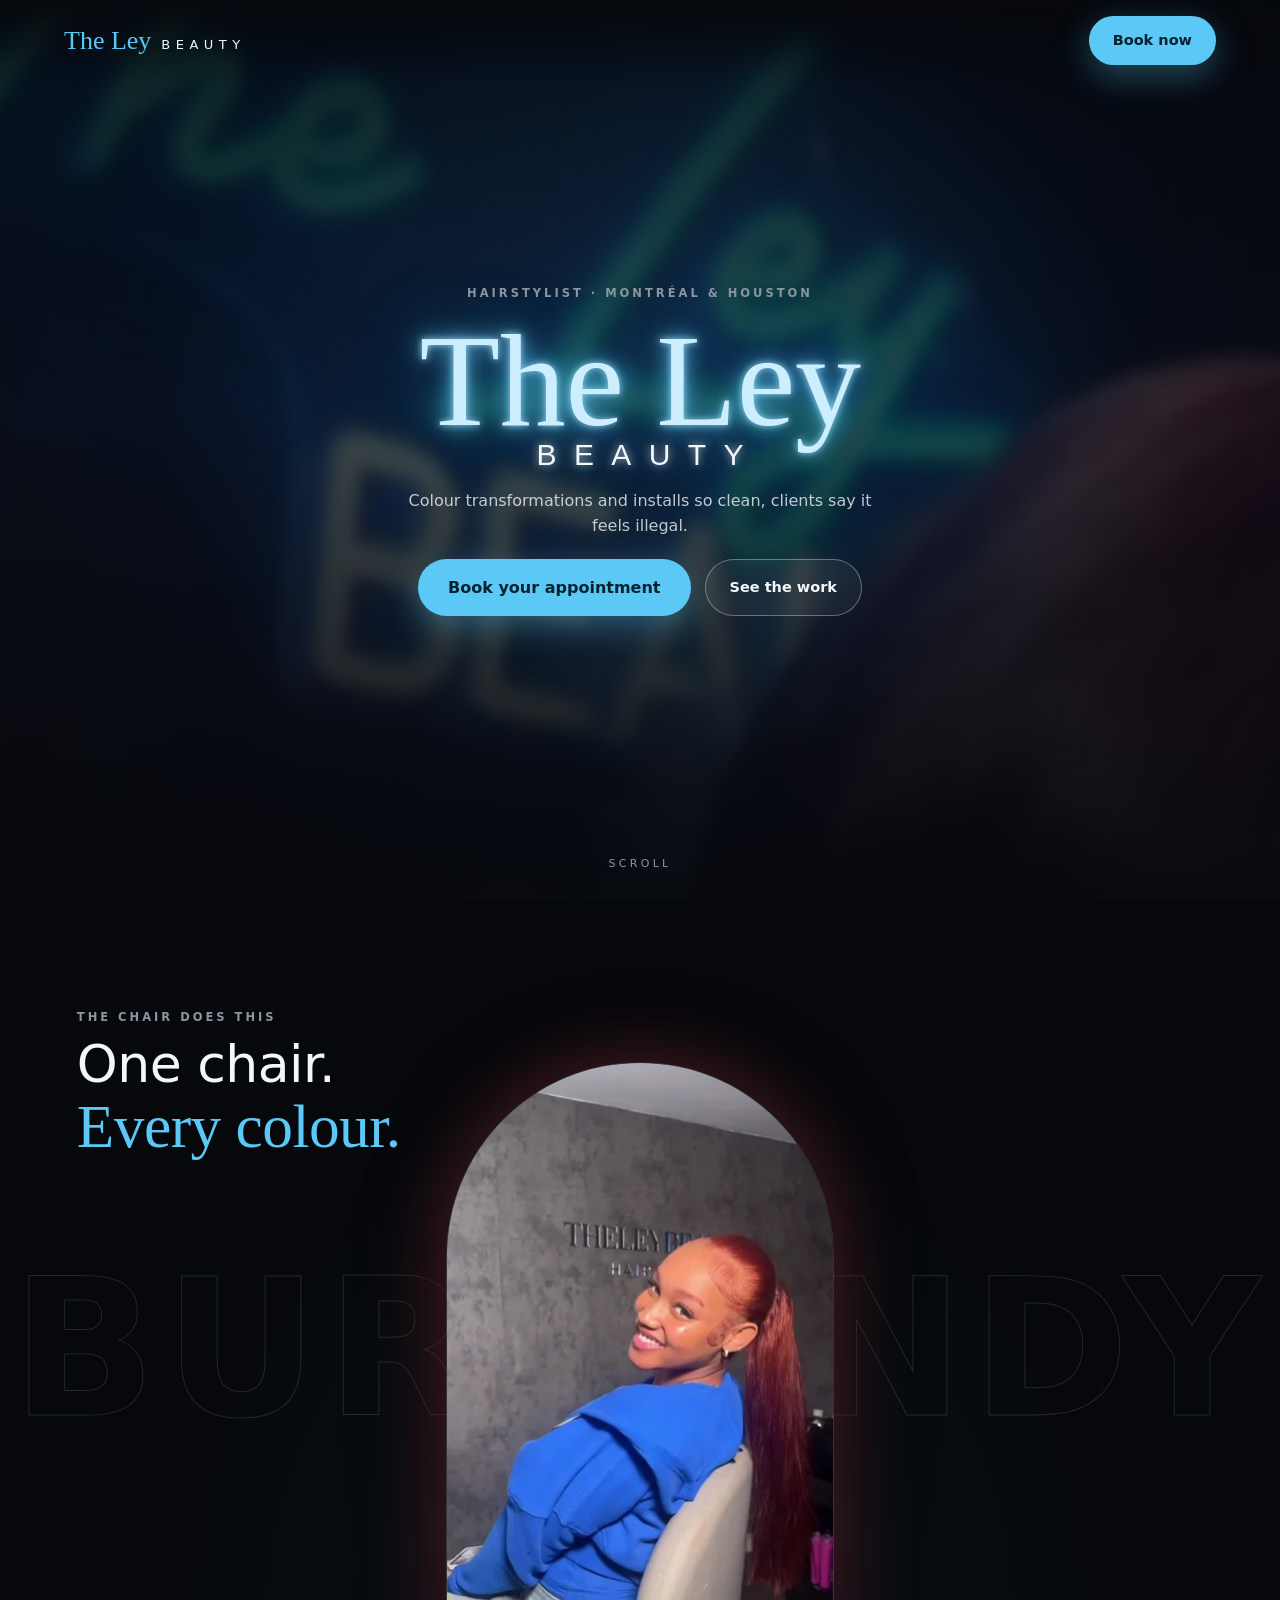
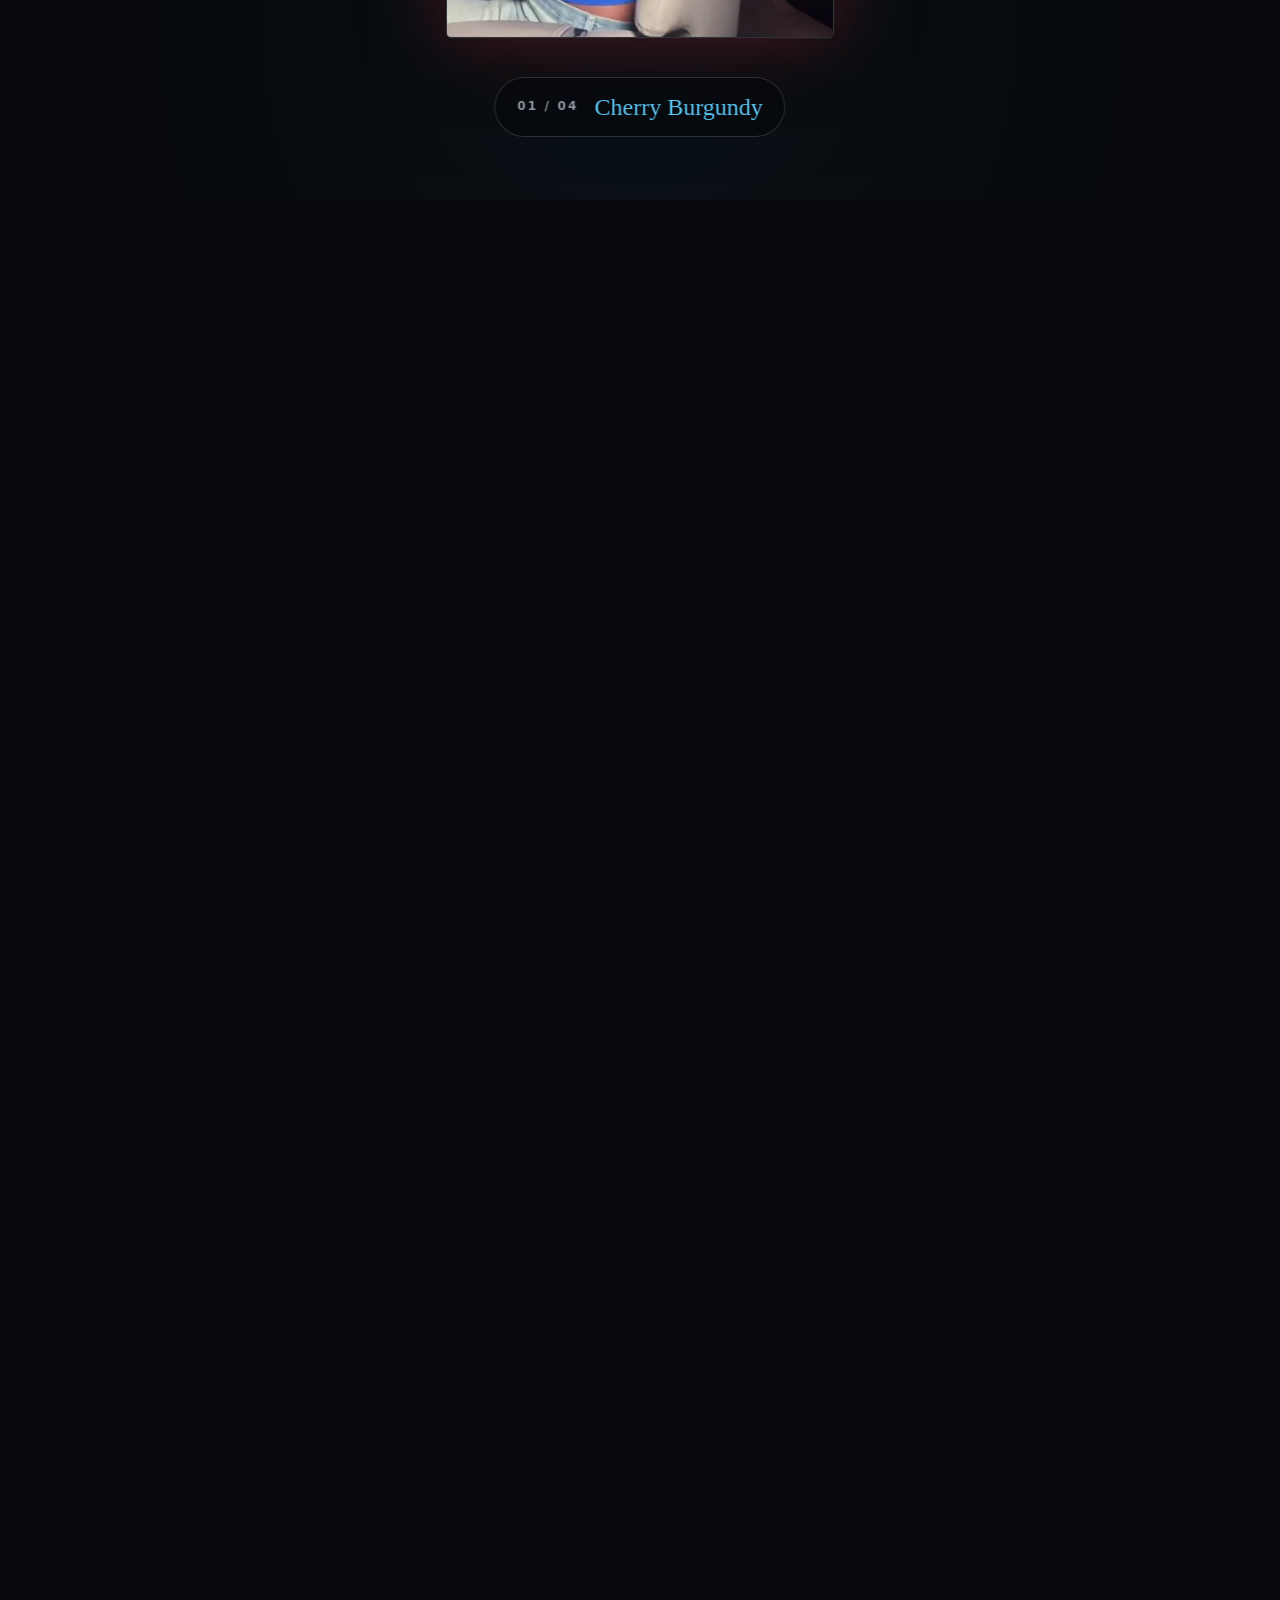
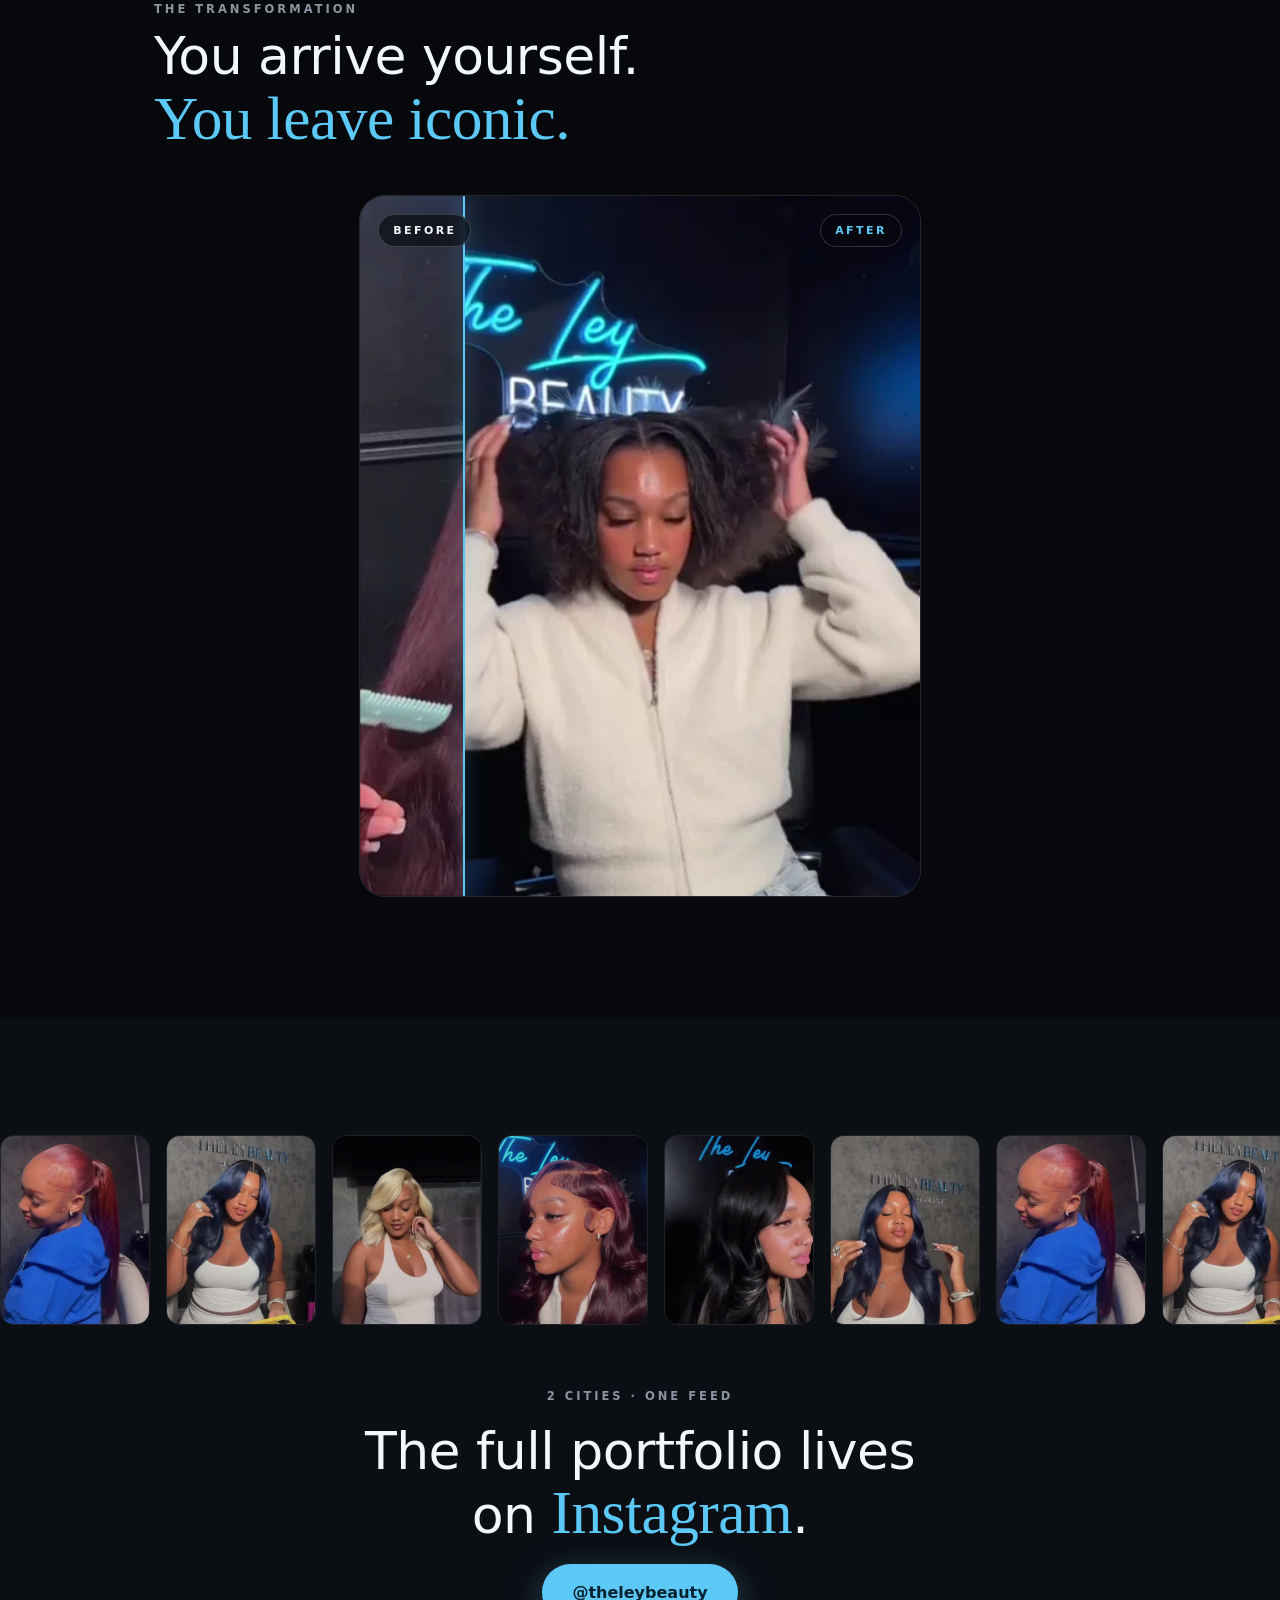
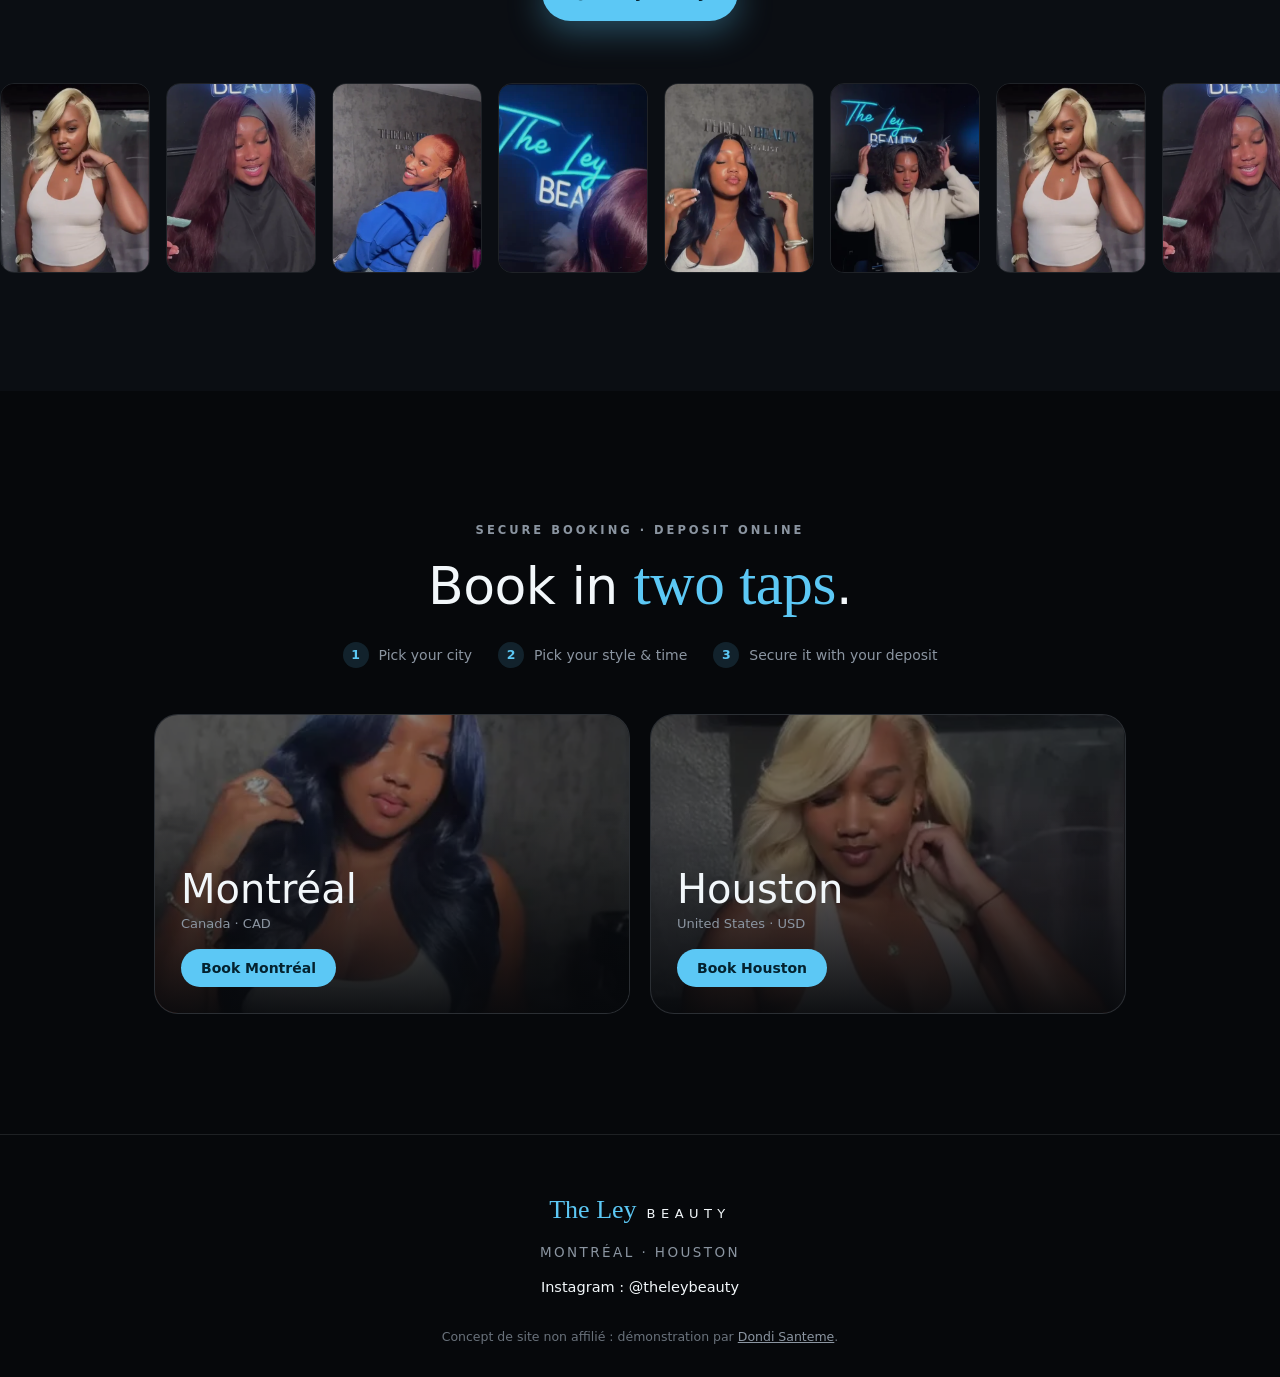
==== index.html @ 21efd1fd "The Ley Beauty : vitrine wow + booking. Hero neon qui s'allume, miroir a metamorphose de 4 couleurs " ====
<!DOCTYPE html>
<html lang="en">
<head>
  <meta charset="UTF-8">
  <meta name="viewport" content="width=device-width, initial-scale=1.0">
  <title>The Ley Beauty | Hairstylist · Montréal & Houston</title>
  <meta name="description" content="Colour transformations, installs and silk press by The Ley Beauty. Book your appointment in Montréal or Houston.">
  <link rel="preload" href="fonts/MrDafoe-400.woff2" as="font" type="font/woff2" crossorigin>
  <link rel="preload" href="fonts/Sora-300.woff2" as="font" type="font/woff2" crossorigin>
  <link rel="stylesheet" href="fonts/fonts.css">
  <link rel="stylesheet" href="styles.css">
</head>
<body>

  <nav class="nav">
    <a class="wordmark" href="#top" aria-label="The Ley Beauty">
      <span class="wm-script">The Ley</span>
      <span class="wm-caps">Beauty</span>
    </a>
    <a class="pill pill-bleu" href="#book">Book now</a>
  </nav>

  <!-- HERO : l'enseigne néon s'allume -->
  <header class="hero" id="top">
    <img class="hero-bg" src="assets/salon-neon.webp" alt="" aria-hidden="true" fetchpriority="high">
    <div class="hero-veil" aria-hidden="true"></div>
    <div class="hero-inner">
      <p class="kicker" data-reveal>Hairstylist · Montréal & Houston</p>
      <h1 class="neon" aria-label="The Ley Beauty">
        <span class="neon-script">The Ley</span>
        <span class="neon-caps">BEAUTY</span>
      </h1>
      <p class="hero-sub" data-reveal>Colour transformations and installs so clean, clients say it feels illegal.</p>
      <div class="hero-ctas" data-reveal>
        <a class="pill pill-bleu pill-big" href="#book">Book your appointment</a>
        <a class="pill pill-ghost" href="#mirror">See the work</a>
      </div>
    </div>
    <p class="scroll-hint" aria-hidden="true">Scroll</p>
  </header>

  <!-- LE MIROIR : la chevelure change de couleur sous le scroll (objet-héros) -->
  <section class="mirror" id="mirror">
    <p class="bigword" aria-hidden="true">BURGUNDY</p>
    <div class="mirror-frame" style="--glow:#8a2f3d">
      <img class="layer l-0" src="assets/c-burgundy2.webp" alt="Cherry burgundy ponytail by The Ley Beauty">
      <img class="layer l-1" src="assets/c-blue.webp" alt="Midnight blue waves" loading="lazy">
      <img class="layer l-2" src="assets/c-black.webp" alt="Jet black waves" loading="lazy">
      <img class="layer l-3" src="assets/c-blonde.webp" alt="Platinum blonde" loading="lazy">
    </div>
    <div class="mirror-head">
      <p class="kicker">The chair does this</p>
      <h2>One chair.<br><em>Every colour.</em></h2>
    </div>
    <div class="mirror-hud" aria-hidden="true">
      <span class="hud-num">01 / 04</span>
      <span class="hud-name">Cherry Burgundy</span>
    </div>
  </section>

  <!-- AVANT / APRÈS scrubbed -->
  <section class="transfo">
    <div class="transfo-head">
      <p class="kicker" data-reveal>The transformation</p>
      <h2 data-reveal>You arrive yourself.<br><em>You leave iconic.</em></h2>
    </div>
    <div class="ba" aria-label="Before and after">
      <img class="ba-before" src="assets/before.webp" alt="Before: natural hair">
      <div class="ba-afterwrap"><img class="ba-after" src="assets/after2.webp" alt="After: burgundy install by The Ley Beauty"></div>
      <span class="ba-handle" aria-hidden="true"></span>
      <span class="ba-tag ba-tag-g" aria-hidden="true">Before</span>
      <span class="ba-tag ba-tag-d" aria-hidden="true">After</span>
    </div>
  </section>

  <!-- PORTAIL INSTAGRAM : le portfolio vit sur IG -->
  <section class="insta">
    <div class="marquee m-1" aria-hidden="true">
      <div class="track">
        <img src="assets/c-burgundy.webp" alt=""><img src="assets/c-blue2.webp" alt=""><img src="assets/c-blonde2.webp" alt=""><img src="assets/after.webp" alt=""><img src="assets/c-black.webp" alt=""><img src="assets/c-blue.webp" alt="">
        <img src="assets/c-burgundy.webp" alt=""><img src="assets/c-blue2.webp" alt=""><img src="assets/c-blonde2.webp" alt=""><img src="assets/after.webp" alt=""><img src="assets/c-black.webp" alt=""><img src="assets/c-blue.webp" alt="">
      </div>
    </div>
    <div class="insta-core">
      <p class="kicker" data-reveal>2 cities · one feed</p>
      <h2 data-reveal>The full portfolio lives<br>on <em>Instagram</em>.</h2>
      <a class="pill pill-bleu pill-big" href="https://www.instagram.com/theleybeauty/" target="_blank" rel="noopener" data-reveal>@theleybeauty</a>
    </div>
    <div class="marquee m-2" aria-hidden="true">
      <div class="track">
        <img src="assets/c-blonde.webp" alt=""><img src="assets/after2.webp" alt=""><img src="assets/c-burgundy2.webp" alt=""><img src="assets/salon-neon.webp" alt=""><img src="assets/c-blue.webp" alt=""><img src="assets/before.webp" alt="">
        <img src="assets/c-blonde.webp" alt=""><img src="assets/after2.webp" alt=""><img src="assets/c-burgundy2.webp" alt=""><img src="assets/salon-neon.webp" alt=""><img src="assets/c-blue.webp" alt=""><img src="assets/before.webp" alt="">
      </div>
    </div>
  </section>

  <!-- RÉSERVATION : parcours deux villes, calendrier intégré -->
  <section class="booking" id="book">
    <div class="booking-head">
      <p class="kicker" data-reveal>Secure booking · deposit online</p>
      <h2 data-reveal>Book in <em>two taps</em>.</h2>
      <ol class="steps" data-reveal>
        <li><span>1</span>Pick your city</li>
        <li><span>2</span>Pick your style & time</li>
        <li><span>3</span>Secure it with your deposit</li>
      </ol>
    </div>

    <div class="cities">
      <button class="city" data-city="mtl" data-reveal>
        <img src="assets/c-blue2.webp" alt="" aria-hidden="true" loading="lazy">
        <span class="city-name">Montréal</span>
        <span class="city-sub">Canada · CAD</span>
        <span class="city-go">Book Montréal</span>
      </button>
      <button class="city" data-city="hou" data-reveal>
        <img src="assets/c-blonde2.webp" alt="" aria-hidden="true" loading="lazy">
        <span class="city-name">Houston</span>
        <span class="city-sub">United States · USD</span>
        <span class="city-go">Book Houston</span>
      </button>
    </div>

    <div class="sched" hidden>
      <div class="sched-bar">
        <p class="sched-city">Montréal</p>
        <p class="sched-safe">
          <svg width="14" height="14" viewBox="0 0 24 24" fill="none" stroke="currentColor" stroke-width="2.2" stroke-linecap="round" stroke-linejoin="round"><rect x="3" y="11" width="18" height="11" rx="2"/><path d="M7 11V7a5 5 0 0 1 10 0v4"/></svg>
          Secure payment
        </p>
        <a class="sched-open" href="#" target="_blank" rel="noopener">Open in a new tab ↗</a>
      </div>
      <div class="sched-frame"><iframe title="Booking calendar" loading="lazy"></iframe></div>
    </div>
  </section>

  <footer class="foot">
    <a class="wordmark" href="#top"><span class="wm-script">The Ley</span><span class="wm-caps">Beauty</span></a>
    <p class="foot-cities">Montréal · Houston</p>
    <a class="foot-ig" href="https://www.instagram.com/theleybeauty/" target="_blank" rel="noopener">Instagram : @theleybeauty</a>
    <p class="foot-credit">Concept de site non affilié : démonstration par <a href="https://www.dondisanteme.com" target="_blank" rel="noopener">Dondi Santeme</a>.</p>
  </footer>

  <script src="vendor/gsap.min.js" defer></script>
  <script src="vendor/ScrollTrigger.min.js" defer></script>
  <script src="vendor/lenis.min.js" defer></script>
  <script src="scroll-fx.js" defer></script>
  <script src="app.js" defer></script>
</body>
</html>
---- fonts/fonts.css ----
@font-face { font-family: 'Mr Dafoe'; font-style: normal; font-weight: 400; font-display: swap; src: url('fonts/MrDafoe-400.woff2') format('woff2'); }
@font-face { font-family: 'Sora'; font-style: normal; font-weight: 300; font-display: swap; src: url('fonts/Sora-300.woff2') format('woff2'); }
@font-face { font-family: 'Sora'; font-style: normal; font-weight: 400; font-display: swap; src: url('fonts/Sora-400.woff2') format('woff2'); }
@font-face { font-family: 'Sora'; font-style: normal; font-weight: 600; font-display: swap; src: url('fonts/Sora-600.woff2') format('woff2'); }
---- styles.css ----
/* THE LEY BEAUTY — vitrine wow + booking. Noir salon, néon bleu The Ley,
   miroir à métamorphose de couleurs. Mr Dafoe (script néon) + Sora. */
:root {
  --noir: #06080b;
  --noir2: #0b0e13;
  --bleu: #5cc8f5;
  --bleu-fonce: #2b9fd8;
  --blanc: #f2f7fa;
  --gris: #8b95a1;
  --glow: #8a2f3d;
}
* { margin: 0; padding: 0; box-sizing: border-box; }
body {
  background: var(--noir);
  color: var(--blanc);
  font-family: 'Sora', system-ui, sans-serif;
  font-size: 16px;
  line-height: 1.6;
  overflow-x: clip;
  -webkit-font-smoothing: antialiased;
}
h1, h2 { font-weight: 300; letter-spacing: -.01em; line-height: 1.08; }
h2 { font-size: clamp(2rem, 4.8vw, 52px); }
h2 em { font-family: 'Mr Dafoe', 'Segoe Script', cursive; font-style: normal; color: var(--bleu); font-size: 1.18em; }
.kicker {
  font-size: 11.5px; font-weight: 600; letter-spacing: .26em; text-transform: uppercase;
  color: var(--gris);
}

/* Wordmark */
.wordmark { display: inline-flex; align-items: baseline; gap: 10px; text-decoration: none; }
.wm-script { font-family: 'Mr Dafoe', 'Segoe Script', cursive; font-size: 26px; color: var(--bleu); }
.wm-caps { font-weight: 300; font-size: 13px; letter-spacing: .42em; text-transform: uppercase; color: var(--blanc); }

/* Pills */
.pill {
  display: inline-flex; align-items: center; gap: 10px;
  font-weight: 600; font-size: 14.5px; text-decoration: none;
  padding: 13px 24px; border-radius: 999px; border: none; cursor: pointer;
  transition: transform .15s, filter .2s, background .2s;
}
.pill:hover { transform: translateY(-2px); filter: brightness(1.08); }
.pill:active { transform: scale(.96); }
.pill-bleu { background: var(--bleu); color: #04222f; box-shadow: 0 10px 34px rgba(92,200,245,.35); }
.pill-ghost { border: 1px solid rgba(242,247,250,.35); color: var(--blanc); background: rgba(242,247,250,.05); }
.pill-big { font-size: 16px; padding: 16px 30px; }

.nav {
  position: fixed; top: 0; left: 0; right: 0; z-index: 60;
  display: flex; align-items: center; justify-content: space-between;
  padding: 16px 5vw;
  background: linear-gradient(180deg, rgba(6,8,11,.9), rgba(6,8,11,0));
}

/* ── HERO ────────────────────────────────────────────────────────── */
.hero {
  position: relative; min-height: 100svh;
  display: grid; place-items: center; overflow: hidden;
  text-align: center;
}
.hero-bg {
  position: absolute; inset: 0; width: 100%; height: 100%;
  object-fit: cover; opacity: .5; filter: blur(6px) saturate(1.2);
  transform: scale(1.12);
}
.hero-veil {
  position: absolute; inset: 0;
  background: radial-gradient(ellipse at 50% 40%, rgba(92,200,245,.10), transparent 55%),
              linear-gradient(180deg, rgba(6,8,11,.82), rgba(6,8,11,.55) 45%, rgba(6,8,11,.94));
}
.hero-inner { position: relative; z-index: 2; padding: 0 20px; display: flex; flex-direction: column; align-items: center; gap: 20px; max-width: 860px; }
.neon { display: flex; flex-direction: column; align-items: center; line-height: .9; }
.neon-script {
  font-family: 'Mr Dafoe', 'Segoe Script', cursive; font-weight: 400;
  font-size: clamp(4.2rem, 13vw, 132px);
  color: #cdeeff;
  text-shadow: 0 0 7px rgba(160,224,255,.9), 0 0 22px var(--bleu), 0 0 64px rgba(43,159,216,.6);
  animation: ignite 1.7s steps(1, end) 1;
}
.neon-caps {
  font-family: 'Sora', sans-serif; font-weight: 300;
  font-size: clamp(1.15rem, 3.4vw, 30px); letter-spacing: .58em; text-indent: .58em;
  color: var(--blanc);
  text-shadow: 0 0 8px rgba(242,247,250,.75), 0 0 30px rgba(242,247,250,.35);
  animation: ignite 2.1s steps(1, end) 1;
}
@keyframes ignite {
  0% { opacity: 0; } 8% { opacity: 1; } 12% { opacity: .25; } 17% { opacity: 1; }
  23% { opacity: .4; } 29% { opacity: 1; } 34% { opacity: .2; } 41% { opacity: 1; } 100% { opacity: 1; }
}
.hero-sub { color: rgba(242,247,250,.78); max-width: 30rem; }
.hero-ctas { display: flex; flex-wrap: wrap; justify-content: center; gap: 14px; }
.scroll-hint {
  position: absolute; bottom: 3svh; left: 50%; translate: -50% 0; z-index: 2;
  font-size: 11px; letter-spacing: .3em; text-transform: uppercase; color: var(--gris);
}

/* ── LE MIROIR (objet-héros) ─────────────────────────────────────── */
.mirror {
  position: relative; height: 100svh; overflow: hidden;
  display: grid; place-items: center;
  background: radial-gradient(ellipse at 50% 80%, rgba(92,200,245,.06), transparent 55%), var(--noir);
}
.bigword {
  position: absolute; z-index: 1; inset: 0; display: grid; place-items: center;
  font-weight: 600; font-size: clamp(4rem, 16vw, 190px); letter-spacing: .04em;
  color: transparent; -webkit-text-stroke: 1px rgba(242,247,250,.13);
  user-select: none; white-space: nowrap;
}
.mirror-frame {
  position: relative; z-index: 2;
  width: min(400px, 82vw); height: min(66svh, 620px);
  border-radius: 999px 999px 26px 26px;
  overflow: hidden;
  border: 1px solid rgba(242,247,250,.18);
  box-shadow: 0 0 80px color-mix(in srgb, var(--glow) 55%, transparent),
              0 40px 90px rgba(0,0,0,.6),
              inset 0 0 0 6px rgba(6,8,11,.35);
  transition: box-shadow .4s;
}
.mirror-frame .layer {
  position: absolute; inset: 0; width: 100%; height: 100%; object-fit: cover;
  opacity: 0; will-change: opacity, transform;
}
.mirror-frame .l-0 { opacity: 1; }
.mirror-head { position: absolute; z-index: 3; top: 12svh; left: 6vw; max-width: 340px; }
.mirror-head h2 { margin-top: 10px; }
.mirror-hud {
  position: absolute; z-index: 3; bottom: 7svh; left: 50%; translate: -50% 0;
  display: flex; align-items: center; gap: 16px;
  background: rgba(6,8,11,.55); backdrop-filter: blur(8px); -webkit-backdrop-filter: blur(8px);
  border: 1px solid rgba(242,247,250,.16); border-radius: 999px;
  padding: 10px 22px; white-space: nowrap;
}
.hud-num { font-size: 12px; font-weight: 600; letter-spacing: .18em; color: var(--gris); }
.hud-name { font-family: 'Mr Dafoe', 'Segoe Script', cursive; font-size: 24px; color: var(--bleu); }

/* ── AVANT / APRÈS ───────────────────────────────────────────────── */
.transfo { padding: 120px 5vw; max-width: 1100px; margin: 0 auto; }
.transfo-head { margin-bottom: 44px; }
.transfo-head h2 { margin-top: 10px; }
.ba {
  position: relative; border-radius: 26px; overflow: hidden;
  aspect-ratio: 4 / 5; max-height: 78svh; margin: 0 auto; max-width: 620px;
  border: 1px solid rgba(242,247,250,.14);
}
.ba img { position: absolute; inset: 0; width: 100%; height: 100%; object-fit: cover; }
.ba-afterwrap {
  position: absolute; inset: 0;
  clip-path: inset(0 calc(100% - var(--wipe, 12%)) 0 0);
  will-change: clip-path;
}
.ba-afterwrap img { position: absolute; inset: 0; width: 100%; height: 100%; object-fit: cover; }
.ba-handle {
  position: absolute; top: 0; bottom: 0; left: var(--wipe, 12%);
  width: 2px; background: var(--bleu);
  box-shadow: 0 0 18px rgba(92,200,245,.9);
}
.ba-tag {
  position: absolute; top: 18px; z-index: 2;
  font-size: 11px; font-weight: 600; letter-spacing: .22em; text-transform: uppercase;
  background: rgba(6,8,11,.6); backdrop-filter: blur(6px);
  border: 1px solid rgba(242,247,250,.18); border-radius: 999px; padding: 7px 14px;
}
.ba-tag-g { left: 18px; }
.ba-tag-d { right: 18px; color: var(--bleu); }

/* ── PORTAIL INSTAGRAM ───────────────────────────────────────────── */
.insta { position: relative; padding: 110px 0; overflow: hidden; background: var(--noir2); }
.marquee { overflow: hidden; opacity: .85; }
.track { display: flex; gap: 16px; width: max-content; padding: 8px 0; animation: drift 36s linear infinite; }
.m-2 .track { animation-direction: reverse; }
.track img {
  width: 150px; height: 190px; object-fit: cover; border-radius: 14px;
  border: 1px solid rgba(242,247,250,.1);
}
@keyframes drift { from { transform: translateX(0); } to { transform: translateX(-50%); } }
.insta-core { position: relative; z-index: 2; text-align: center; padding: 54px 20px; display: flex; flex-direction: column; align-items: center; gap: 18px; }

/* ── RÉSERVATION ─────────────────────────────────────────────────── */
.booking { padding: 130px 5vw 120px; max-width: 1100px; margin: 0 auto; }
.booking-head { text-align: center; margin-bottom: 46px; }
.booking-head h2 { margin: 10px 0 26px; }
.steps {
  list-style: none; display: flex; flex-wrap: wrap; justify-content: center; gap: 12px 26px;
  color: var(--gris); font-size: 14px;
}
.steps li { display: flex; align-items: center; gap: 10px; }
.steps span {
  display: grid; place-items: center; width: 26px; height: 26px; border-radius: 50%;
  background: rgba(92,200,245,.14); color: var(--bleu); font-size: 12.5px; font-weight: 600;
}
.cities { display: grid; gap: 20px; grid-template-columns: 1fr; }
@media (min-width: 760px) { .cities { grid-template-columns: 1fr 1fr; } }
.city {
  position: relative; overflow: hidden; cursor: pointer;
  border: 1px solid rgba(242,247,250,.14); border-radius: 24px;
  min-height: 300px; padding: 26px;
  display: flex; flex-direction: column; justify-content: flex-end; align-items: flex-start; gap: 4px;
  background: var(--noir2); color: var(--blanc); font-family: inherit; text-align: left;
  transition: transform .25s cubic-bezier(.16,1,.3,1), border-color .25s, box-shadow .25s;
}
.city img {
  position: absolute; inset: 0; width: 100%; height: 100%; object-fit: cover;
  opacity: .5; transition: transform .6s cubic-bezier(.16,1,.3,1), opacity .3s;
}
.city::after { content: ""; position: absolute; inset: 0; background: linear-gradient(180deg, transparent 30%, rgba(6,8,11,.92)); }
.city:hover { transform: translateY(-4px); border-color: rgba(92,200,245,.6); box-shadow: 0 24px 60px rgba(0,0,0,.5); }
.city:hover img { transform: scale(1.06); opacity: .65; }
.city.actif { border-color: var(--bleu); box-shadow: 0 0 0 1px var(--bleu), 0 24px 60px rgba(0,0,0,.5); }
.city > span { position: relative; z-index: 2; }
.city-name { font-size: clamp(1.8rem, 3.6vw, 40px); font-weight: 300; }
.city-sub { color: var(--gris); font-size: 13px; }
.city-go {
  margin-top: 14px; display: inline-flex; align-items: center; gap: 8px;
  background: var(--bleu); color: #04222f; font-weight: 600; font-size: 14px;
  padding: 11px 20px; border-radius: 999px;
}

.sched { margin-top: 26px; border: 1px solid rgba(242,247,250,.14); border-radius: 24px; overflow: hidden; background: #0d1117; scroll-margin-top: 92px; }
.sched[hidden] { display: none; }
.sched-bar {
  display: flex; flex-wrap: wrap; align-items: center; gap: 10px 22px;
  padding: 16px 22px; border-bottom: 1px solid rgba(242,247,250,.1);
}
.sched-city { font-weight: 600; font-size: 15px; }
.sched-city::before { content: "● "; color: var(--bleu); }
.sched-safe { display: inline-flex; align-items: center; gap: 7px; color: var(--gris); font-size: 13px; }
.sched-open { margin-left: auto; color: var(--bleu); font-size: 13.5px; text-decoration: none; }
.sched-open:hover { text-decoration: underline; }
.sched-frame { height: min(78svh, 760px); background: #fff; }
.sched-frame iframe { width: 100%; height: 100%; border: 0; display: block; }

/* ── FOOTER ──────────────────────────────────────────────────────── */
.foot {
  border-top: 1px solid rgba(242,247,250,.1);
  padding: 54px 5vw 30px; text-align: center;
  display: flex; flex-direction: column; align-items: center; gap: 12px;
}
.foot-cities { color: var(--gris); font-size: 13.5px; letter-spacing: .18em; text-transform: uppercase; }
.foot-ig { color: var(--blanc); font-size: 14.5px; text-decoration: none; }
.foot-ig:hover { color: var(--bleu); }
.foot-credit { color: rgba(139,149,161,.75); font-size: 12.5px; margin-top: 16px; }
.foot-credit a { color: var(--gris); }

/* Reveals */
[data-reveal] { opacity: 0; transform: translateY(22px); transition: opacity .8s cubic-bezier(.16,1,.3,1), transform .8s cubic-bezier(.16,1,.3,1); }
[data-reveal].in { opacity: 1; transform: none; }

@media (prefers-reduced-motion: reduce) {
  [data-reveal] { opacity: 1; transform: none; transition: none; }
  .neon-script, .neon-caps { animation: none; }
  .track { animation: none; }
  .ba-afterwrap { clip-path: inset(0 50% 0 0); }
  .ba-handle { left: 50%; }
}
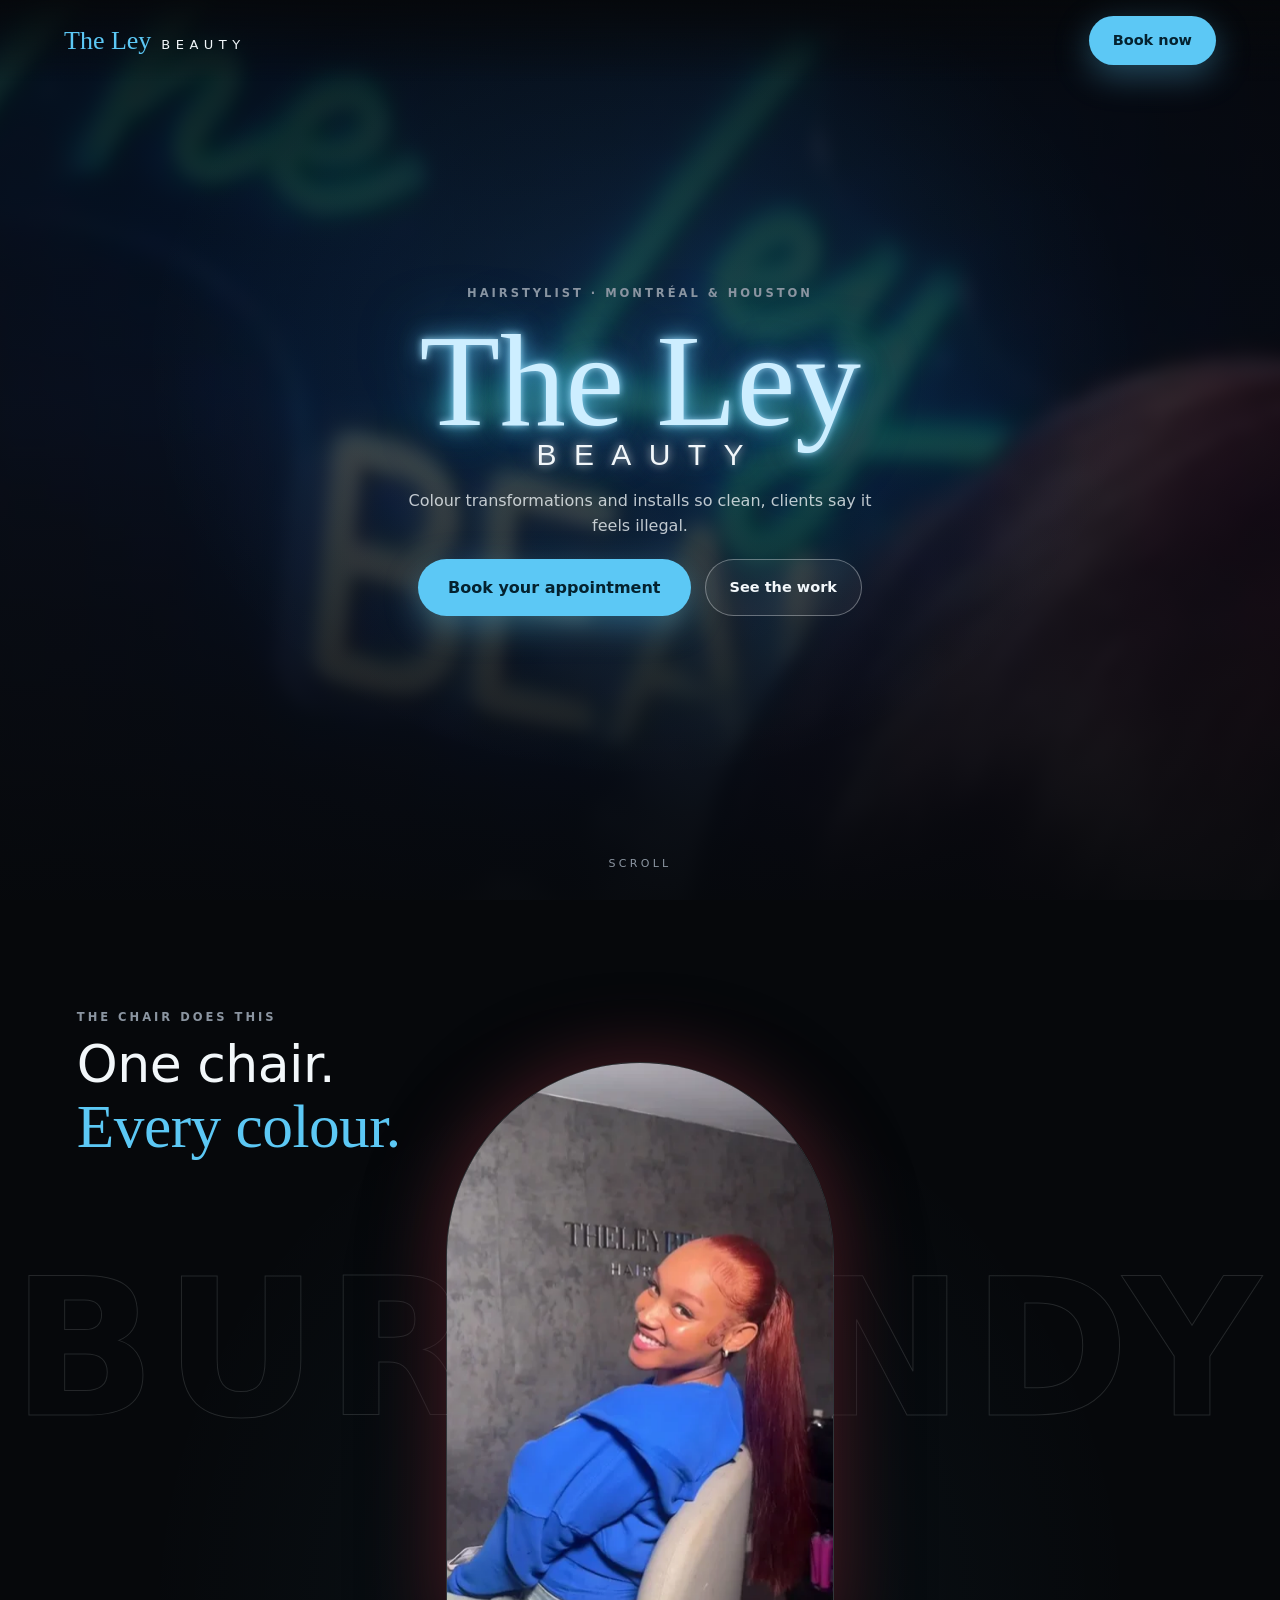
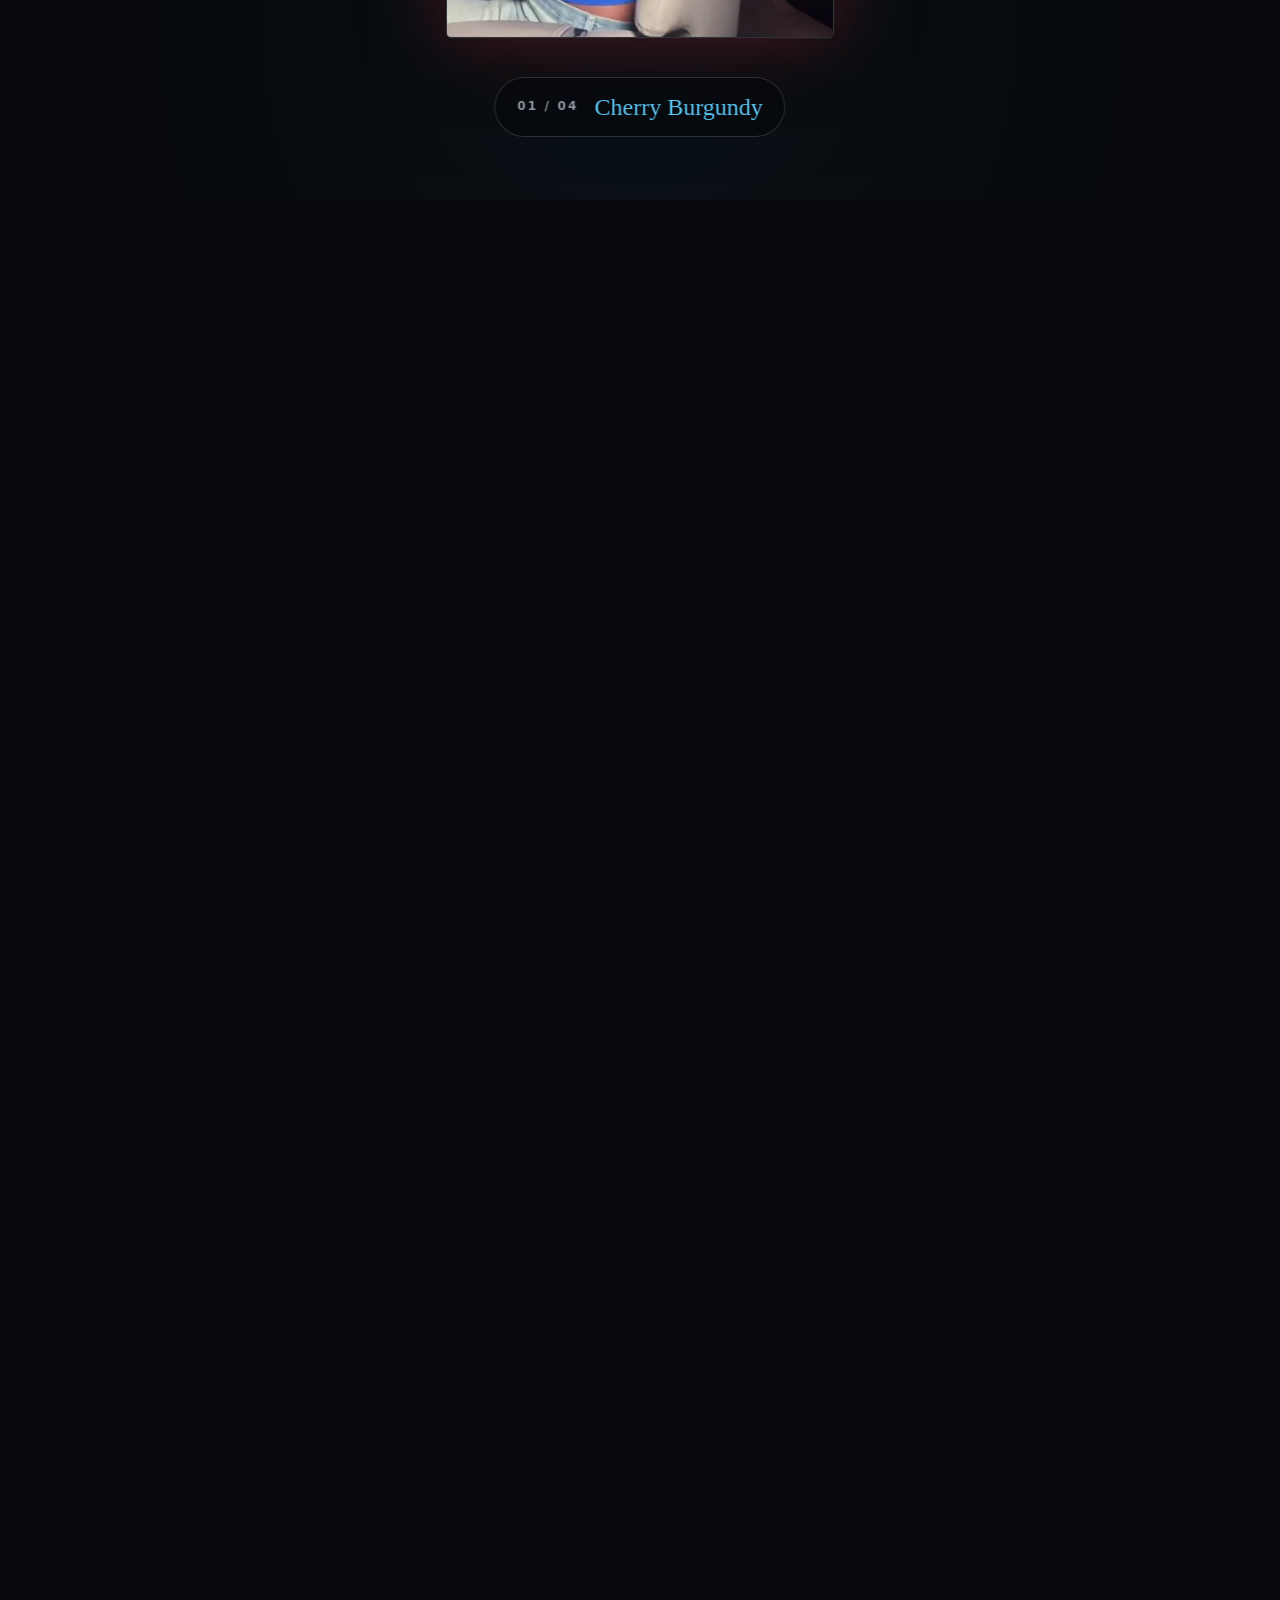
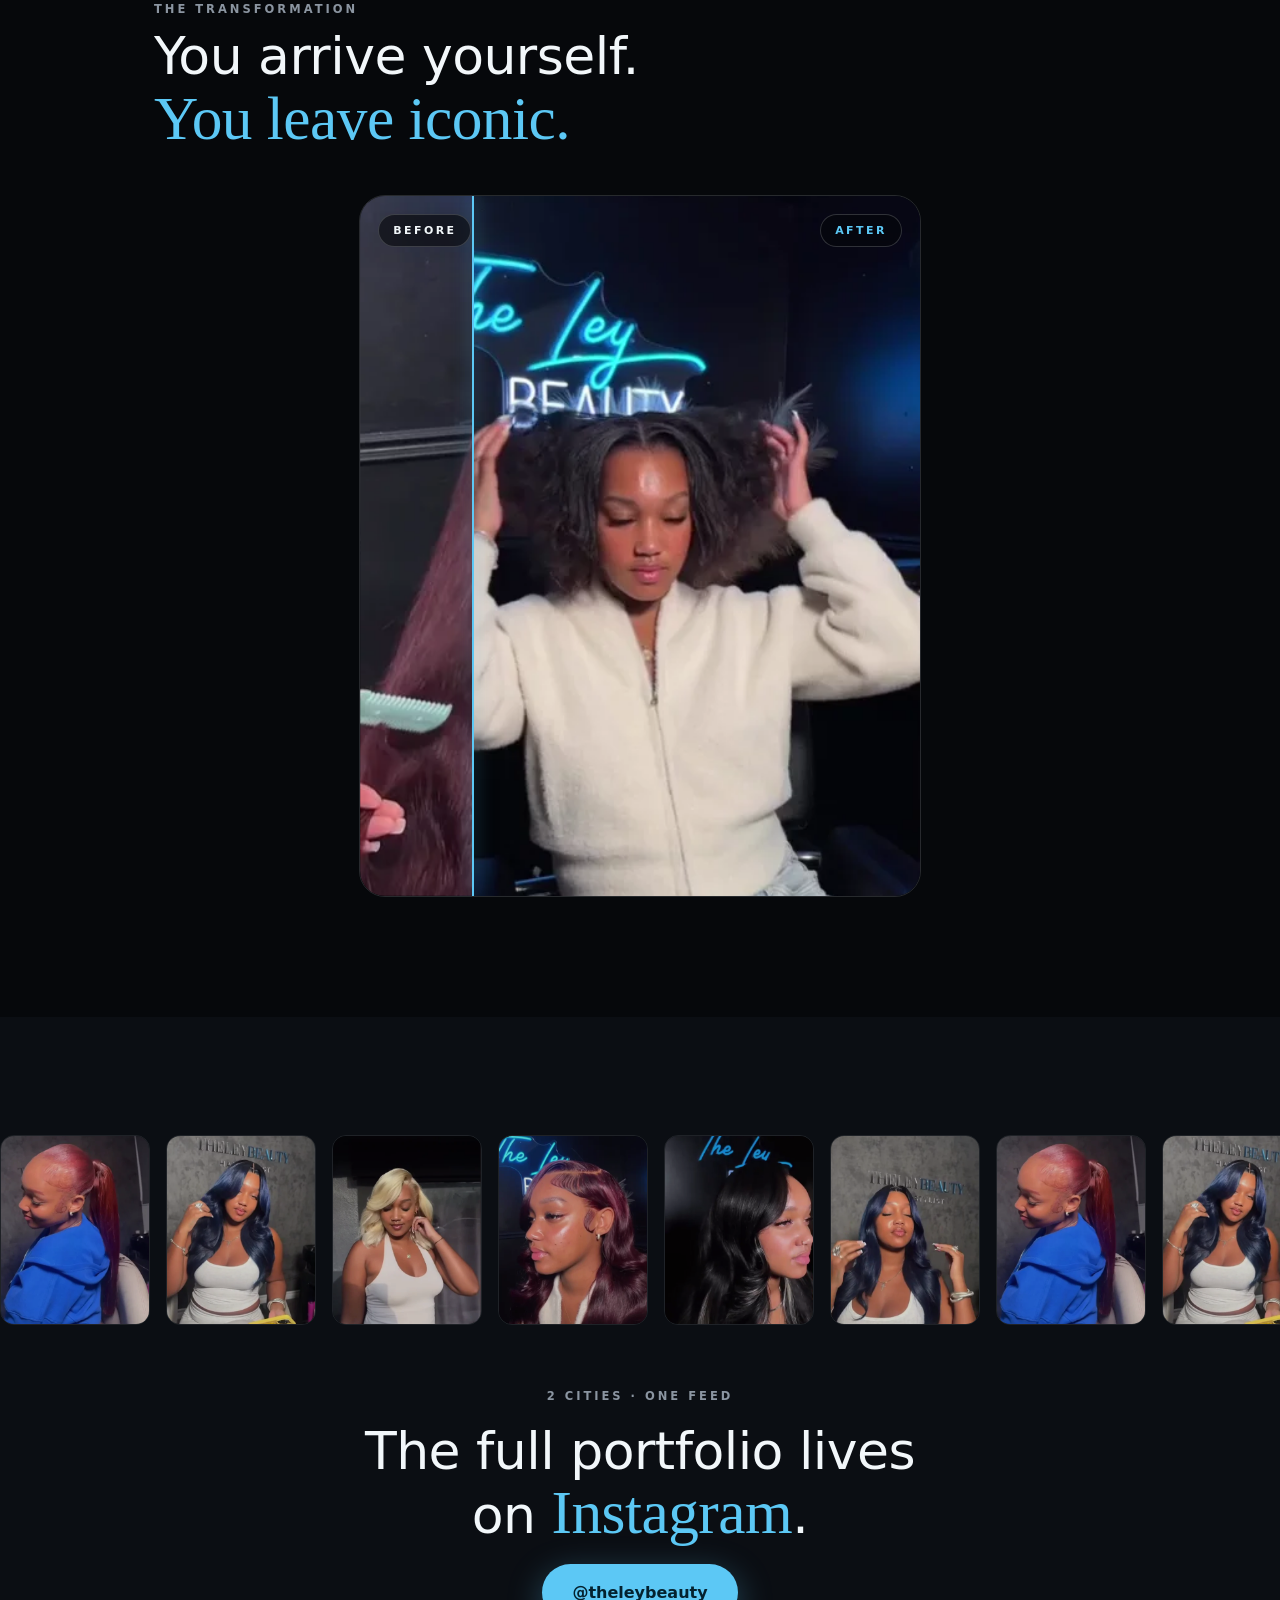
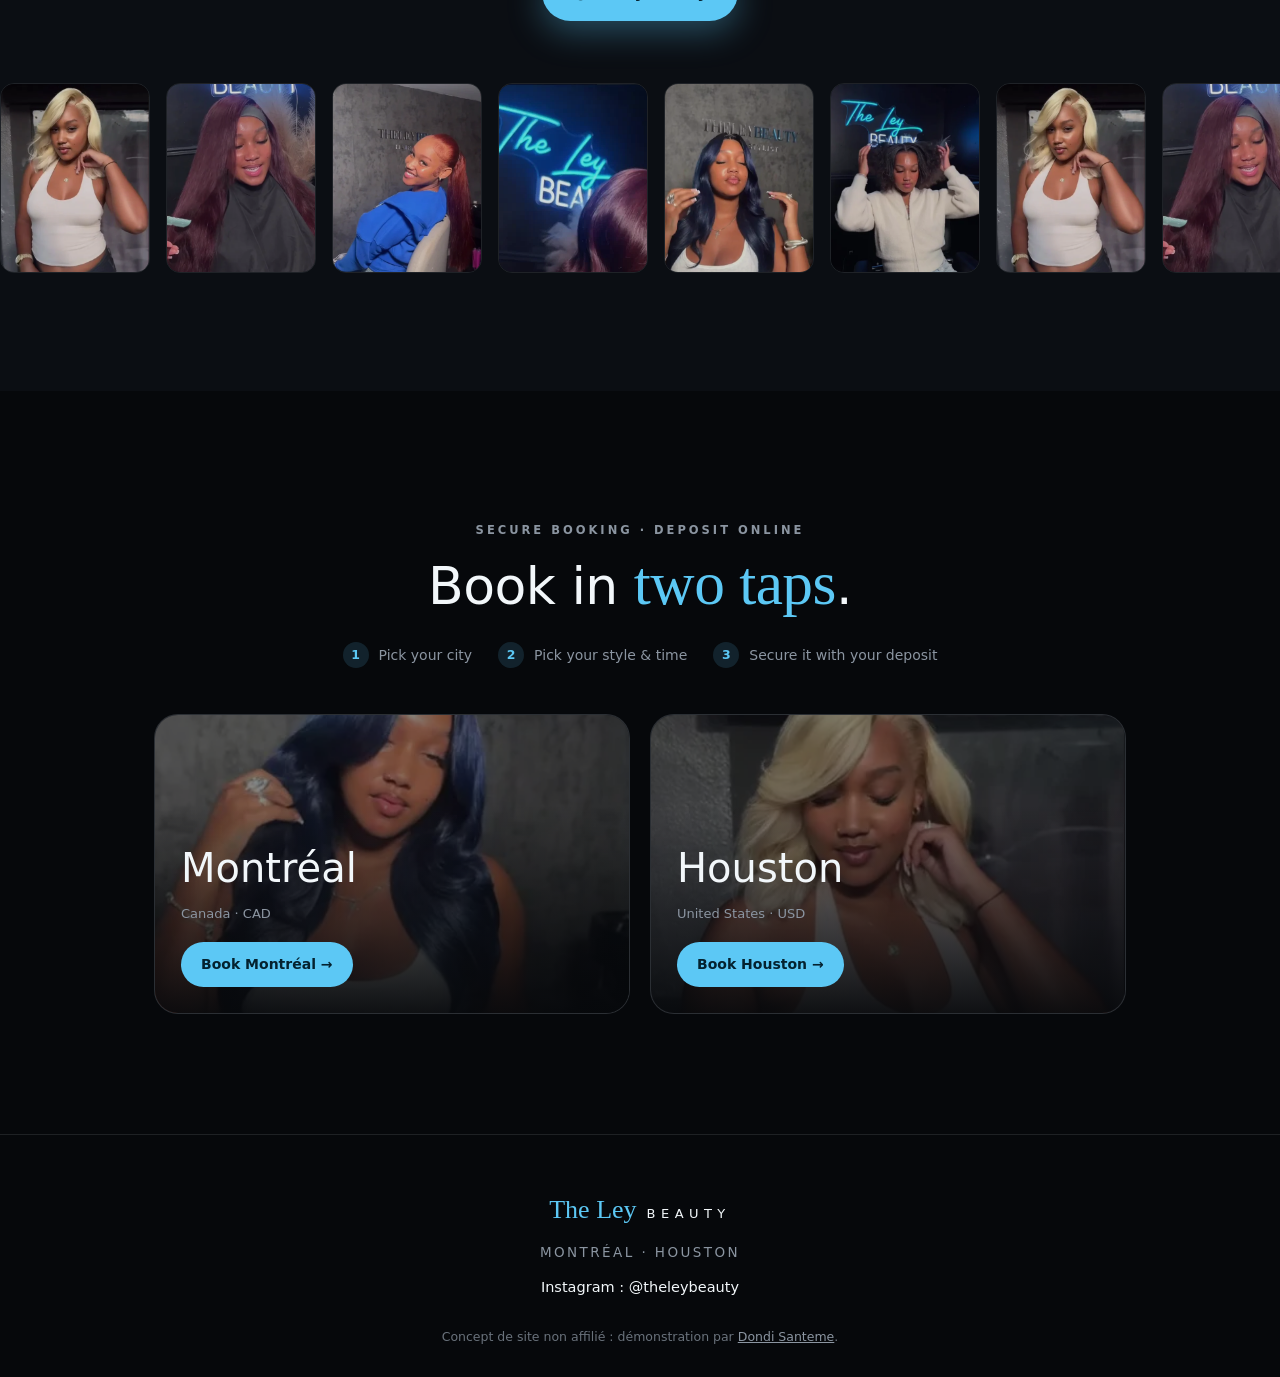
==== commit ddd85ef6: "Parcours de reservation integre 5 etapes (ville, style, date/heure, coordonnees, acompte) avec recap" ====
--- a/index.html
+++ b/index.html
@@ -107,30 +107,18 @@
     </div>
 
     <div class="cities">
-      <button class="city" data-city="mtl" data-reveal>
+      <a class="city" href="reservation.html?city=mtl" data-reveal>
         <img src="assets/c-blue2.webp" alt="" aria-hidden="true" loading="lazy">
         <span class="city-name">Montréal</span>
         <span class="city-sub">Canada · CAD</span>
-        <span class="city-go">Book Montréal</span>
-      </button>
-      <button class="city" data-city="hou" data-reveal>
+        <span class="city-go">Book Montréal →</span>
+      </a>
+      <a class="city" href="reservation.html?city=hou" data-reveal>
         <img src="assets/c-blonde2.webp" alt="" aria-hidden="true" loading="lazy">
         <span class="city-name">Houston</span>
         <span class="city-sub">United States · USD</span>
-        <span class="city-go">Book Houston</span>
-      </button>
-    </div>
-
-    <div class="sched" hidden>
-      <div class="sched-bar">
-        <p class="sched-city">Montréal</p>
-        <p class="sched-safe">
-          <svg width="14" height="14" viewBox="0 0 24 24" fill="none" stroke="currentColor" stroke-width="2.2" stroke-linecap="round" stroke-linejoin="round"><rect x="3" y="11" width="18" height="11" rx="2"/><path d="M7 11V7a5 5 0 0 1 10 0v4"/></svg>
-          Secure payment
-        </p>
-        <a class="sched-open" href="#" target="_blank" rel="noopener">Open in a new tab ↗</a>
-      </div>
-      <div class="sched-frame"><iframe title="Booking calendar" loading="lazy"></iframe></div>
+        <span class="city-go">Book Houston →</span>
+      </a>
     </div>
   </section>
 
--- a/styles.css
+++ b/styles.css
@@ -198,6 +198,7 @@
   min-height: 300px; padding: 26px;
   display: flex; flex-direction: column; justify-content: flex-end; align-items: flex-start; gap: 4px;
   background: var(--noir2); color: var(--blanc); font-family: inherit; text-align: left;
+  text-decoration: none;
   transition: transform .25s cubic-bezier(.16,1,.3,1), border-color .25s, box-shadow .25s;
 }
 .city img {
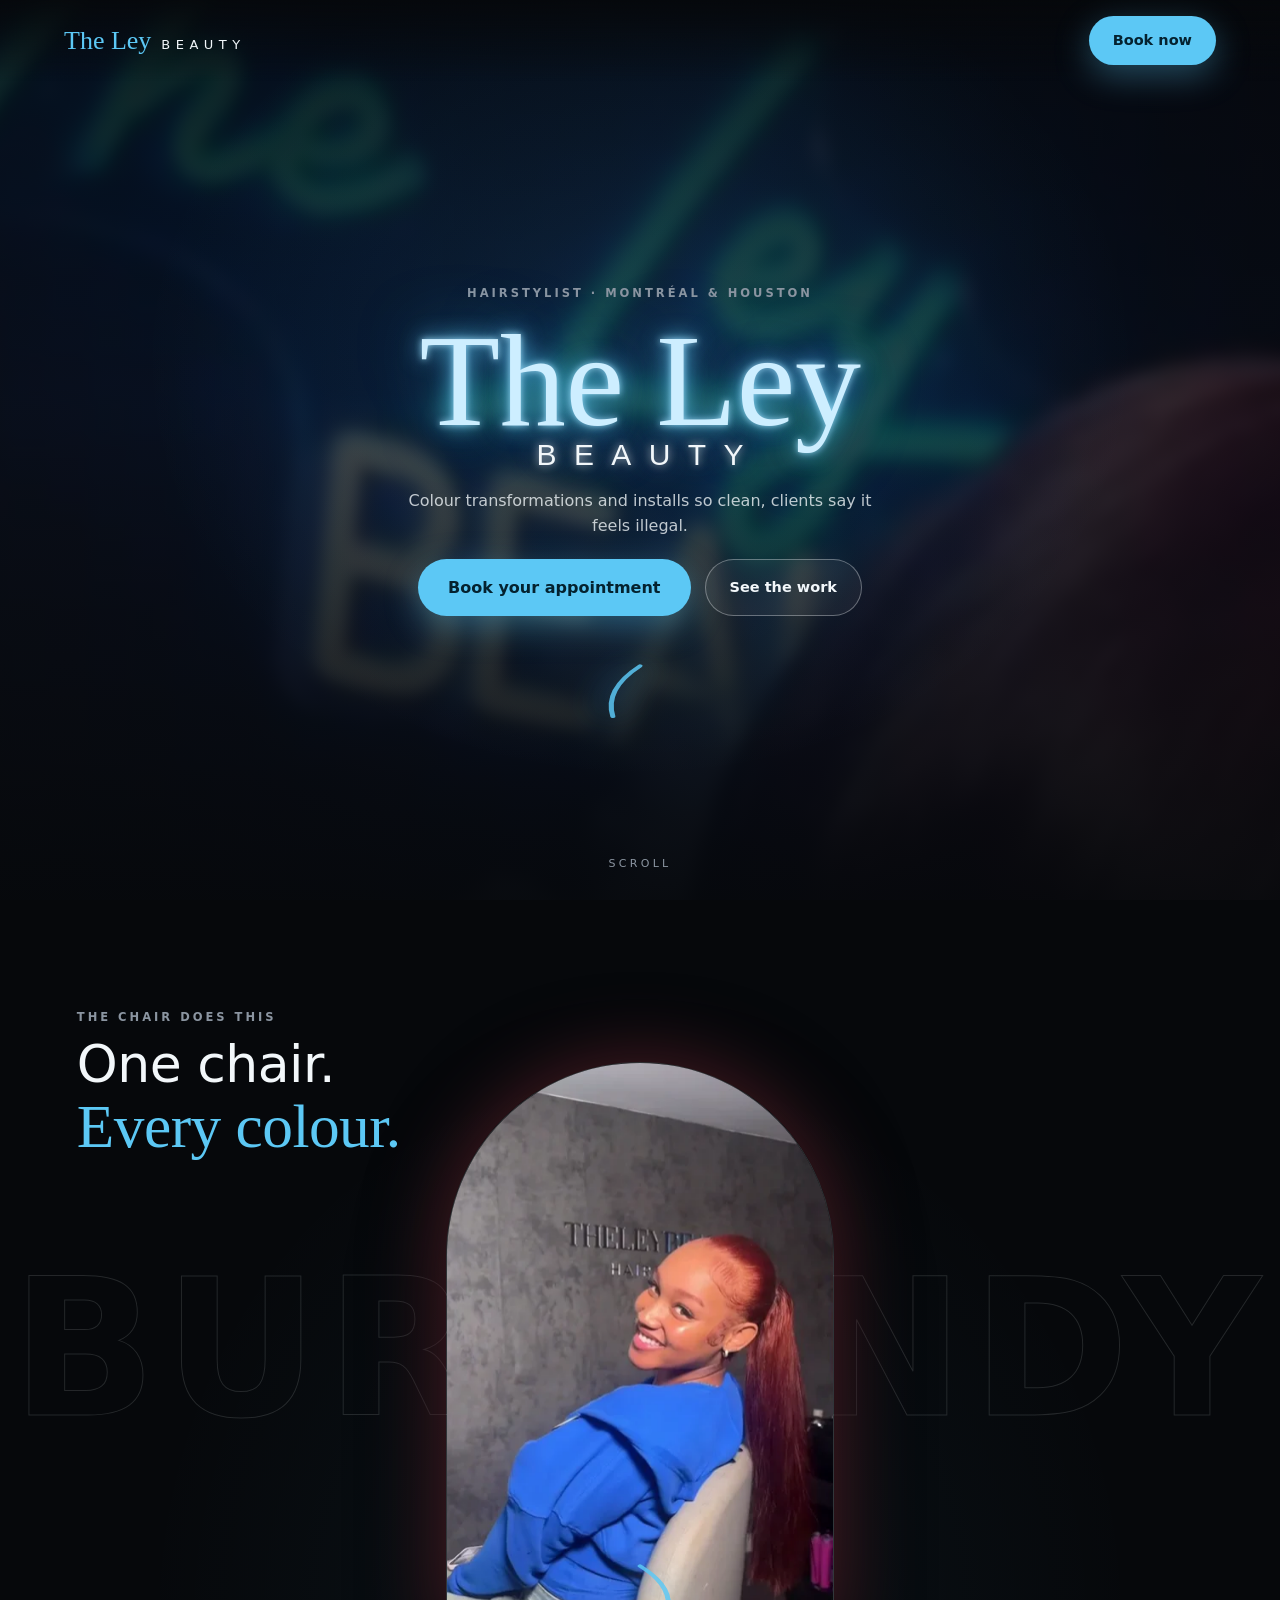
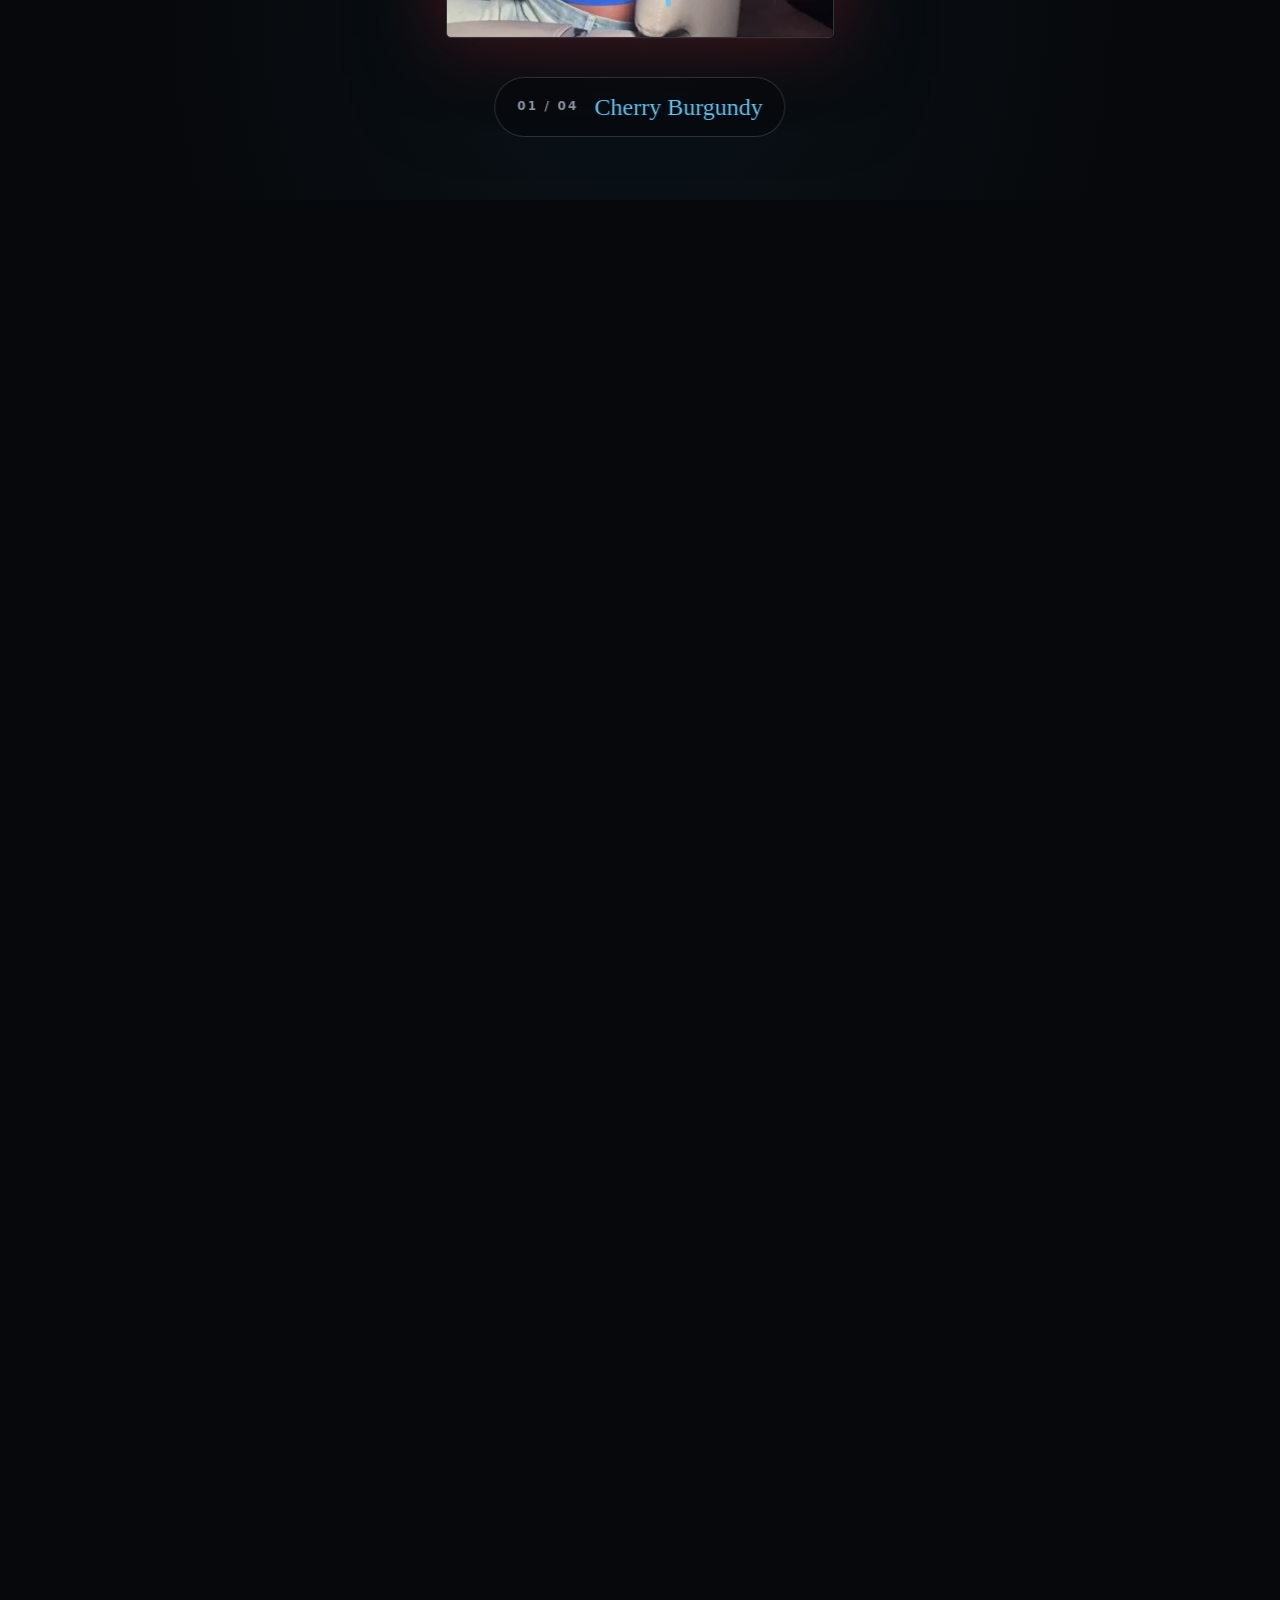
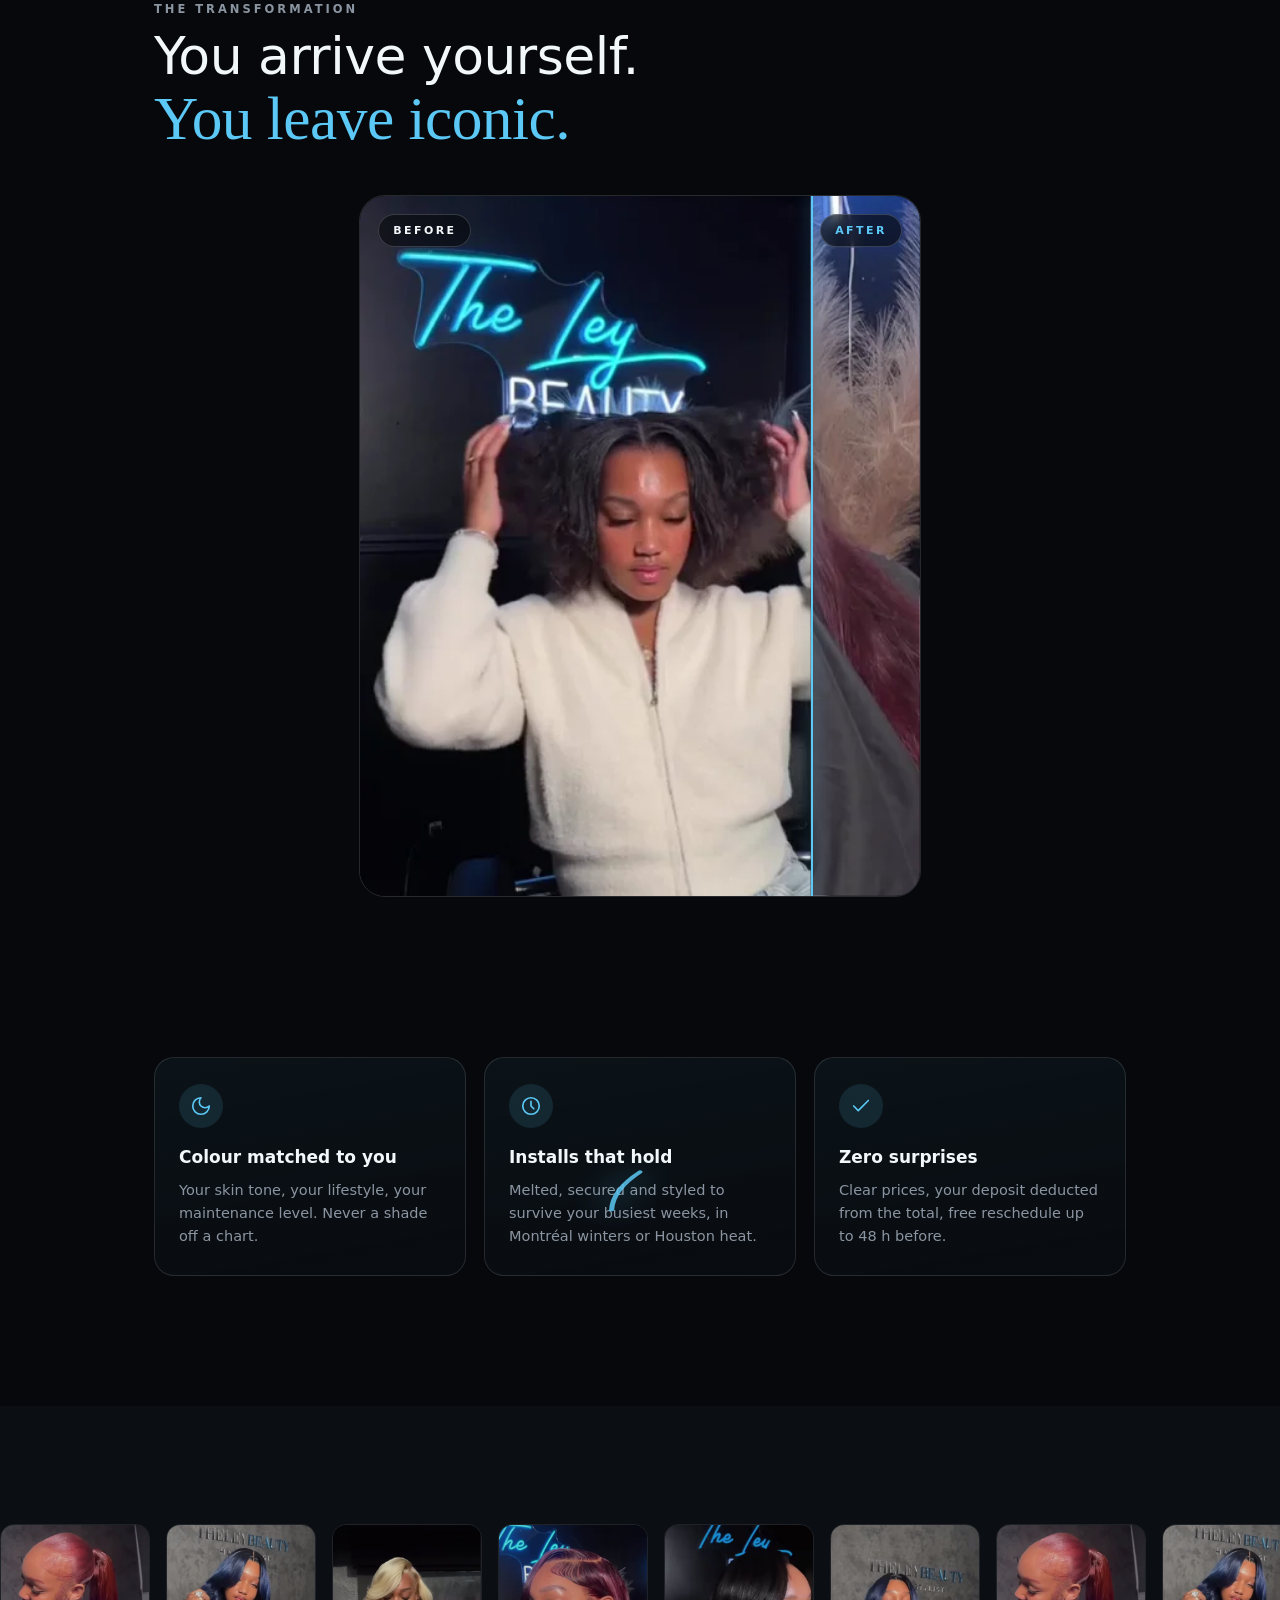
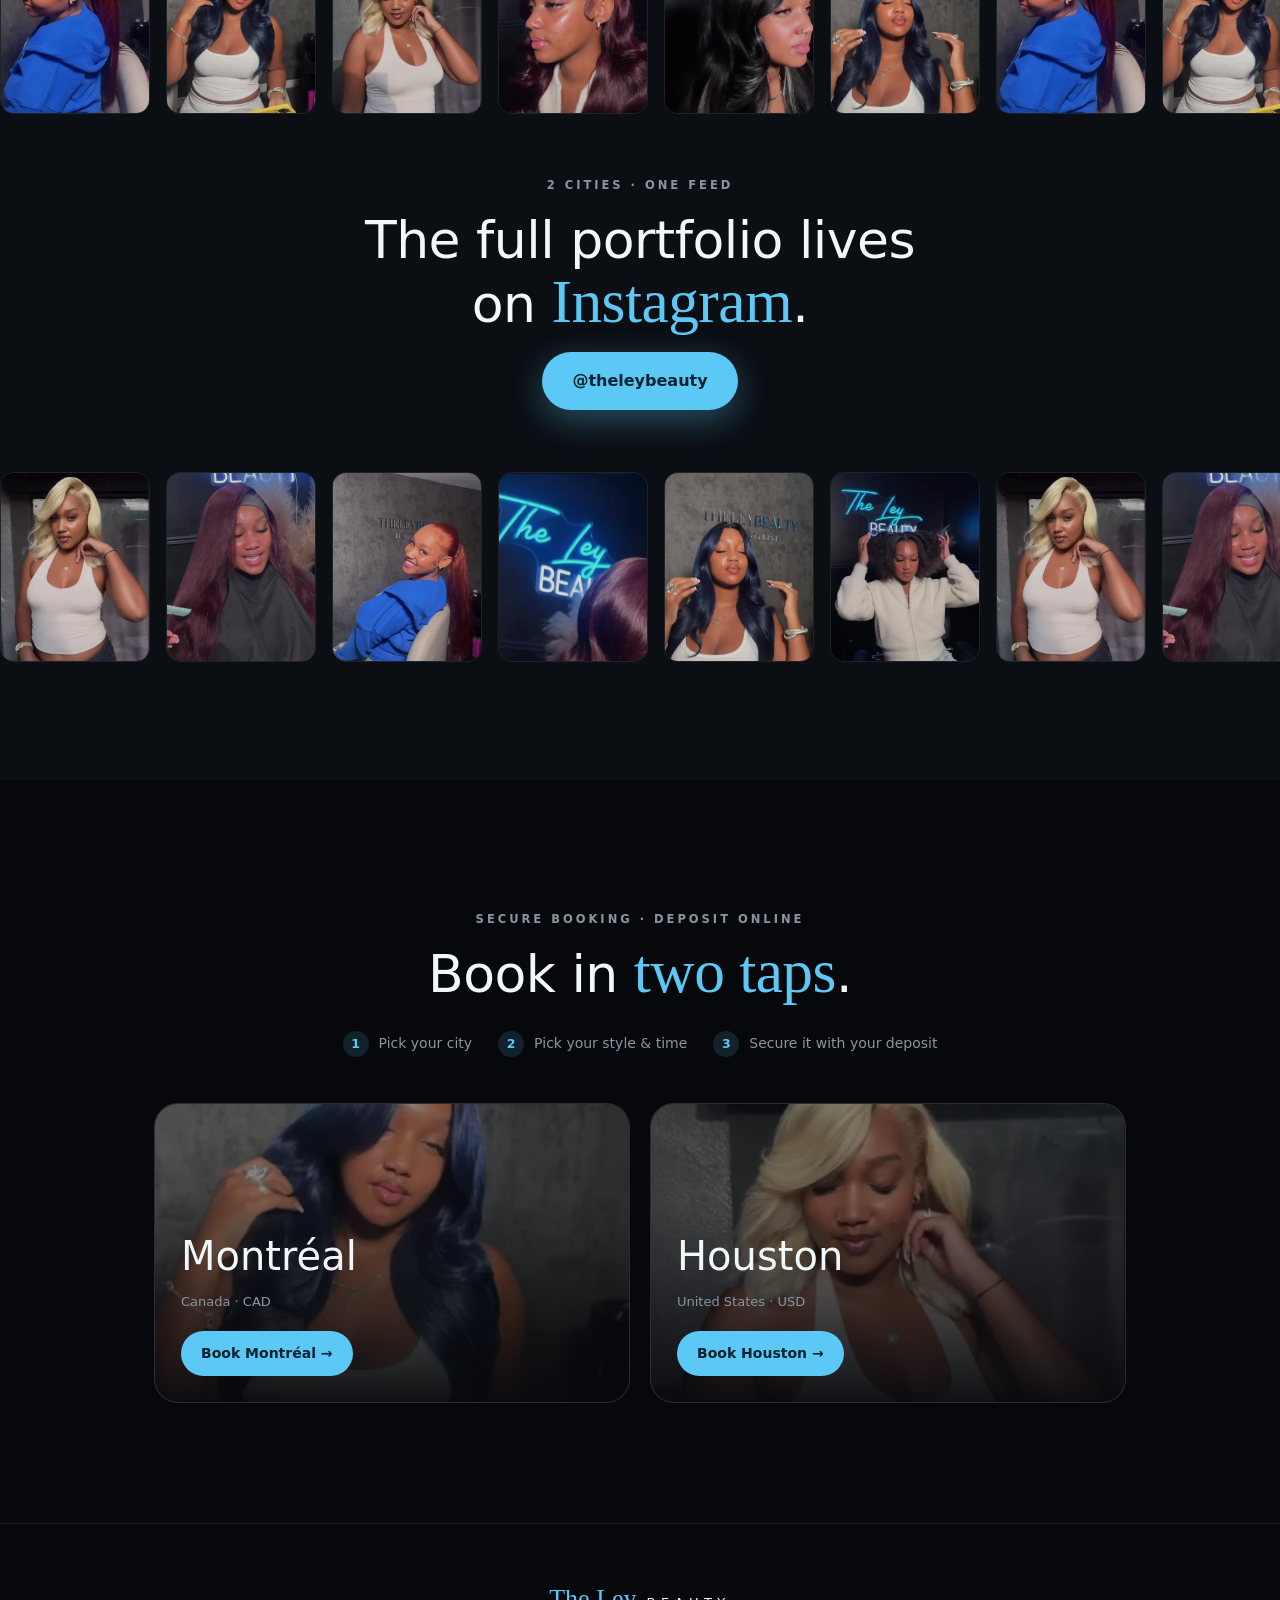
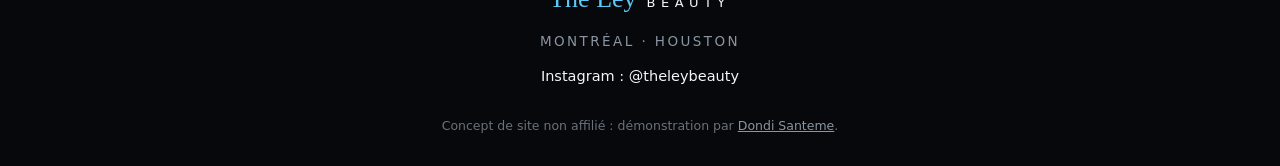
==== commit 1e59ed74: "Continuite : fil lumineux dessine au scroll entre les sections, bande promesse cliente (couleur sur " ====
--- a/index.html
+++ b/index.html
@@ -37,6 +37,7 @@
       </div>
     </div>
     <p class="scroll-hint" aria-hidden="true">Scroll</p>
+    <svg class="fil" viewBox="0 0 100 120" preserveAspectRatio="none" aria-hidden="true"><path d="M 50 0 C 18 34, 84 62, 50 88 C 30 103, 55 112, 50 120"/></svg>
   </header>
 
   <!-- LE MIROIR : la chevelure change de couleur sous le scroll (objet-héros) -->
@@ -56,6 +57,7 @@
       <span class="hud-num">01 / 04</span>
       <span class="hud-name">Cherry Burgundy</span>
     </div>
+    <svg class="fil fil-bas" viewBox="0 0 100 120" preserveAspectRatio="none" aria-hidden="true"><path d="M 50 0 C 80 30, 22 58, 50 86 C 68 104, 42 112, 50 120"/></svg>
   </section>
 
   <!-- AVANT / APRÈS scrubbed -->
@@ -71,6 +73,34 @@
       <span class="ba-tag ba-tag-g" aria-hidden="true">Before</span>
       <span class="ba-tag ba-tag-d" aria-hidden="true">After</span>
     </div>
+  </section>
+
+  <!-- CE QU'ELLE Y GAGNE : la promesse, dite clairement -->
+  <section class="promesse">
+    <div class="promesse-grid">
+      <div class="prom" data-reveal>
+        <span class="prom-ic" aria-hidden="true">
+          <svg width="22" height="22" viewBox="0 0 24 24" fill="none" stroke="currentColor" stroke-width="1.8" stroke-linecap="round" stroke-linejoin="round"><path d="M12 3a6 6 0 0 0 9 9 9 9 0 1 1-9-9Z"/></svg>
+        </span>
+        <h3>Colour matched to you</h3>
+        <p>Your skin tone, your lifestyle, your maintenance level. Never a shade off a chart.</p>
+      </div>
+      <div class="prom" data-reveal>
+        <span class="prom-ic" aria-hidden="true">
+          <svg width="22" height="22" viewBox="0 0 24 24" fill="none" stroke="currentColor" stroke-width="1.8" stroke-linecap="round" stroke-linejoin="round"><circle cx="12" cy="12" r="9"/><path d="M12 7v5l3 3"/></svg>
+        </span>
+        <h3>Installs that hold</h3>
+        <p>Melted, secured and styled to survive your busiest weeks, in Montréal winters or Houston heat.</p>
+      </div>
+      <div class="prom" data-reveal>
+        <span class="prom-ic" aria-hidden="true">
+          <svg width="22" height="22" viewBox="0 0 24 24" fill="none" stroke="currentColor" stroke-width="1.8" stroke-linecap="round" stroke-linejoin="round"><path d="M20 6 9 17l-5-5"/></svg>
+        </span>
+        <h3>Zero surprises</h3>
+        <p>Clear prices, your deposit deducted from the total, free reschedule up to 48 h before.</p>
+      </div>
+    </div>
+    <svg class="fil" viewBox="0 0 100 120" preserveAspectRatio="none" aria-hidden="true"><path d="M 50 0 C 20 32, 78 60, 50 88 C 34 104, 58 112, 50 120"/></svg>
   </section>
 
   <!-- PORTAIL INSTAGRAM : le portfolio vit sur IG -->
--- a/styles.css
+++ b/styles.css
@@ -147,12 +147,12 @@
 .ba img { position: absolute; inset: 0; width: 100%; height: 100%; object-fit: cover; }
 .ba-afterwrap {
   position: absolute; inset: 0;
-  clip-path: inset(0 calc(100% - var(--wipe, 12%)) 0 0);
+  clip-path: inset(0 0 0 calc(100% - var(--wipe, 12%)));
   will-change: clip-path;
 }
 .ba-afterwrap img { position: absolute; inset: 0; width: 100%; height: 100%; object-fit: cover; }
 .ba-handle {
-  position: absolute; top: 0; bottom: 0; left: var(--wipe, 12%);
+  position: absolute; top: 0; bottom: 0; left: calc(100% - var(--wipe, 12%));
   width: 2px; background: var(--bleu);
   box-shadow: 0 0 18px rgba(92,200,245,.9);
 }
@@ -244,6 +244,36 @@
 .foot-credit { color: rgba(139,149,161,.75); font-size: 12.5px; margin-top: 16px; }
 .foot-credit a { color: var(--gris); }
 
+/* ── LE FIL : la mèche lumineuse qui relie les sections ──────────── */
+.fil {
+  position: absolute; left: 50%; bottom: 0; translate: -50% 0;
+  width: min(320px, 60vw); height: 26svh; z-index: 4;
+  overflow: visible; pointer-events: none;
+}
+.fil path {
+  fill: none; stroke: var(--bleu);
+  stroke-width: 1.6; stroke-linecap: round;
+  filter: drop-shadow(0 0 6px rgba(92,200,245,.9));
+  opacity: .85;
+}
+.promesse { position: relative; }
+
+/* ── LA PROMESSE ─────────────────────────────────────────────────── */
+.promesse { padding: 40px 5vw 130px; max-width: 1100px; margin: 0 auto; }
+.promesse-grid { display: grid; gap: 18px; grid-template-columns: 1fr; }
+@media (min-width: 820px) { .promesse-grid { grid-template-columns: repeat(3, 1fr); } }
+.prom {
+  border: 1px solid rgba(242,247,250,.12); border-radius: 20px;
+  background: linear-gradient(170deg, rgba(92,200,245,.06), rgba(11,14,19,.6));
+  padding: 26px 24px;
+}
+.prom-ic {
+  display: grid; place-items: center; width: 44px; height: 44px; border-radius: 50%;
+  background: rgba(92,200,245,.12); color: var(--bleu); margin-bottom: 16px;
+}
+.prom h3 { font-size: 17px; font-weight: 600; margin-bottom: 8px; }
+.prom p { color: var(--gris); font-size: 14.5px; }
+
 /* Reveals */
 [data-reveal] { opacity: 0; transform: translateY(22px); transition: opacity .8s cubic-bezier(.16,1,.3,1), transform .8s cubic-bezier(.16,1,.3,1); }
 [data-reveal].in { opacity: 1; transform: none; }
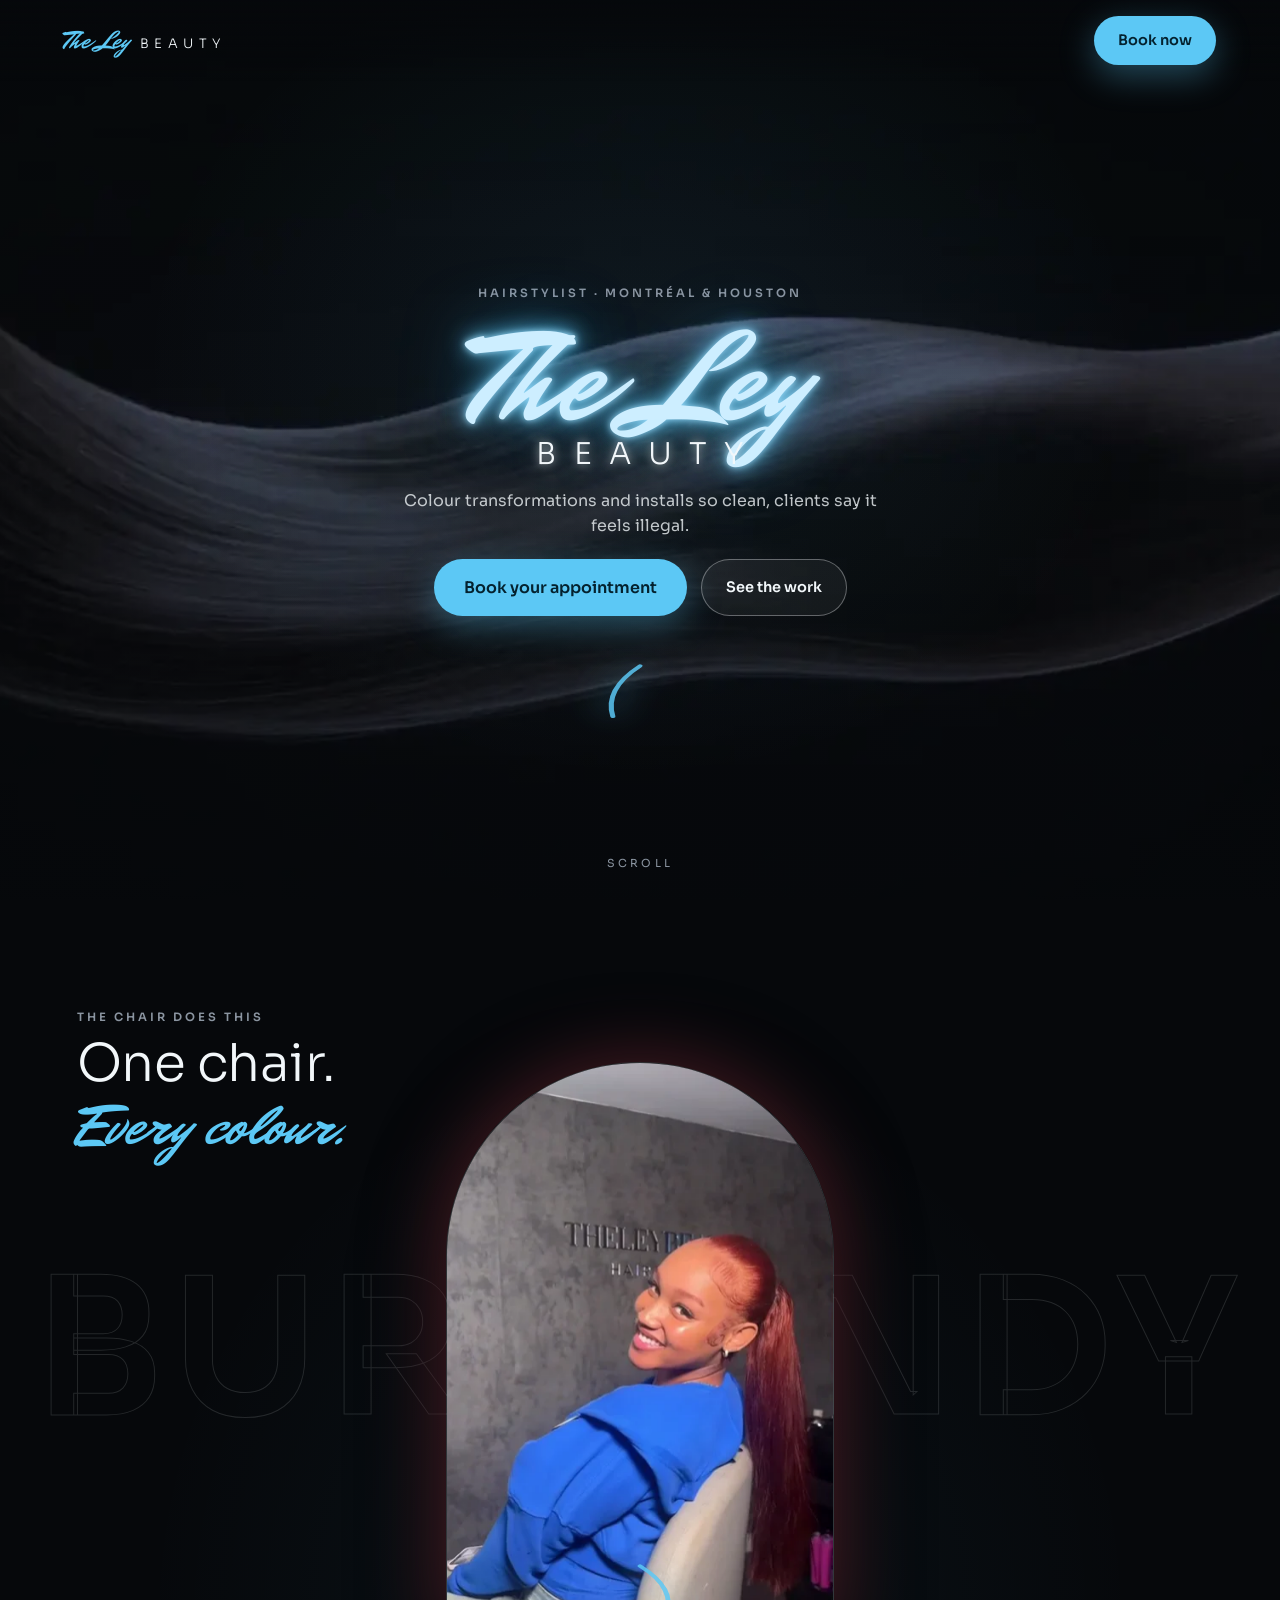
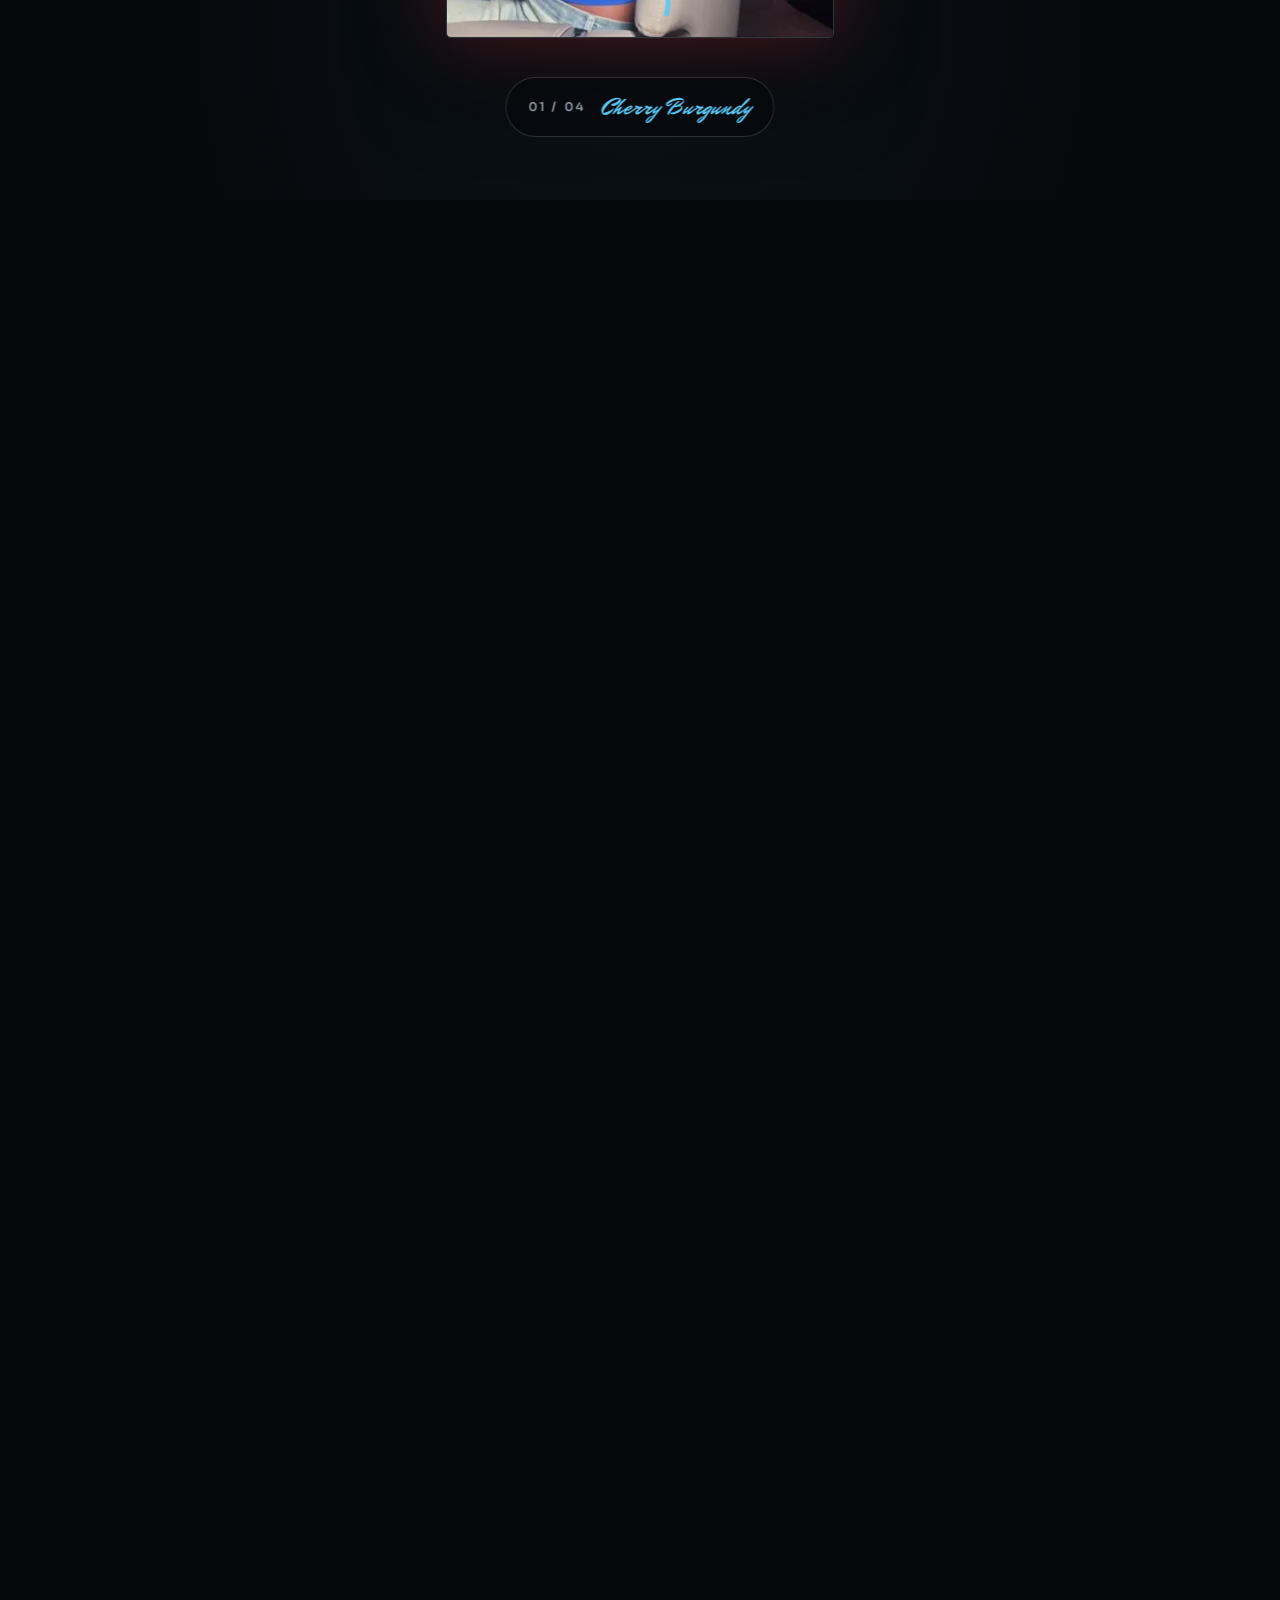
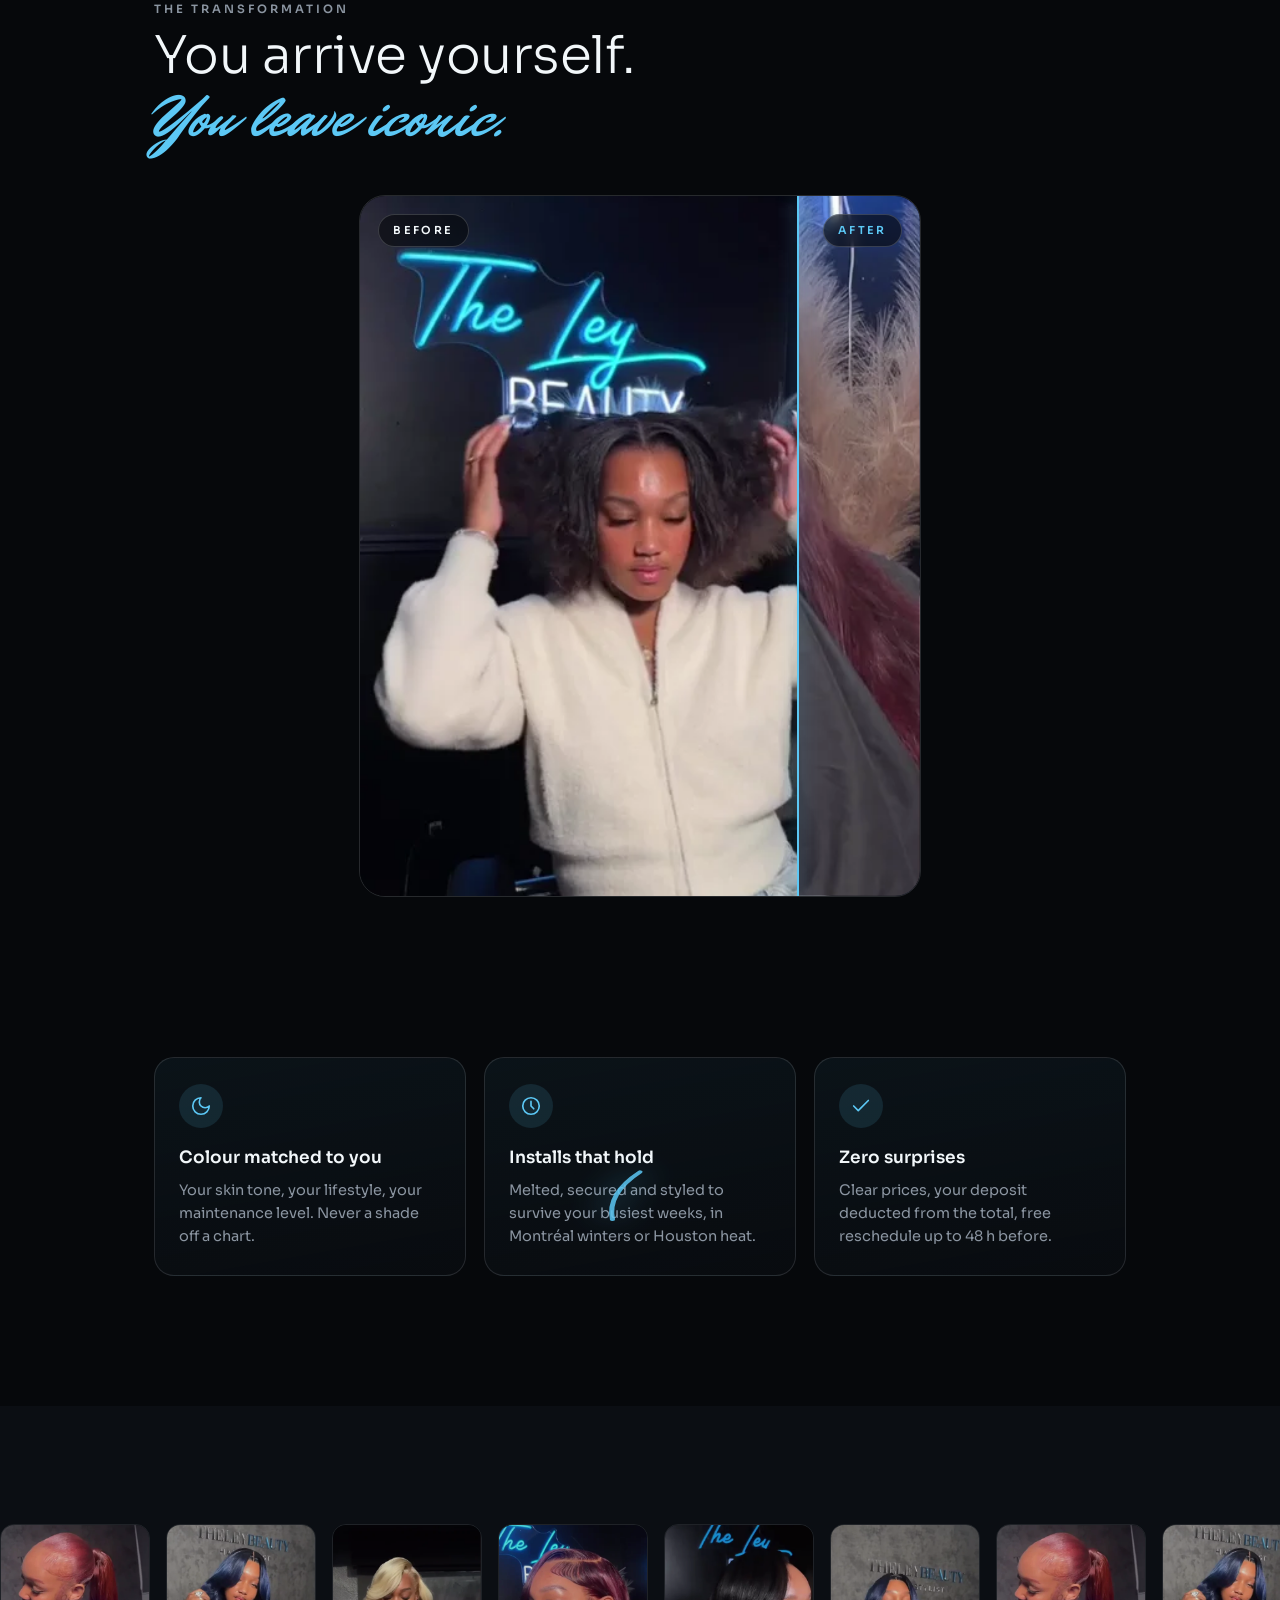
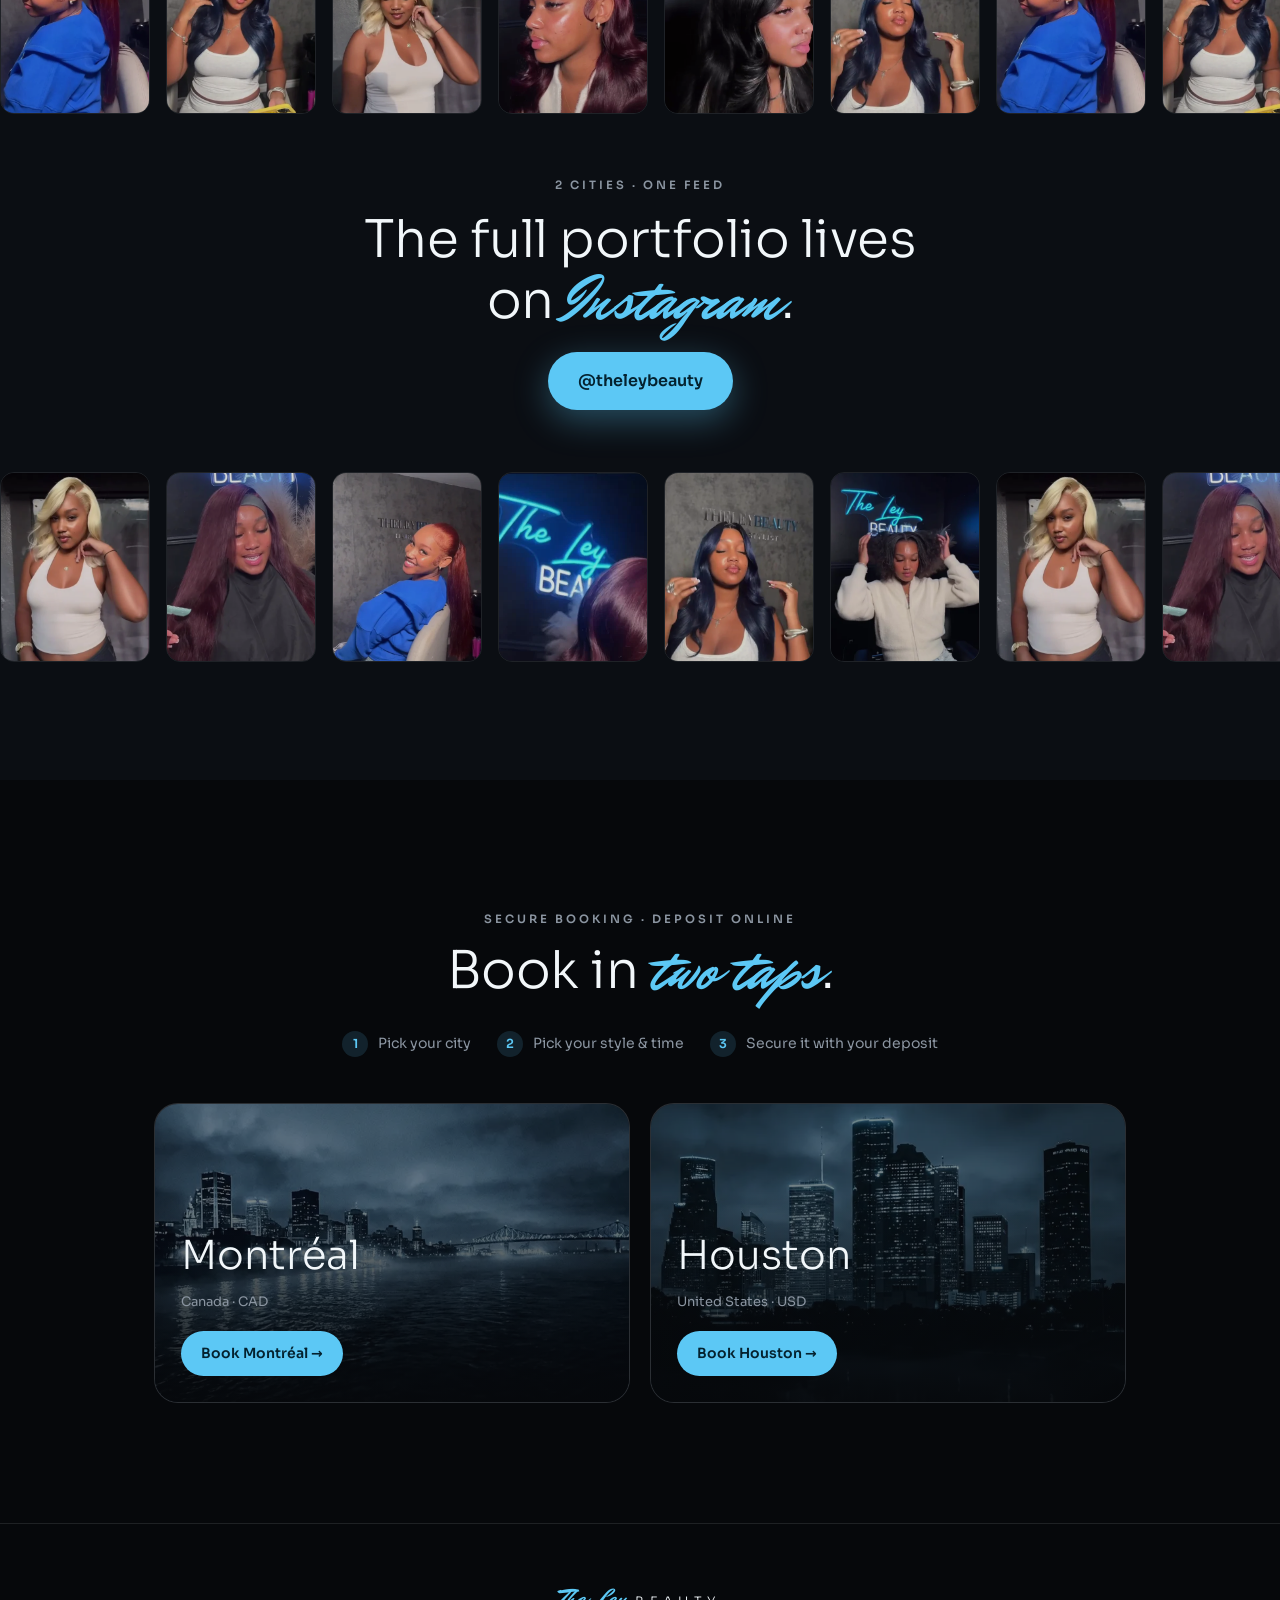
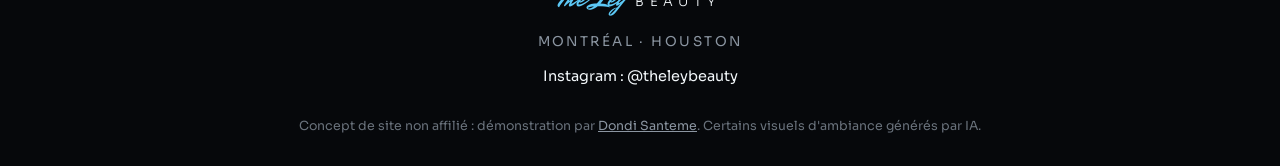
==== commit 147c677f: "Higgsfield actif : vague de cheveux 1080p en ouverture (boucle palindrome + poster LCP), skylines Mo" ====
--- a/index.html
+++ b/index.html
@@ -7,6 +7,7 @@
   <meta name="description" content="Colour transformations, installs and silk press by The Ley Beauty. Book your appointment in Montréal or Houston.">
   <link rel="preload" href="fonts/MrDafoe-400.woff2" as="font" type="font/woff2" crossorigin>
   <link rel="preload" href="fonts/Sora-300.woff2" as="font" type="font/woff2" crossorigin>
+  <link rel="preload" href="assets/wave-poster.webp" as="image" fetchpriority="high">
   <link rel="stylesheet" href="fonts/fonts.css">
   <link rel="stylesheet" href="styles.css">
 </head>
@@ -22,7 +23,7 @@
 
   <!-- HERO : l'enseigne néon s'allume -->
   <header class="hero" id="top">
-    <img class="hero-bg" src="assets/salon-neon.webp" alt="" aria-hidden="true" fetchpriority="high">
+    <video class="hero-bg" src="assets/wave-loop.mp4" poster="assets/wave-poster.webp" autoplay muted loop playsinline aria-hidden="true"></video>
     <div class="hero-veil" aria-hidden="true"></div>
     <div class="hero-inner">
       <p class="kicker" data-reveal>Hairstylist · Montréal & Houston</p>
@@ -138,13 +139,13 @@
 
     <div class="cities">
       <a class="city" href="reservation.html?city=mtl" data-reveal>
-        <img src="assets/c-blue2.webp" alt="" aria-hidden="true" loading="lazy">
+        <img src="assets/ville-mtl.webp" alt="" aria-hidden="true" loading="lazy">
         <span class="city-name">Montréal</span>
         <span class="city-sub">Canada · CAD</span>
         <span class="city-go">Book Montréal →</span>
       </a>
       <a class="city" href="reservation.html?city=hou" data-reveal>
-        <img src="assets/c-blonde2.webp" alt="" aria-hidden="true" loading="lazy">
+        <img src="assets/ville-hou.webp" alt="" aria-hidden="true" loading="lazy">
         <span class="city-name">Houston</span>
         <span class="city-sub">United States · USD</span>
         <span class="city-go">Book Houston →</span>
@@ -156,7 +157,7 @@
     <a class="wordmark" href="#top"><span class="wm-script">The Ley</span><span class="wm-caps">Beauty</span></a>
     <p class="foot-cities">Montréal · Houston</p>
     <a class="foot-ig" href="https://www.instagram.com/theleybeauty/" target="_blank" rel="noopener">Instagram : @theleybeauty</a>
-    <p class="foot-credit">Concept de site non affilié : démonstration par <a href="https://www.dondisanteme.com" target="_blank" rel="noopener">Dondi Santeme</a>.</p>
+    <p class="foot-credit">Concept de site non affilié : démonstration par <a href="https://www.dondisanteme.com" target="_blank" rel="noopener">Dondi Santeme</a>. Certains visuels d'ambiance générés par IA.</p>
   </footer>
 
   <script src="vendor/gsap.min.js" defer></script>
--- a/fonts/fonts.css
+++ b/fonts/fonts.css
@@ -1,4 +1,4 @@
-@font-face { font-family: 'Mr Dafoe'; font-style: normal; font-weight: 400; font-display: swap; src: url('fonts/MrDafoe-400.woff2') format('woff2'); }
-@font-face { font-family: 'Sora'; font-style: normal; font-weight: 300; font-display: swap; src: url('fonts/Sora-300.woff2') format('woff2'); }
-@font-face { font-family: 'Sora'; font-style: normal; font-weight: 400; font-display: swap; src: url('fonts/Sora-400.woff2') format('woff2'); }
-@font-face { font-family: 'Sora'; font-style: normal; font-weight: 600; font-display: swap; src: url('fonts/Sora-600.woff2') format('woff2'); }
+@font-face { font-family: 'Mr Dafoe'; font-style: normal; font-weight: 400; font-display: swap; src: url('MrDafoe-400.woff2') format('woff2'); }
+@font-face { font-family: 'Sora'; font-style: normal; font-weight: 300; font-display: swap; src: url('Sora-300.woff2') format('woff2'); }
+@font-face { font-family: 'Sora'; font-style: normal; font-weight: 400; font-display: swap; src: url('Sora-400.woff2') format('woff2'); }
+@font-face { font-family: 'Sora'; font-style: normal; font-weight: 600; font-display: swap; src: url('Sora-600.woff2') format('woff2'); }
--- a/styles.css
+++ b/styles.css
@@ -60,14 +60,15 @@
 }
 .hero-bg {
   position: absolute; inset: 0; width: 100%; height: 100%;
-  object-fit: cover; opacity: .5; filter: blur(6px) saturate(1.2);
-  transform: scale(1.12);
+  object-fit: cover; opacity: .9;
+  transform: scale(1.06);
 }
 .hero-veil {
   position: absolute; inset: 0;
-  background: radial-gradient(ellipse at 50% 40%, rgba(92,200,245,.10), transparent 55%),
-              linear-gradient(180deg, rgba(6,8,11,.82), rgba(6,8,11,.55) 45%, rgba(6,8,11,.94));
-}
+  background: radial-gradient(ellipse at 50% 40%, rgba(92,200,245,.08), transparent 55%),
+              linear-gradient(180deg, rgba(6,8,11,.55), rgba(6,8,11,.18) 45%, rgba(6,8,11,.85));
+}
+@media (prefers-reduced-motion: reduce) { video.hero-bg { display: none; } .hero { background: url('assets/wave-poster.webp') center / cover no-repeat #06080b; } }
 .hero-inner { position: relative; z-index: 2; padding: 0 20px; display: flex; flex-direction: column; align-items: center; gap: 20px; max-width: 860px; }
 .neon { display: flex; flex-direction: column; align-items: center; line-height: .9; }
 .neon-script {
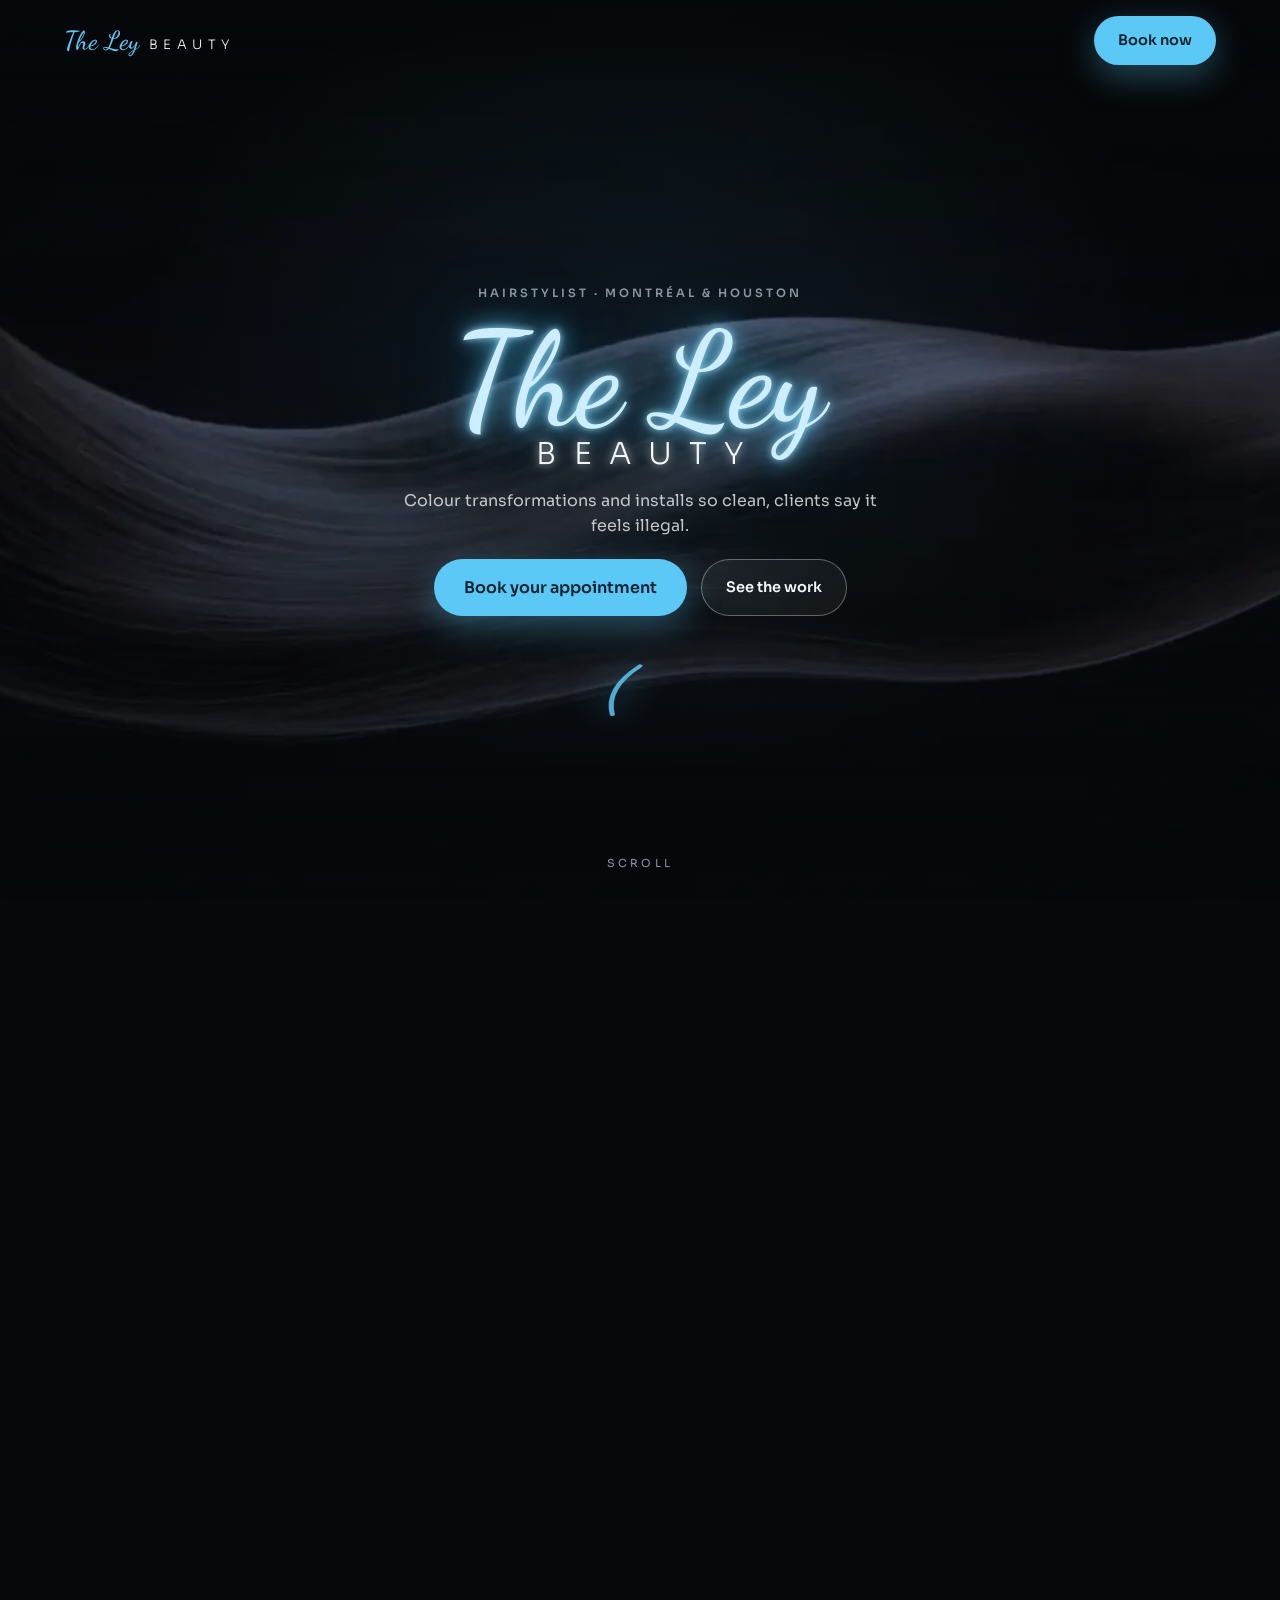
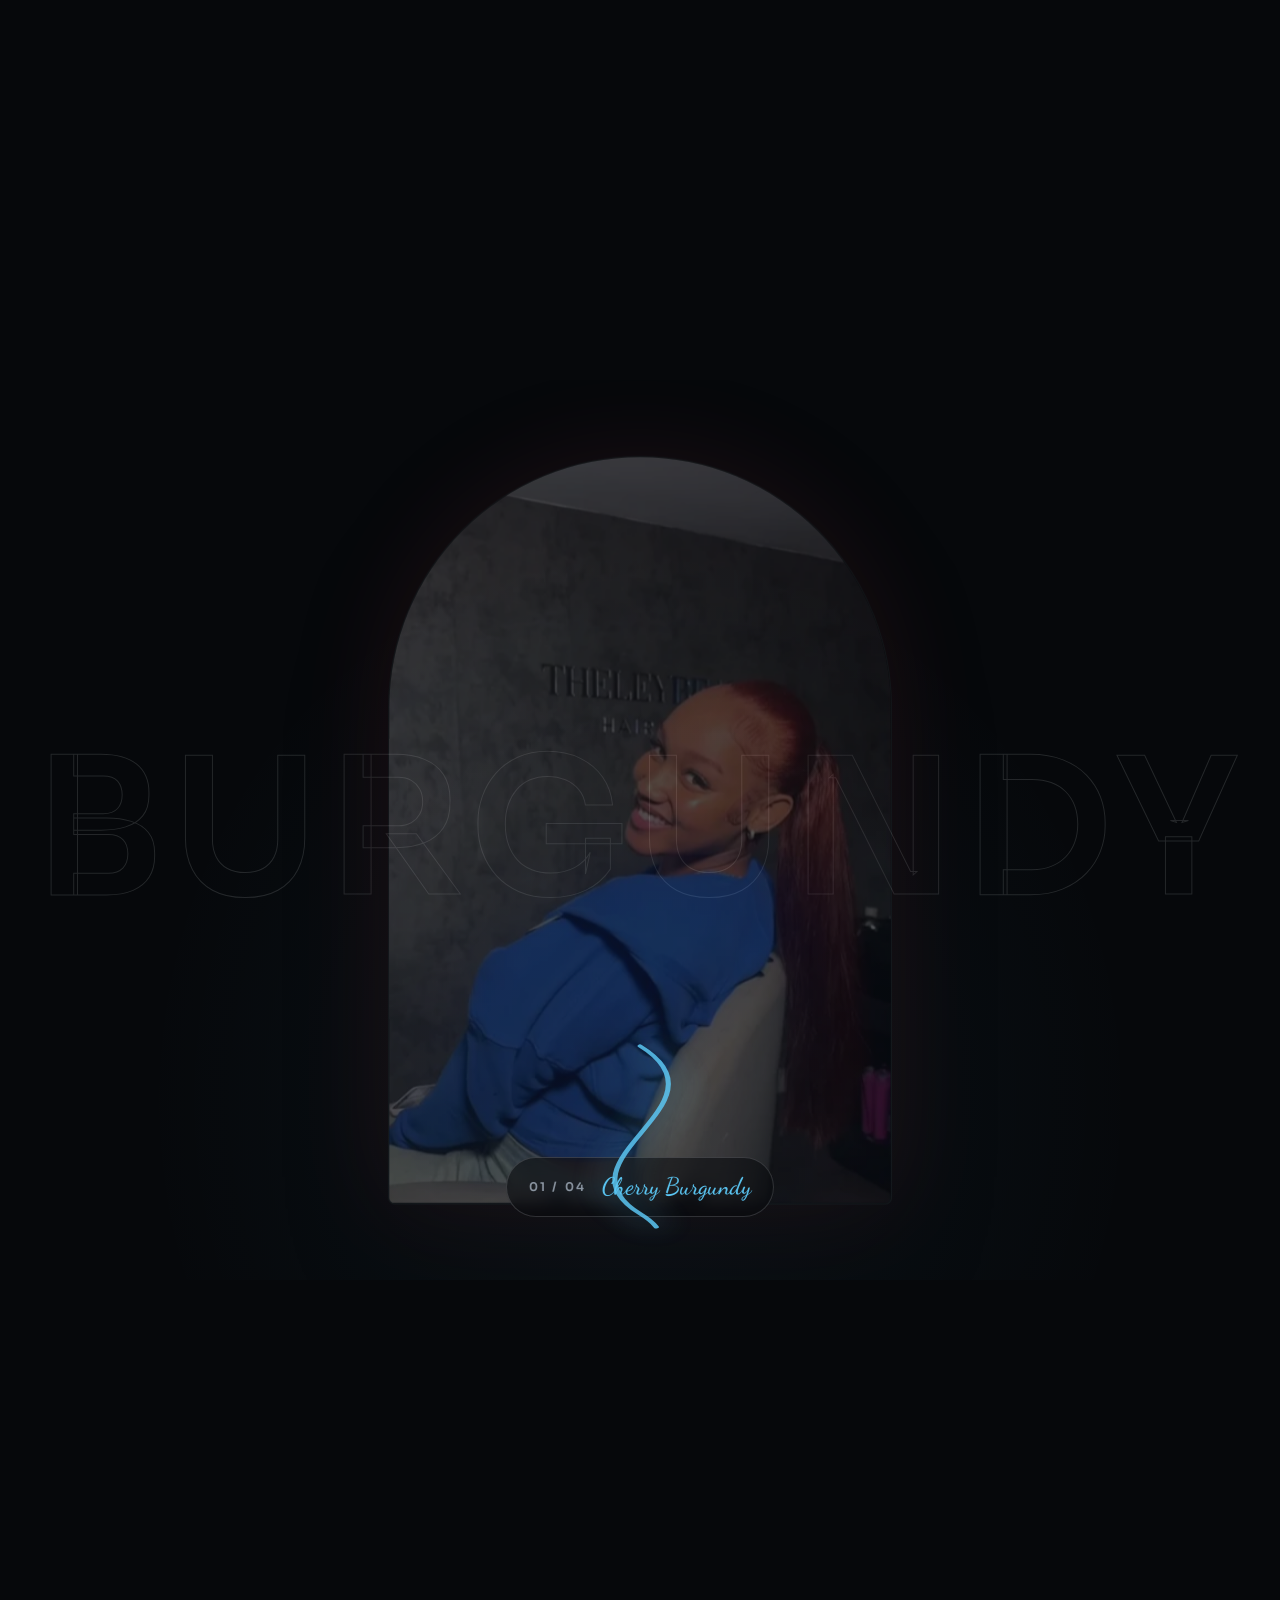
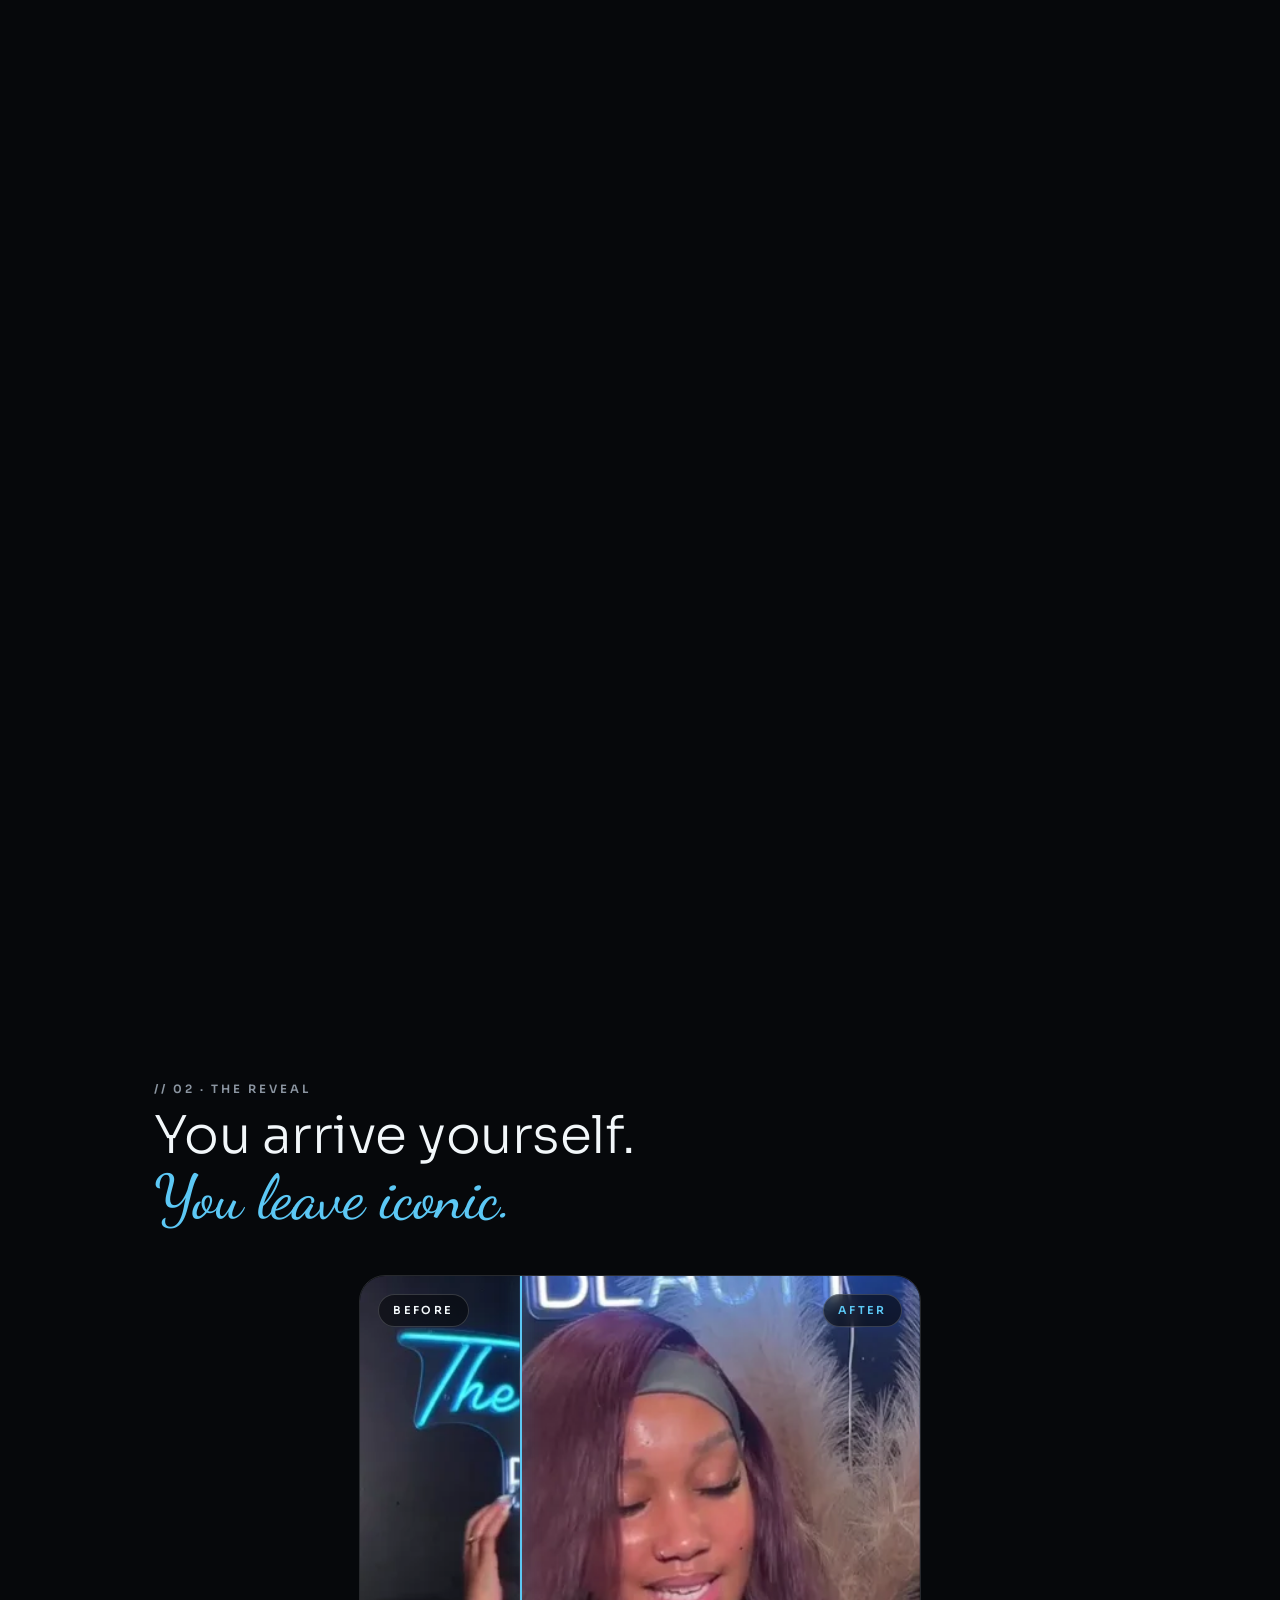
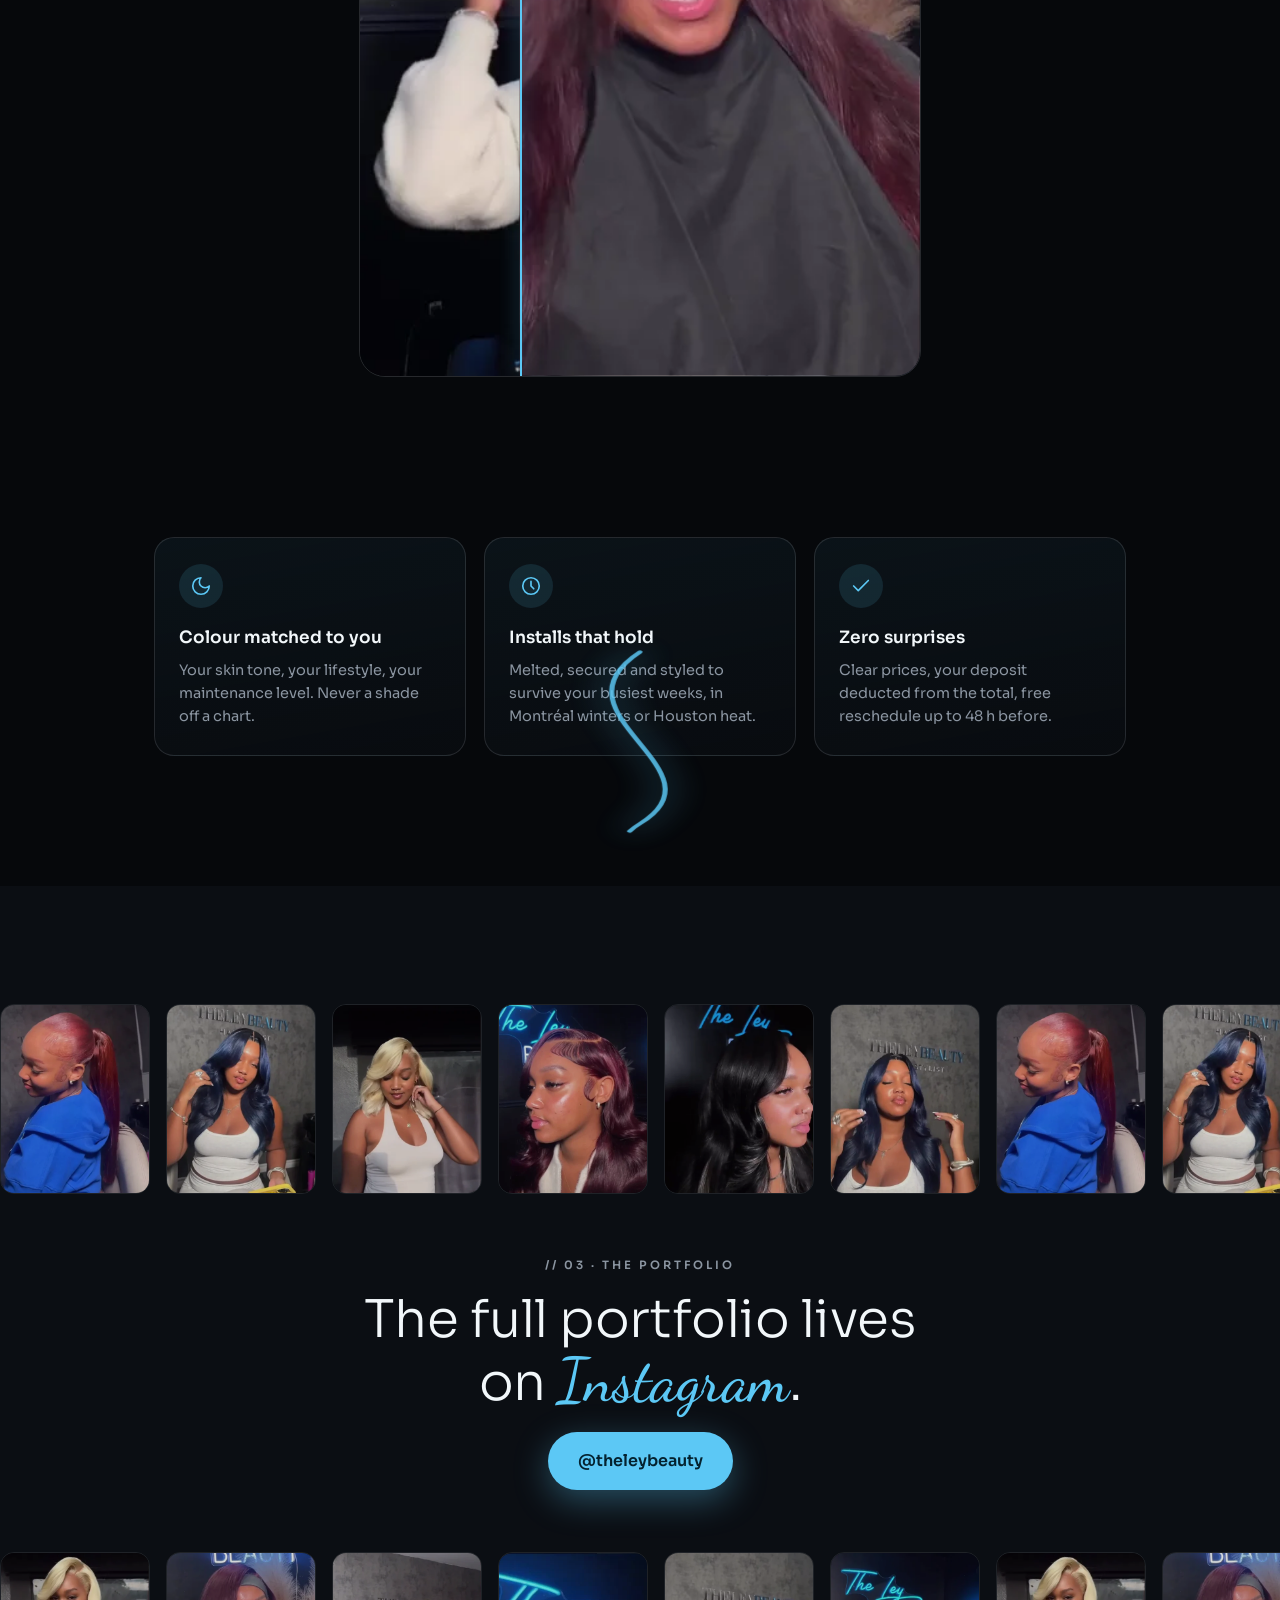
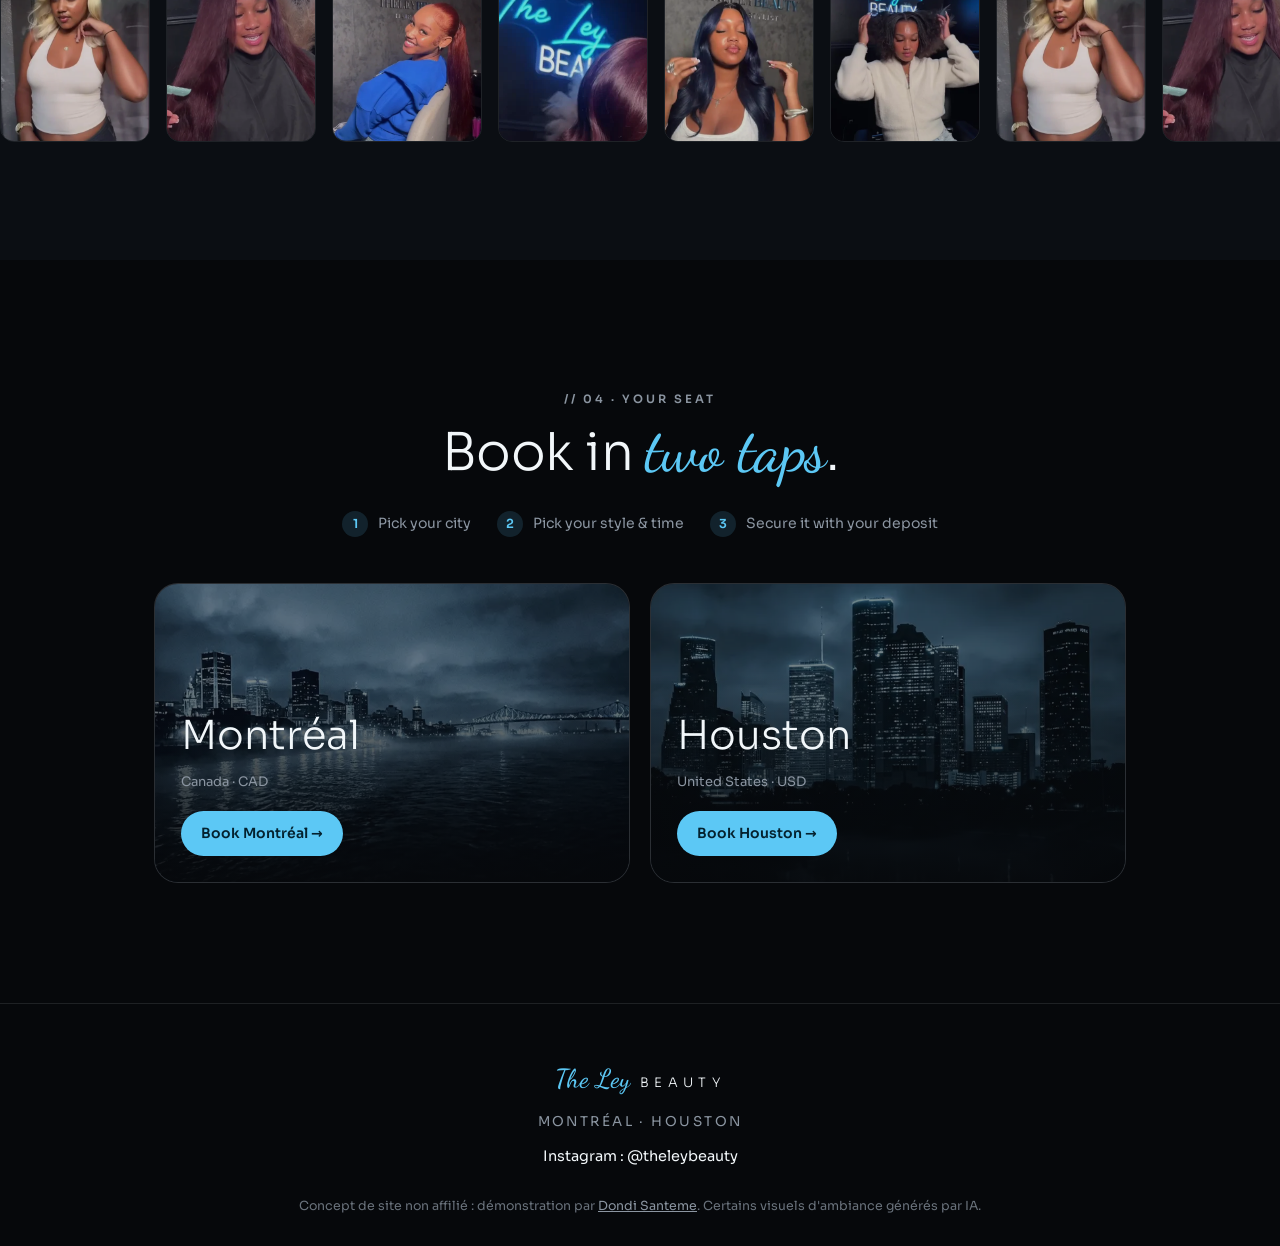
==== commit c8458521: "Scroll-storytelling niveau 2026 : rideau d'ouverture (neon -> balayage de cheveux -> entree camera)," ====
--- a/index.html
+++ b/index.html
@@ -5,13 +5,22 @@
   <meta name="viewport" content="width=device-width, initial-scale=1.0">
   <title>The Ley Beauty | Hairstylist · Montréal & Houston</title>
   <meta name="description" content="Colour transformations, installs and silk press by The Ley Beauty. Book your appointment in Montréal or Houston.">
-  <link rel="preload" href="fonts/MrDafoe-400.woff2" as="font" type="font/woff2" crossorigin>
+  <link rel="preload" href="fonts/DancingScript-600.woff2" as="font" type="font/woff2" crossorigin>
   <link rel="preload" href="fonts/Sora-300.woff2" as="font" type="font/woff2" crossorigin>
   <link rel="preload" href="assets/wave-poster.webp" as="image" fetchpriority="high">
   <link rel="stylesheet" href="fonts/fonts.css">
   <link rel="stylesheet" href="styles.css">
 </head>
 <body>
+
+  <!-- RIDEAU D'OUVERTURE : le néon s'allume, les cheveux balaient, le hero apparaît -->
+  <div class="rideau" aria-hidden="true">
+    <div class="rideau-neon">
+      <span class="neon-script">The Ley</span>
+      <span class="neon-caps">BEAUTY</span>
+    </div>
+    <video class="rideau-vague" src="assets/wave-loop.mp4" muted playsinline preload="auto"></video>
+  </div>
 
   <nav class="nav">
     <a class="wordmark" href="#top" aria-label="The Ley Beauty">
@@ -51,7 +60,7 @@
       <img class="layer l-3" src="assets/c-blonde.webp" alt="Platinum blonde" loading="lazy">
     </div>
     <div class="mirror-head">
-      <p class="kicker">The chair does this</p>
+      <p class="kicker">// 01 · The metamorphosis</p>
       <h2>One chair.<br><em>Every colour.</em></h2>
     </div>
     <div class="mirror-hud" aria-hidden="true">
@@ -64,7 +73,7 @@
   <!-- AVANT / APRÈS scrubbed -->
   <section class="transfo">
     <div class="transfo-head">
-      <p class="kicker" data-reveal>The transformation</p>
+      <p class="kicker" data-reveal>// 02 · The reveal</p>
       <h2 data-reveal>You arrive yourself.<br><em>You leave iconic.</em></h2>
     </div>
     <div class="ba" aria-label="Before and after">
@@ -113,7 +122,7 @@
       </div>
     </div>
     <div class="insta-core">
-      <p class="kicker" data-reveal>2 cities · one feed</p>
+      <p class="kicker" data-reveal>// 03 · The portfolio</p>
       <h2 data-reveal>The full portfolio lives<br>on <em>Instagram</em>.</h2>
       <a class="pill pill-bleu pill-big" href="https://www.instagram.com/theleybeauty/" target="_blank" rel="noopener" data-reveal>@theleybeauty</a>
     </div>
@@ -128,7 +137,7 @@
   <!-- RÉSERVATION : parcours deux villes, calendrier intégré -->
   <section class="booking" id="book">
     <div class="booking-head">
-      <p class="kicker" data-reveal>Secure booking · deposit online</p>
+      <p class="kicker" data-reveal>// 04 · Your seat</p>
       <h2 data-reveal>Book in <em>two taps</em>.</h2>
       <ol class="steps" data-reveal>
         <li><span>1</span>Pick your city</li>
--- a/fonts/fonts.css
+++ b/fonts/fonts.css
@@ -2,3 +2,5 @@
 @font-face { font-family: 'Sora'; font-style: normal; font-weight: 300; font-display: swap; src: url('Sora-300.woff2') format('woff2'); }
 @font-face { font-family: 'Sora'; font-style: normal; font-weight: 400; font-display: swap; src: url('Sora-400.woff2') format('woff2'); }
 @font-face { font-family: 'Sora'; font-style: normal; font-weight: 600; font-display: swap; src: url('Sora-600.woff2') format('woff2'); }
+@font-face { font-family: 'Dancing Script'; font-style: normal; font-weight: 500; font-display: swap; src: url('DancingScript-500.woff2') format('woff2'); }
+@font-face { font-family: 'Dancing Script'; font-style: normal; font-weight: 600; font-display: swap; src: url('DancingScript-600.woff2') format('woff2'); }
--- a/styles.css
+++ b/styles.css
@@ -21,7 +21,7 @@
 }
 h1, h2 { font-weight: 300; letter-spacing: -.01em; line-height: 1.08; }
 h2 { font-size: clamp(2rem, 4.8vw, 52px); }
-h2 em { font-family: 'Mr Dafoe', 'Segoe Script', cursive; font-style: normal; color: var(--bleu); font-size: 1.18em; }
+h2 em { font-family: 'Segoe Script', 'Dancing Script', cursive; font-style: normal; color: var(--bleu); font-size: 1.18em; }
 .kicker {
   font-size: 11.5px; font-weight: 600; letter-spacing: .26em; text-transform: uppercase;
   color: var(--gris);
@@ -29,7 +29,7 @@
 
 /* Wordmark */
 .wordmark { display: inline-flex; align-items: baseline; gap: 10px; text-decoration: none; }
-.wm-script { font-family: 'Mr Dafoe', 'Segoe Script', cursive; font-size: 26px; color: var(--bleu); }
+.wm-script { font-family: 'Segoe Script', 'Dancing Script', cursive; font-size: 26px; color: var(--bleu); }
 .wm-caps { font-weight: 300; font-size: 13px; letter-spacing: .42em; text-transform: uppercase; color: var(--blanc); }
 
 /* Pills */
@@ -45,6 +45,22 @@
 .pill-ghost { border: 1px solid rgba(242,247,250,.35); color: var(--blanc); background: rgba(242,247,250,.05); }
 .pill-big { font-size: 16px; padding: 16px 30px; }
 
+/* ── RIDEAU D'OUVERTURE ──────────────────────────────────────────── */
+.rideau {
+  position: fixed; inset: 0; z-index: 100;
+  background: var(--noir);
+  display: grid; place-items: center;
+}
+body:not(.fx) .rideau { display: none; }
+.rideau-neon { display: flex; flex-direction: column; align-items: center; line-height: .9; }
+.rideau-neon .neon-script { font-size: clamp(3.4rem, 11vw, 110px); }
+.rideau-neon .neon-caps { font-size: clamp(1rem, 3vw, 26px); }
+.rideau-vague {
+  position: absolute; inset: 0; width: 100%; height: 100%;
+  object-fit: cover; transform: translateX(112%);
+}
+body.verrou { overflow: hidden; }
+
 .nav {
   position: fixed; top: 0; left: 0; right: 0; z-index: 60;
   display: flex; align-items: center; justify-content: space-between;
@@ -72,7 +88,7 @@
 .hero-inner { position: relative; z-index: 2; padding: 0 20px; display: flex; flex-direction: column; align-items: center; gap: 20px; max-width: 860px; }
 .neon { display: flex; flex-direction: column; align-items: center; line-height: .9; }
 .neon-script {
-  font-family: 'Mr Dafoe', 'Segoe Script', cursive; font-weight: 400;
+  font-family: 'Segoe Script', 'Dancing Script', cursive; font-weight: 400;
   font-size: clamp(4.2rem, 13vw, 132px);
   color: #cdeeff;
   text-shadow: 0 0 7px rgba(160,224,255,.9), 0 0 22px var(--bleu), 0 0 64px rgba(43,159,216,.6);
@@ -134,7 +150,7 @@
   padding: 10px 22px; white-space: nowrap;
 }
 .hud-num { font-size: 12px; font-weight: 600; letter-spacing: .18em; color: var(--gris); }
-.hud-name { font-family: 'Mr Dafoe', 'Segoe Script', cursive; font-size: 24px; color: var(--bleu); }
+.hud-name { font-family: 'Segoe Script', 'Dancing Script', cursive; font-size: 24px; color: var(--bleu); }
 
 /* ── AVANT / APRÈS ───────────────────────────────────────────────── */
 .transfo { padding: 120px 5vw; max-width: 1100px; margin: 0 auto; }
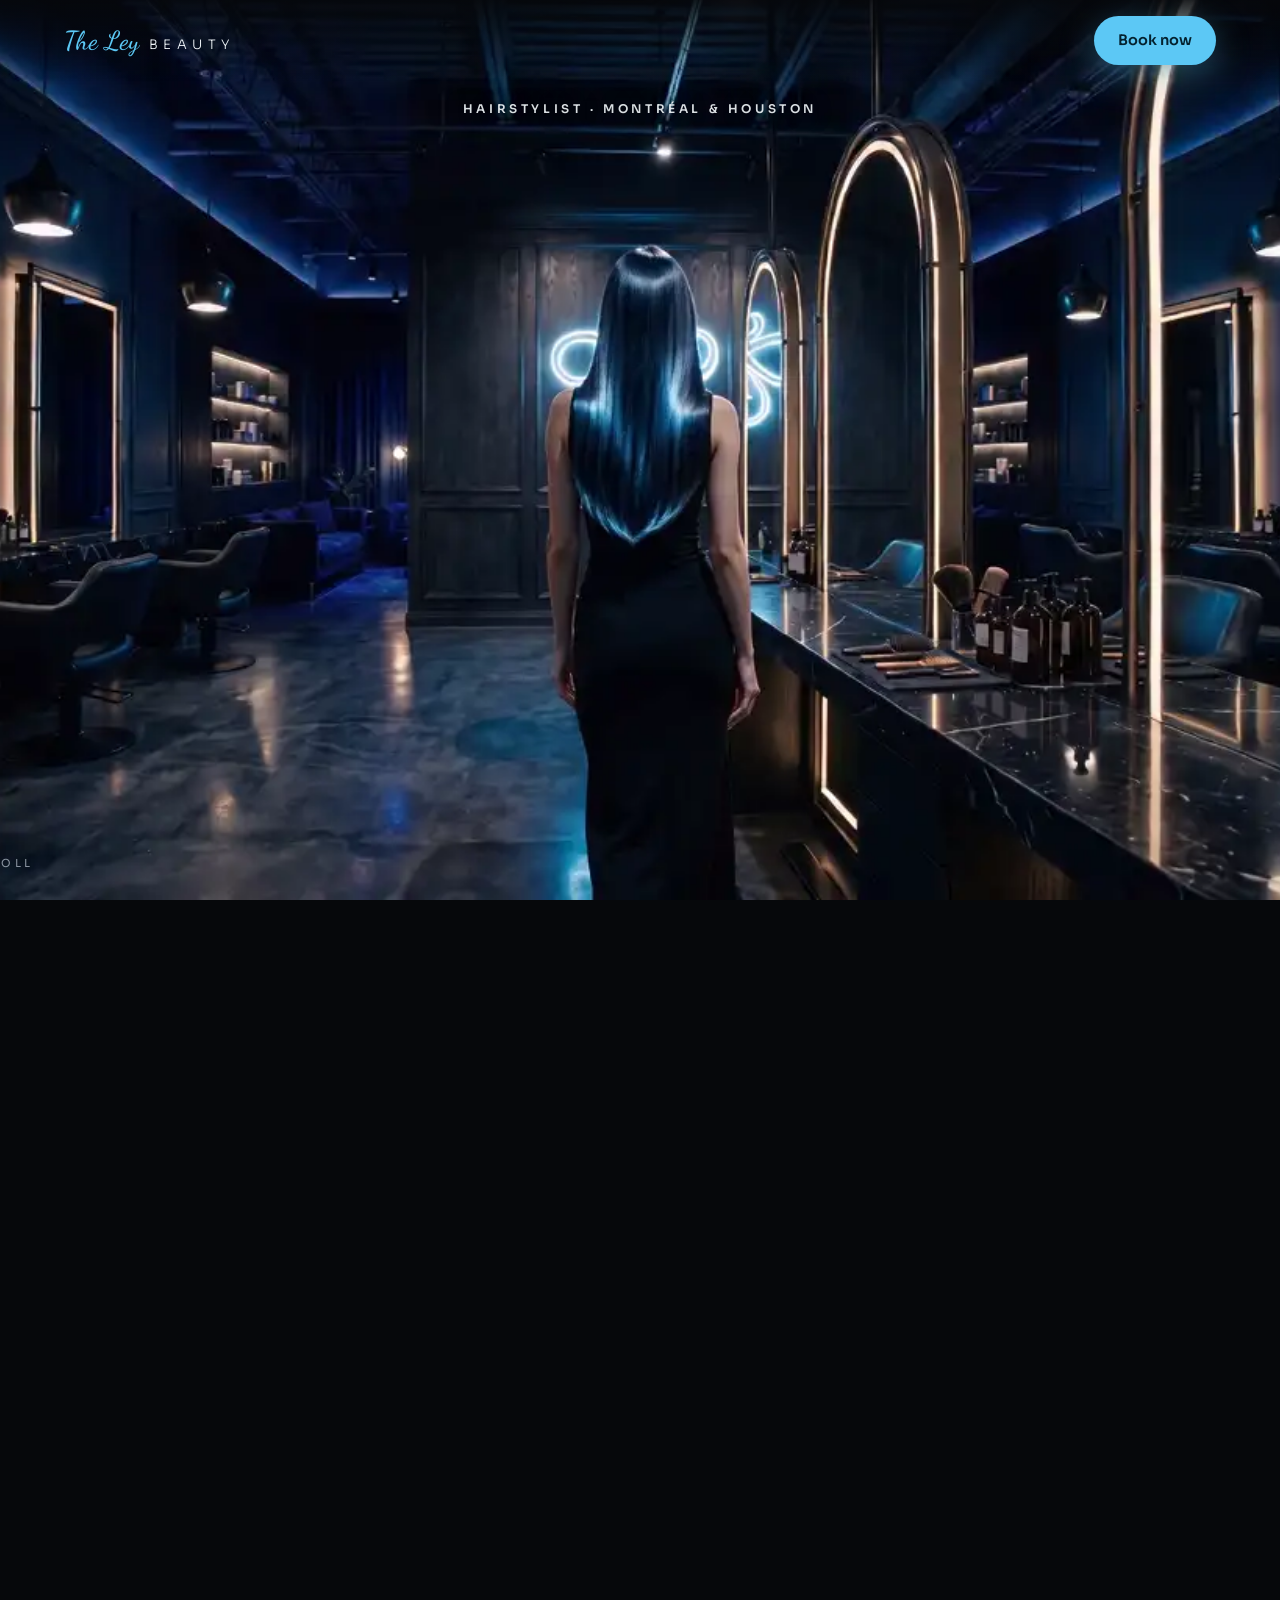
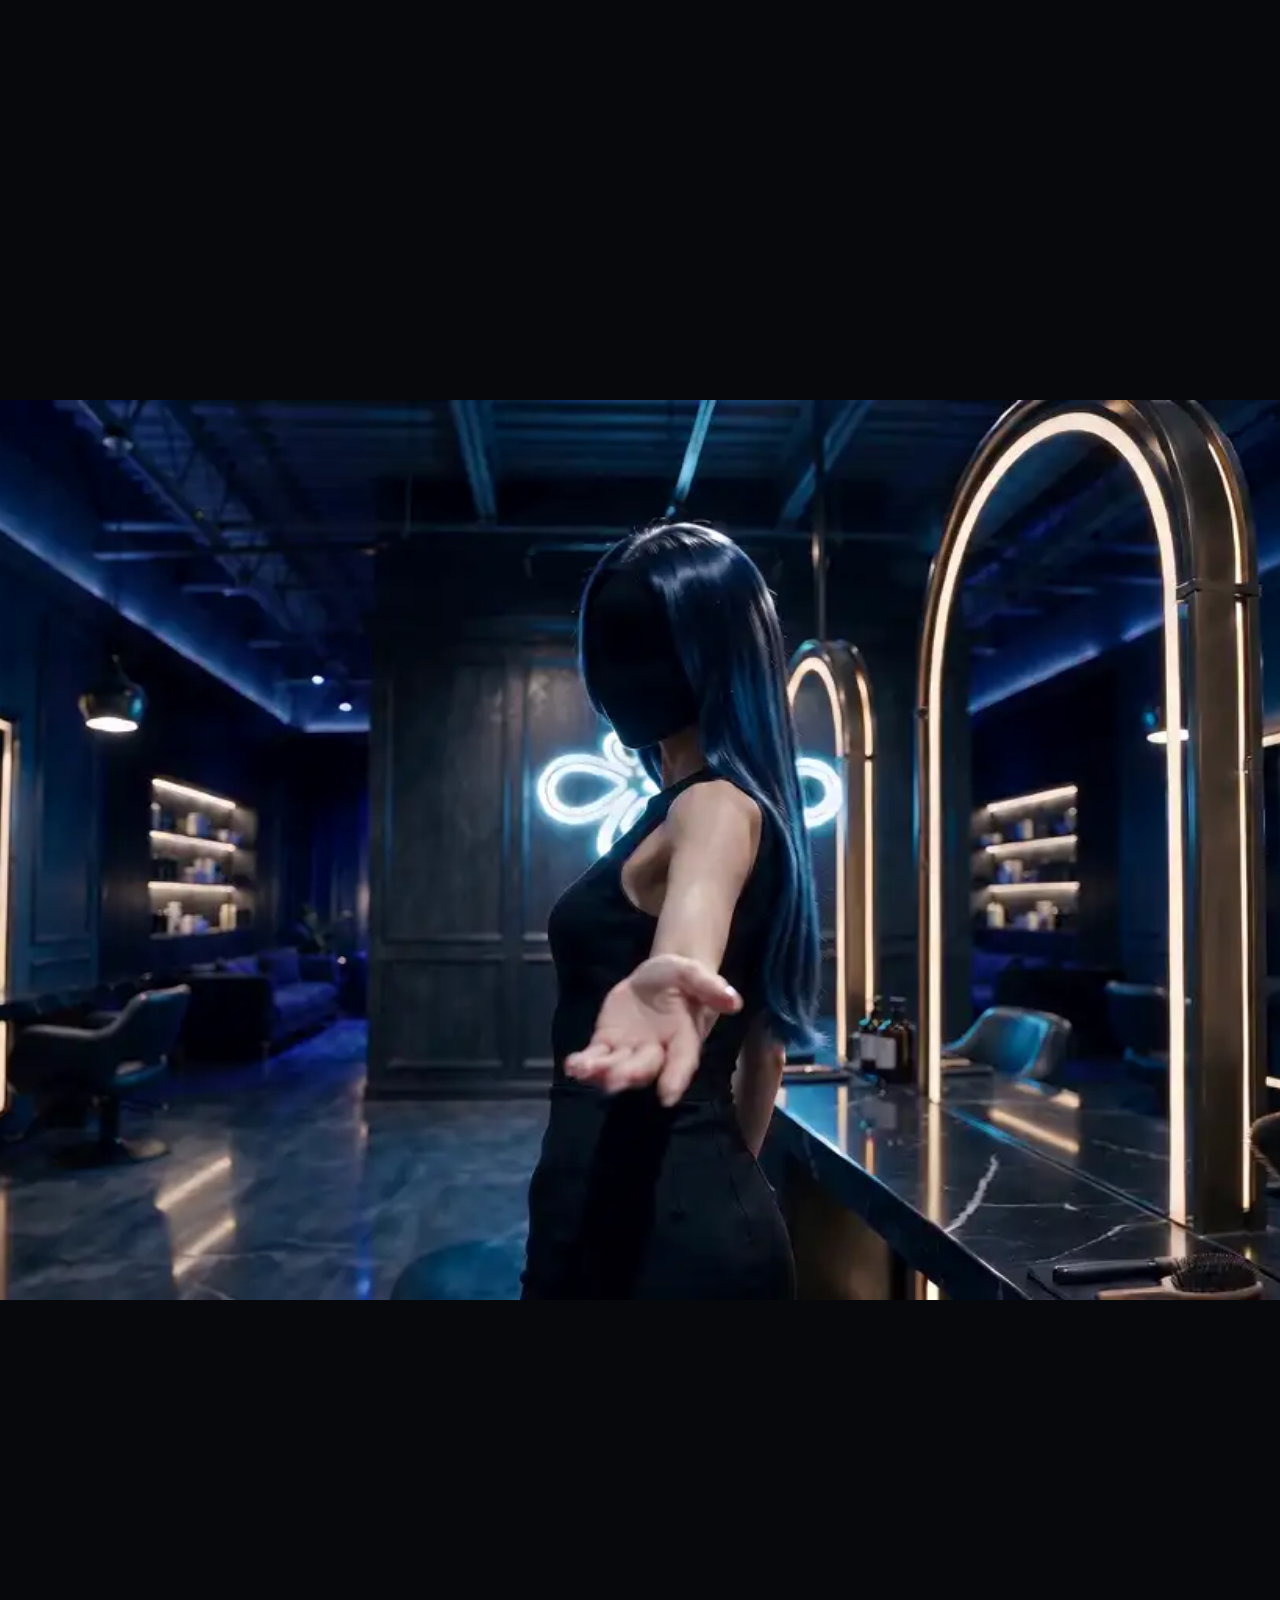
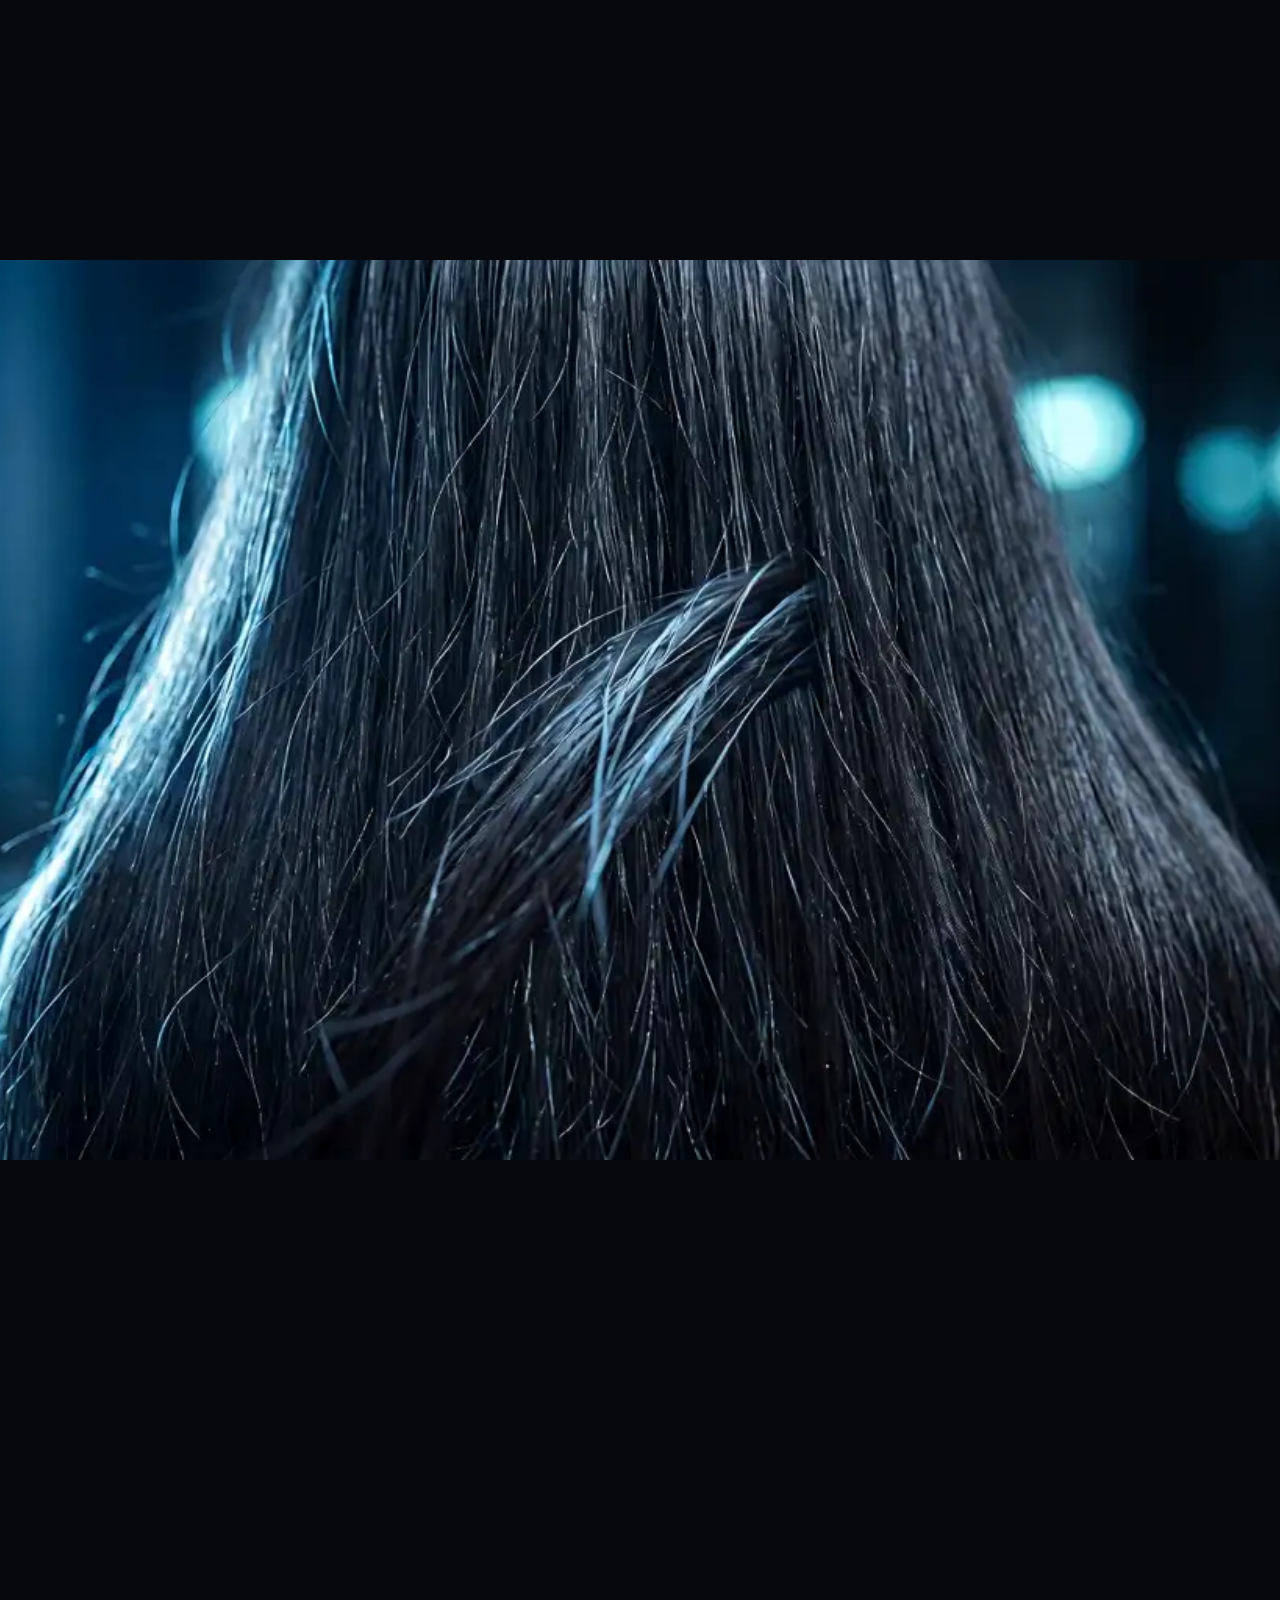
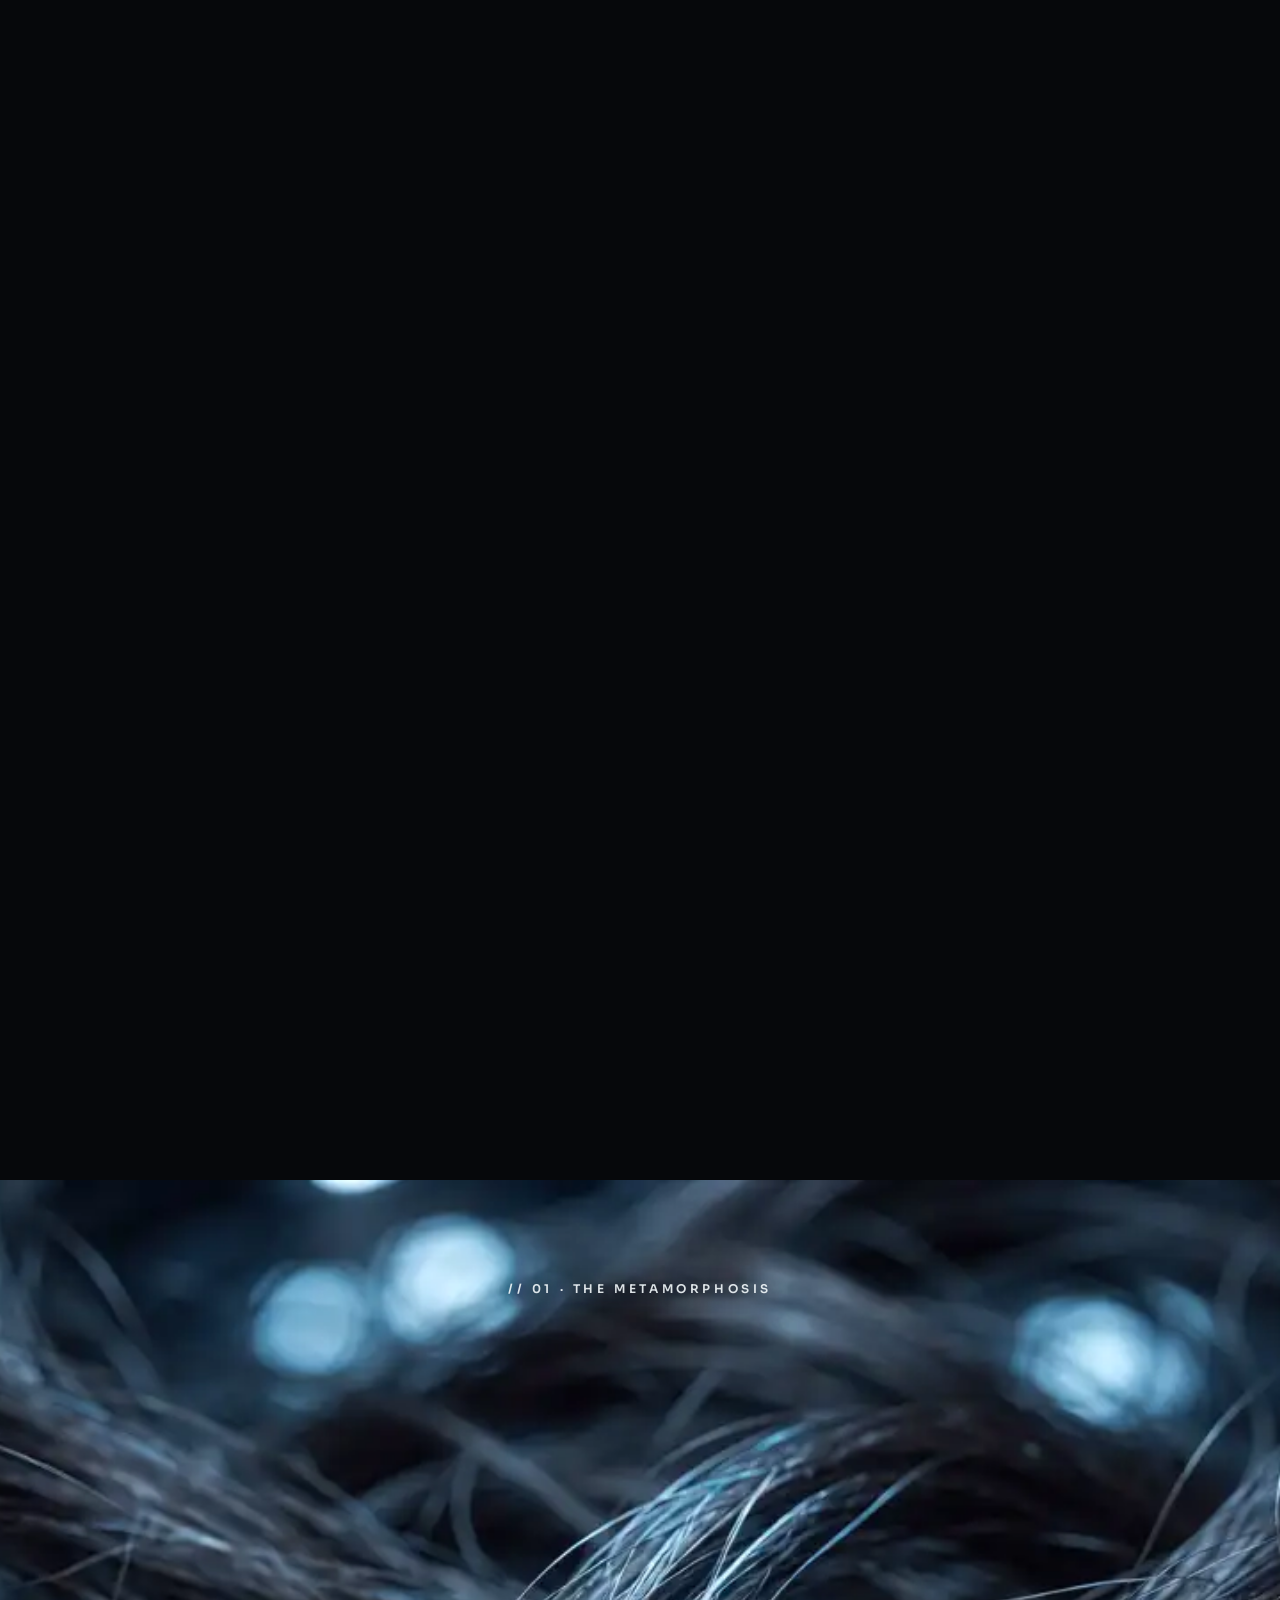
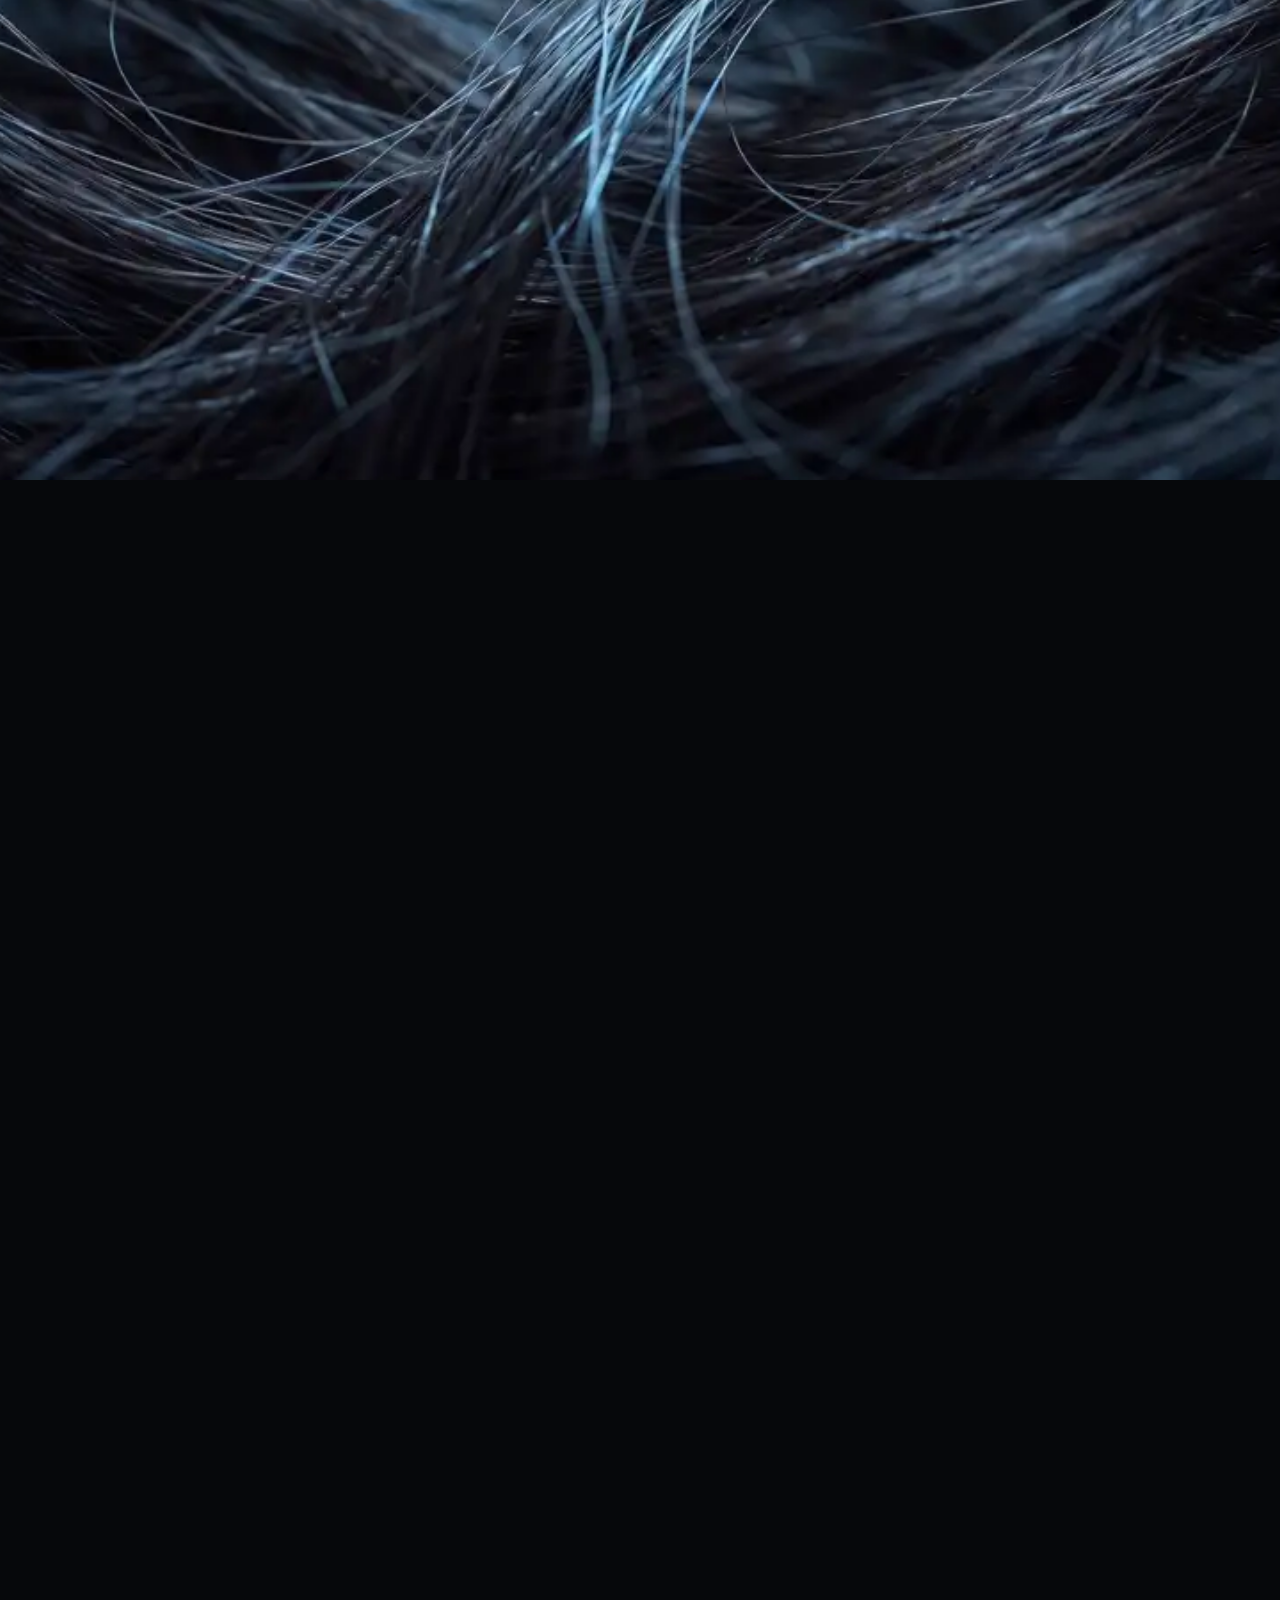
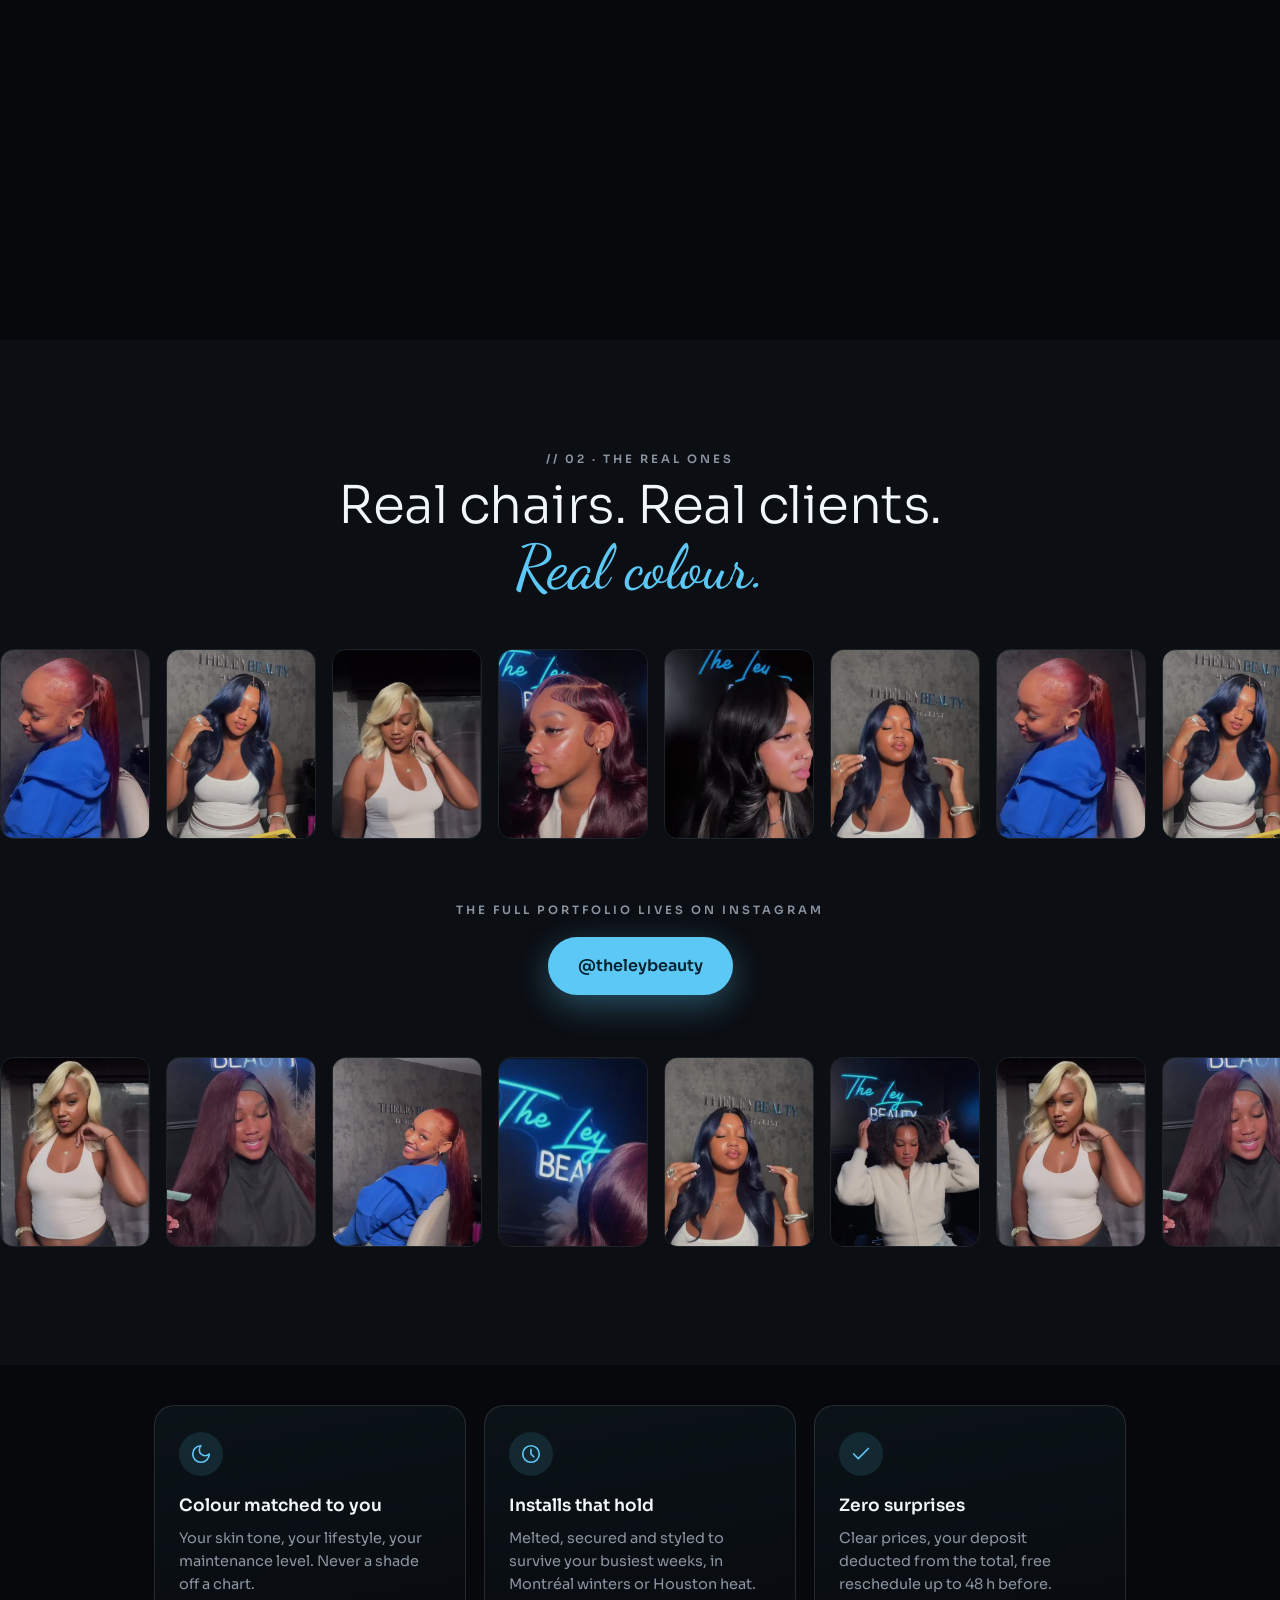
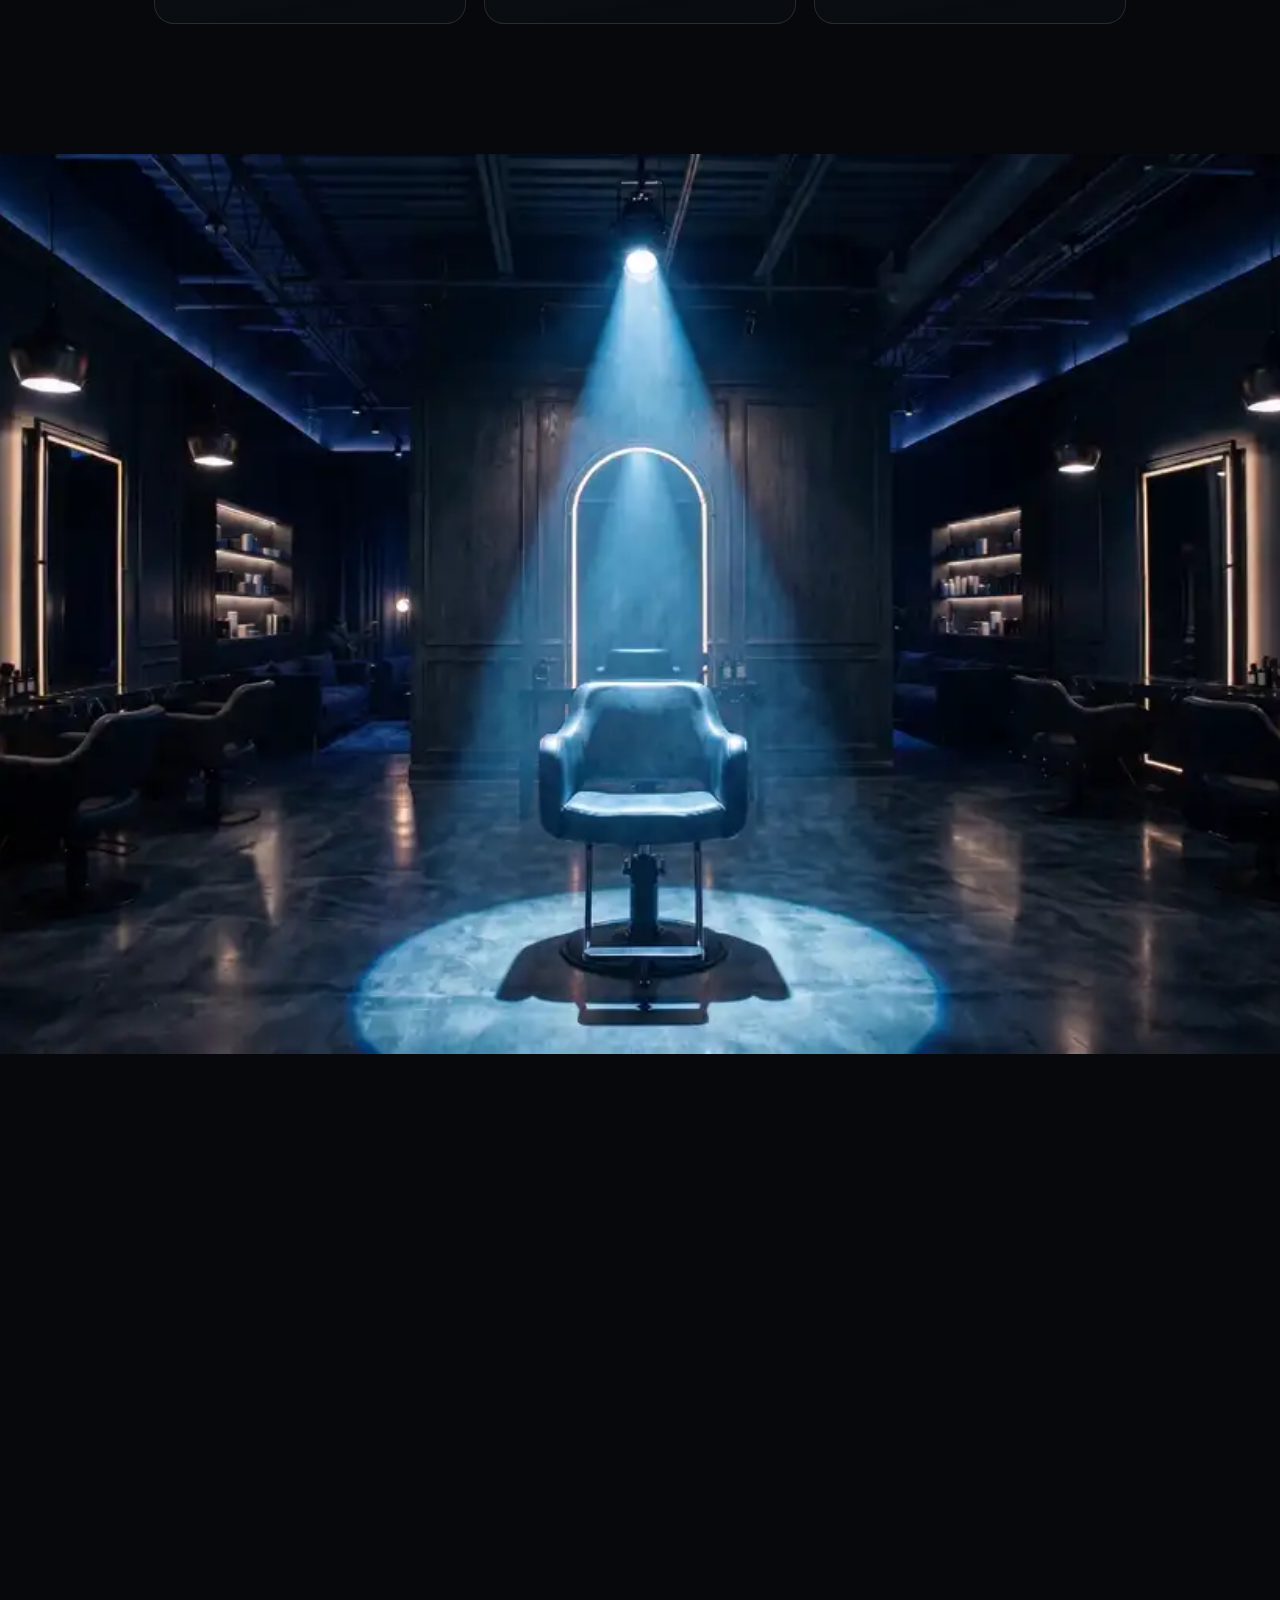
==== commit 9d7f22ba: "LE FILM (regle FILM D'ABORD) : 5 sequences generees Higgsfield scrubees au scroll, raccordees par fr" ====
--- a/index.html
+++ b/index.html
@@ -4,22 +4,22 @@
   <meta charset="UTF-8">
   <meta name="viewport" content="width=device-width, initial-scale=1.0">
   <title>The Ley Beauty | Hairstylist · Montréal & Houston</title>
-  <meta name="description" content="Colour transformations, installs and silk press by The Ley Beauty. Book your appointment in Montréal or Houston.">
+  <meta name="description" content="Step into the salon. Colour transformations, installs and silk press by The Ley Beauty. Book your appointment in Montréal or Houston.">
   <link rel="preload" href="fonts/DancingScript-600.woff2" as="font" type="font/woff2" crossorigin>
   <link rel="preload" href="fonts/Sora-300.woff2" as="font" type="font/woff2" crossorigin>
-  <link rel="preload" href="assets/wave-poster.webp" as="image" fetchpriority="high">
+  <link rel="preload" href="film/seq1/frame-001.webp" as="image" fetchpriority="high">
   <link rel="stylesheet" href="fonts/fonts.css">
   <link rel="stylesheet" href="styles.css">
+  <link rel="stylesheet" href="film.css">
 </head>
 <body>
 
-  <!-- RIDEAU D'OUVERTURE : le néon s'allume, les cheveux balaient, le hero apparaît -->
+  <!-- RIDEAU : le néon s'allume puis rejoint l'enseigne du salon (Séquence 1) -->
   <div class="rideau" aria-hidden="true">
     <div class="rideau-neon">
       <span class="neon-script">The Ley</span>
       <span class="neon-caps">BEAUTY</span>
     </div>
-    <video class="rideau-vague" src="assets/wave-loop.mp4" muted playsinline preload="auto"></video>
   </div>
 
   <nav class="nav">
@@ -27,146 +27,109 @@
       <span class="wm-script">The Ley</span>
       <span class="wm-caps">Beauty</span>
     </a>
-    <a class="pill pill-bleu" href="#book">Book now</a>
+    <a class="pill pill-bleu" href="reservation.html">Book now</a>
   </nav>
 
-  <!-- HERO : l'enseigne néon s'allume -->
-  <header class="hero" id="top">
-    <video class="hero-bg" src="assets/wave-loop.mp4" poster="assets/wave-poster.webp" autoplay muted loop playsinline aria-hidden="true"></video>
-    <div class="hero-veil" aria-hidden="true"></div>
-    <div class="hero-inner">
-      <p class="kicker" data-reveal>Hairstylist · Montréal & Houston</p>
-      <h1 class="neon" aria-label="The Ley Beauty">
-        <span class="neon-script">The Ley</span>
-        <span class="neon-caps">BEAUTY</span>
-      </h1>
-      <p class="hero-sub" data-reveal>Colour transformations and installs so clean, clients say it feels illegal.</p>
-      <div class="hero-ctas" data-reveal>
-        <a class="pill pill-bleu pill-big" href="#book">Book your appointment</a>
-        <a class="pill pill-ghost" href="#mirror">See the work</a>
+  <!-- ══ LE FILM : le scroll est la télécommande (RÈGLE FILM D'ABORD) ══ -->
+  <main id="top">
+
+    <!-- Séquence 1 : L'invitation -->
+    <section class="seq" id="s1" data-frames="film/seq1" data-count="64" data-pin="300">
+      <canvas aria-hidden="true"></canvas>
+      <img class="seq-poster" src="film/seq1/frame-001.webp" alt="Une femme vous attend dans le salon The Ley Beauty" fetchpriority="high">
+      <p class="hud hud-kicker">Hairstylist · Montréal & Houston</p>
+      <p class="hud hud-line s1a">She's expecting <em>you</em>.</p>
+      <p class="hud hud-line s1b"><em>Come closer.</em></p>
+      <p class="hud scroll-hint">Scroll</p>
+    </section>
+
+    <!-- Séquence 2 : L'approche -->
+    <section class="seq" id="s2" data-frames="film/seq2" data-count="64" data-pin="240">
+      <canvas aria-hidden="true"></canvas>
+      <img class="seq-poster" src="film/seq2/frame-001.webp" alt="" loading="lazy">
+      <p class="hud hud-line s2a">Your transformation<br><em>starts here.</em></p>
+    </section>
+
+    <!-- Séquence 3 : La plongée (la matière seule, aucun texte) -->
+    <section class="seq" id="s3" data-frames="film/seq3" data-count="56" data-pin="180">
+      <canvas aria-hidden="true"></canvas>
+      <img class="seq-poster" src="film/seq3/frame-001.webp" alt="" loading="lazy">
+    </section>
+
+    <!-- Séquence 4 : La métamorphose -->
+    <section class="seq" id="s4" data-frames="film/seq4" data-count="64" data-pin="340">
+      <canvas aria-hidden="true"></canvas>
+      <img class="seq-poster" src="film/seq4/frame-001.webp" alt="" loading="lazy">
+      <p class="hud hud-kicker k4">// 01 · The metamorphosis</p>
+      <div class="hud teinte-hud"><span class="hud-num">01 / 04</span><span class="hud-name">Jet Black</span></div>
+    </section>
+
+    <!-- Séquence 5 : LE RÉEL (vraies clientes, vraies vidéos) -->
+    <section class="reel">
+      <div class="reel-head">
+        <p class="kicker" data-reveal>// 02 · The real ones</p>
+        <h2 data-reveal>Real chairs. Real clients.<br><em>Real colour.</em></h2>
       </div>
-    </div>
-    <p class="scroll-hint" aria-hidden="true">Scroll</p>
-    <svg class="fil" viewBox="0 0 100 120" preserveAspectRatio="none" aria-hidden="true"><path d="M 50 0 C 18 34, 84 62, 50 88 C 30 103, 55 112, 50 120"/></svg>
-  </header>
+      <div class="marquee m-1" aria-hidden="true">
+        <div class="track">
+          <img src="assets/c-burgundy.webp" alt=""><img src="assets/c-blue2.webp" alt=""><img src="assets/c-blonde2.webp" alt=""><img src="assets/after.webp" alt=""><img src="assets/c-black.webp" alt=""><img src="assets/c-blue.webp" alt="">
+          <img src="assets/c-burgundy.webp" alt=""><img src="assets/c-blue2.webp" alt=""><img src="assets/c-blonde2.webp" alt=""><img src="assets/after.webp" alt=""><img src="assets/c-black.webp" alt=""><img src="assets/c-blue.webp" alt="">
+        </div>
+      </div>
+      <div class="insta-core">
+        <p class="kicker" data-reveal>The full portfolio lives on Instagram</p>
+        <a class="pill pill-bleu pill-big" href="https://www.instagram.com/theleybeauty/" target="_blank" rel="noopener" data-reveal>@theleybeauty</a>
+      </div>
+      <div class="marquee m-2" aria-hidden="true">
+        <div class="track">
+          <img src="assets/c-blonde.webp" alt=""><img src="assets/after2.webp" alt=""><img src="assets/c-burgundy2.webp" alt=""><img src="assets/salon-neon.webp" alt=""><img src="assets/c-blue.webp" alt=""><img src="assets/before.webp" alt="">
+          <img src="assets/c-blonde.webp" alt=""><img src="assets/after2.webp" alt=""><img src="assets/c-burgundy2.webp" alt=""><img src="assets/salon-neon.webp" alt=""><img src="assets/c-blue.webp" alt=""><img src="assets/before.webp" alt="">
+        </div>
+      </div>
+    </section>
 
-  <!-- LE MIROIR : la chevelure change de couleur sous le scroll (objet-héros) -->
-  <section class="mirror" id="mirror">
-    <p class="bigword" aria-hidden="true">BURGUNDY</p>
-    <div class="mirror-frame" style="--glow:#8a2f3d">
-      <img class="layer l-0" src="assets/c-burgundy2.webp" alt="Cherry burgundy ponytail by The Ley Beauty">
-      <img class="layer l-1" src="assets/c-blue.webp" alt="Midnight blue waves" loading="lazy">
-      <img class="layer l-2" src="assets/c-black.webp" alt="Jet black waves" loading="lazy">
-      <img class="layer l-3" src="assets/c-blonde.webp" alt="Platinum blonde" loading="lazy">
-    </div>
-    <div class="mirror-head">
-      <p class="kicker">// 01 · The metamorphosis</p>
-      <h2>One chair.<br><em>Every colour.</em></h2>
-    </div>
-    <div class="mirror-hud" aria-hidden="true">
-      <span class="hud-num">01 / 04</span>
-      <span class="hud-name">Cherry Burgundy</span>
-    </div>
-    <svg class="fil fil-bas" viewBox="0 0 100 120" preserveAspectRatio="none" aria-hidden="true"><path d="M 50 0 C 80 30, 22 58, 50 86 C 68 104, 42 112, 50 120"/></svg>
-  </section>
+    <!-- La promesse -->
+    <section class="promesse">
+      <div class="promesse-grid">
+        <div class="prom" data-reveal>
+          <span class="prom-ic" aria-hidden="true">
+            <svg width="22" height="22" viewBox="0 0 24 24" fill="none" stroke="currentColor" stroke-width="1.8" stroke-linecap="round" stroke-linejoin="round"><path d="M12 3a6 6 0 0 0 9 9 9 9 0 1 1-9-9Z"/></svg>
+          </span>
+          <h3>Colour matched to you</h3>
+          <p>Your skin tone, your lifestyle, your maintenance level. Never a shade off a chart.</p>
+        </div>
+        <div class="prom" data-reveal>
+          <span class="prom-ic" aria-hidden="true">
+            <svg width="22" height="22" viewBox="0 0 24 24" fill="none" stroke="currentColor" stroke-width="1.8" stroke-linecap="round" stroke-linejoin="round"><circle cx="12" cy="12" r="9"/><path d="M12 7v5l3 3"/></svg>
+          </span>
+          <h3>Installs that hold</h3>
+          <p>Melted, secured and styled to survive your busiest weeks, in Montréal winters or Houston heat.</p>
+        </div>
+        <div class="prom" data-reveal>
+          <span class="prom-ic" aria-hidden="true">
+            <svg width="22" height="22" viewBox="0 0 24 24" fill="none" stroke="currentColor" stroke-width="1.8" stroke-linecap="round" stroke-linejoin="round"><path d="M20 6 9 17l-5-5"/></svg>
+          </span>
+          <h3>Zero surprises</h3>
+          <p>Clear prices, your deposit deducted from the total, free reschedule up to 48 h before.</p>
+        </div>
+      </div>
+    </section>
 
-  <!-- AVANT / APRÈS scrubbed -->
-  <section class="transfo">
-    <div class="transfo-head">
-      <p class="kicker" data-reveal>// 02 · The reveal</p>
-      <h2 data-reveal>You arrive yourself.<br><em>You leave iconic.</em></h2>
-    </div>
-    <div class="ba" aria-label="Before and after">
-      <img class="ba-before" src="assets/before.webp" alt="Before: natural hair">
-      <div class="ba-afterwrap"><img class="ba-after" src="assets/after2.webp" alt="After: burgundy install by The Ley Beauty"></div>
-      <span class="ba-handle" aria-hidden="true"></span>
-      <span class="ba-tag ba-tag-g" aria-hidden="true">Before</span>
-      <span class="ba-tag ba-tag-d" aria-hidden="true">After</span>
-    </div>
-  </section>
+    <!-- Séquence 6 : Ta place t'attend -->
+    <section class="seq" id="s6" data-frames="film/seq5" data-count="48" data-pin="220">
+      <canvas aria-hidden="true"></canvas>
+      <img class="seq-poster" src="film/seq5/frame-001.webp" alt="Le fauteuil vous attend" loading="lazy">
+      <p class="hud hud-line s6a">Your seat<br><em>is waiting.</em></p>
+      <div class="hud hud-cta"><a class="pill pill-bleu pill-big" href="reservation.html">Book your appointment</a></div>
+    </section>
 
-  <!-- CE QU'ELLE Y GAGNE : la promesse, dite clairement -->
-  <section class="promesse">
-    <div class="promesse-grid">
-      <div class="prom" data-reveal>
-        <span class="prom-ic" aria-hidden="true">
-          <svg width="22" height="22" viewBox="0 0 24 24" fill="none" stroke="currentColor" stroke-width="1.8" stroke-linecap="round" stroke-linejoin="round"><path d="M12 3a6 6 0 0 0 9 9 9 9 0 1 1-9-9Z"/></svg>
-        </span>
-        <h3>Colour matched to you</h3>
-        <p>Your skin tone, your lifestyle, your maintenance level. Never a shade off a chart.</p>
-      </div>
-      <div class="prom" data-reveal>
-        <span class="prom-ic" aria-hidden="true">
-          <svg width="22" height="22" viewBox="0 0 24 24" fill="none" stroke="currentColor" stroke-width="1.8" stroke-linecap="round" stroke-linejoin="round"><circle cx="12" cy="12" r="9"/><path d="M12 7v5l3 3"/></svg>
-        </span>
-        <h3>Installs that hold</h3>
-        <p>Melted, secured and styled to survive your busiest weeks, in Montréal winters or Houston heat.</p>
-      </div>
-      <div class="prom" data-reveal>
-        <span class="prom-ic" aria-hidden="true">
-          <svg width="22" height="22" viewBox="0 0 24 24" fill="none" stroke="currentColor" stroke-width="1.8" stroke-linecap="round" stroke-linejoin="round"><path d="M20 6 9 17l-5-5"/></svg>
-        </span>
-        <h3>Zero surprises</h3>
-        <p>Clear prices, your deposit deducted from the total, free reschedule up to 48 h before.</p>
-      </div>
-    </div>
-    <svg class="fil" viewBox="0 0 100 120" preserveAspectRatio="none" aria-hidden="true"><path d="M 50 0 C 20 32, 78 60, 50 88 C 34 104, 58 112, 50 120"/></svg>
-  </section>
-
-  <!-- PORTAIL INSTAGRAM : le portfolio vit sur IG -->
-  <section class="insta">
-    <div class="marquee m-1" aria-hidden="true">
-      <div class="track">
-        <img src="assets/c-burgundy.webp" alt=""><img src="assets/c-blue2.webp" alt=""><img src="assets/c-blonde2.webp" alt=""><img src="assets/after.webp" alt=""><img src="assets/c-black.webp" alt=""><img src="assets/c-blue.webp" alt="">
-        <img src="assets/c-burgundy.webp" alt=""><img src="assets/c-blue2.webp" alt=""><img src="assets/c-blonde2.webp" alt=""><img src="assets/after.webp" alt=""><img src="assets/c-black.webp" alt=""><img src="assets/c-blue.webp" alt="">
-      </div>
-    </div>
-    <div class="insta-core">
-      <p class="kicker" data-reveal>// 03 · The portfolio</p>
-      <h2 data-reveal>The full portfolio lives<br>on <em>Instagram</em>.</h2>
-      <a class="pill pill-bleu pill-big" href="https://www.instagram.com/theleybeauty/" target="_blank" rel="noopener" data-reveal>@theleybeauty</a>
-    </div>
-    <div class="marquee m-2" aria-hidden="true">
-      <div class="track">
-        <img src="assets/c-blonde.webp" alt=""><img src="assets/after2.webp" alt=""><img src="assets/c-burgundy2.webp" alt=""><img src="assets/salon-neon.webp" alt=""><img src="assets/c-blue.webp" alt=""><img src="assets/before.webp" alt="">
-        <img src="assets/c-blonde.webp" alt=""><img src="assets/after2.webp" alt=""><img src="assets/c-burgundy2.webp" alt=""><img src="assets/salon-neon.webp" alt=""><img src="assets/c-blue.webp" alt=""><img src="assets/before.webp" alt="">
-      </div>
-    </div>
-  </section>
-
-  <!-- RÉSERVATION : parcours deux villes, calendrier intégré -->
-  <section class="booking" id="book">
-    <div class="booking-head">
-      <p class="kicker" data-reveal>// 04 · Your seat</p>
-      <h2 data-reveal>Book in <em>two taps</em>.</h2>
-      <ol class="steps" data-reveal>
-        <li><span>1</span>Pick your city</li>
-        <li><span>2</span>Pick your style & time</li>
-        <li><span>3</span>Secure it with your deposit</li>
-      </ol>
-    </div>
-
-    <div class="cities">
-      <a class="city" href="reservation.html?city=mtl" data-reveal>
-        <img src="assets/ville-mtl.webp" alt="" aria-hidden="true" loading="lazy">
-        <span class="city-name">Montréal</span>
-        <span class="city-sub">Canada · CAD</span>
-        <span class="city-go">Book Montréal →</span>
-      </a>
-      <a class="city" href="reservation.html?city=hou" data-reveal>
-        <img src="assets/ville-hou.webp" alt="" aria-hidden="true" loading="lazy">
-        <span class="city-name">Houston</span>
-        <span class="city-sub">United States · USD</span>
-        <span class="city-go">Book Houston →</span>
-      </a>
-    </div>
-  </section>
+  </main>
 
   <footer class="foot">
     <a class="wordmark" href="#top"><span class="wm-script">The Ley</span><span class="wm-caps">Beauty</span></a>
     <p class="foot-cities">Montréal · Houston</p>
     <a class="foot-ig" href="https://www.instagram.com/theleybeauty/" target="_blank" rel="noopener">Instagram : @theleybeauty</a>
-    <p class="foot-credit">Concept de site non affilié : démonstration par <a href="https://www.dondisanteme.com" target="_blank" rel="noopener">Dondi Santeme</a>. Certains visuels d'ambiance générés par IA.</p>
+    <p class="foot-credit">Concept de site non affilié : démonstration par <a href="https://www.dondisanteme.com" target="_blank" rel="noopener">Dondi Santeme</a>. Visuels du film générés par IA (personnage fictif).</p>
   </footer>
 
   <script src="vendor/gsap.min.js" defer></script>
--- a/film.css
+++ b/film.css
@@ -0,0 +1,53 @@
+/* THE LEY — LE FILM (règle FILM D'ABORD). Chaque séquence = un canvas plein
+   écran scrubé par le scroll ; le HTML n'est que la couche de texte posée dessus. */
+
+.seq { position: relative; height: 100svh; overflow: hidden; background: var(--noir); }
+.seq canvas { position: absolute; inset: 0; width: 100%; height: 100%; }
+/* Poster : peint immédiatement (LCP) puis remplacé par le canvas dès la 1re frame */
+.seq-poster { position: absolute; inset: 0; width: 100%; height: 100%; object-fit: cover; }
+body.fx .seq-poster.cache { opacity: 0; transition: opacity .3s; }
+
+.hud { position: absolute; z-index: 3; left: 0; right: 0; text-align: center; pointer-events: none; }
+.hud-kicker {
+  top: 11svh;
+  font-size: 12px; font-weight: 600; letter-spacing: .3em; text-transform: uppercase;
+  color: rgba(242,247,250,.9);
+  text-shadow: 0 2px 18px rgba(6,8,11,.9);
+}
+.hud-line {
+  bottom: 13svh;
+  font-size: clamp(2.1rem, 5.4vw, 60px); font-weight: 300; line-height: 1.12;
+  color: var(--blanc);
+  text-shadow: 0 2px 28px rgba(6,8,11,.85);
+}
+body.fx .hud-line { opacity: 0; }
+.hud-line em { font-family: 'Segoe Script', 'Dancing Script', cursive; font-style: normal; color: var(--bleu); }
+.scroll-hint { bottom: 3svh; font-size: 11px; letter-spacing: .3em; text-transform: uppercase; color: var(--gris); }
+
+/* HUD des teintes (séquence 4) */
+.teinte-hud {
+  left: 50%; right: auto; bottom: 8svh; translate: -50% 0;
+  display: flex; align-items: center; gap: 16px;
+  background: rgba(6,8,11,.55); backdrop-filter: blur(8px); -webkit-backdrop-filter: blur(8px);
+  border: 1px solid rgba(242,247,250,.16); border-radius: 999px;
+  padding: 10px 22px; white-space: nowrap; width: max-content;
+}
+body.fx .teinte-hud { opacity: 0; }
+.teinte-hud .hud-num { font-size: 12px; font-weight: 600; letter-spacing: .18em; color: var(--gris); }
+.teinte-hud .hud-name { font-family: 'Segoe Script', 'Dancing Script', cursive; font-size: 24px; color: var(--bleu); }
+
+/* CTA du film (séquence 6) : cliquable */
+.hud-cta { bottom: 8svh; pointer-events: auto; }
+body.fx .hud-cta { opacity: 0; }
+
+/* Séquence 5 : le réel */
+.reel { position: relative; padding: 110px 0; overflow: hidden; background: var(--noir2); }
+.reel-head { text-align: center; padding: 0 20px 40px; }
+.reel-head h2 { margin-top: 10px; }
+
+/* Sans JS avancé ou reduced-motion : posters fixes, textes visibles, pas de pin */
+body:not(.fx) .seq canvas { display: none; }
+@media (prefers-reduced-motion: reduce) {
+  .seq canvas { display: none; }
+  .hud-line, .teinte-hud, .hud-cta { opacity: 1 !important; }
+}
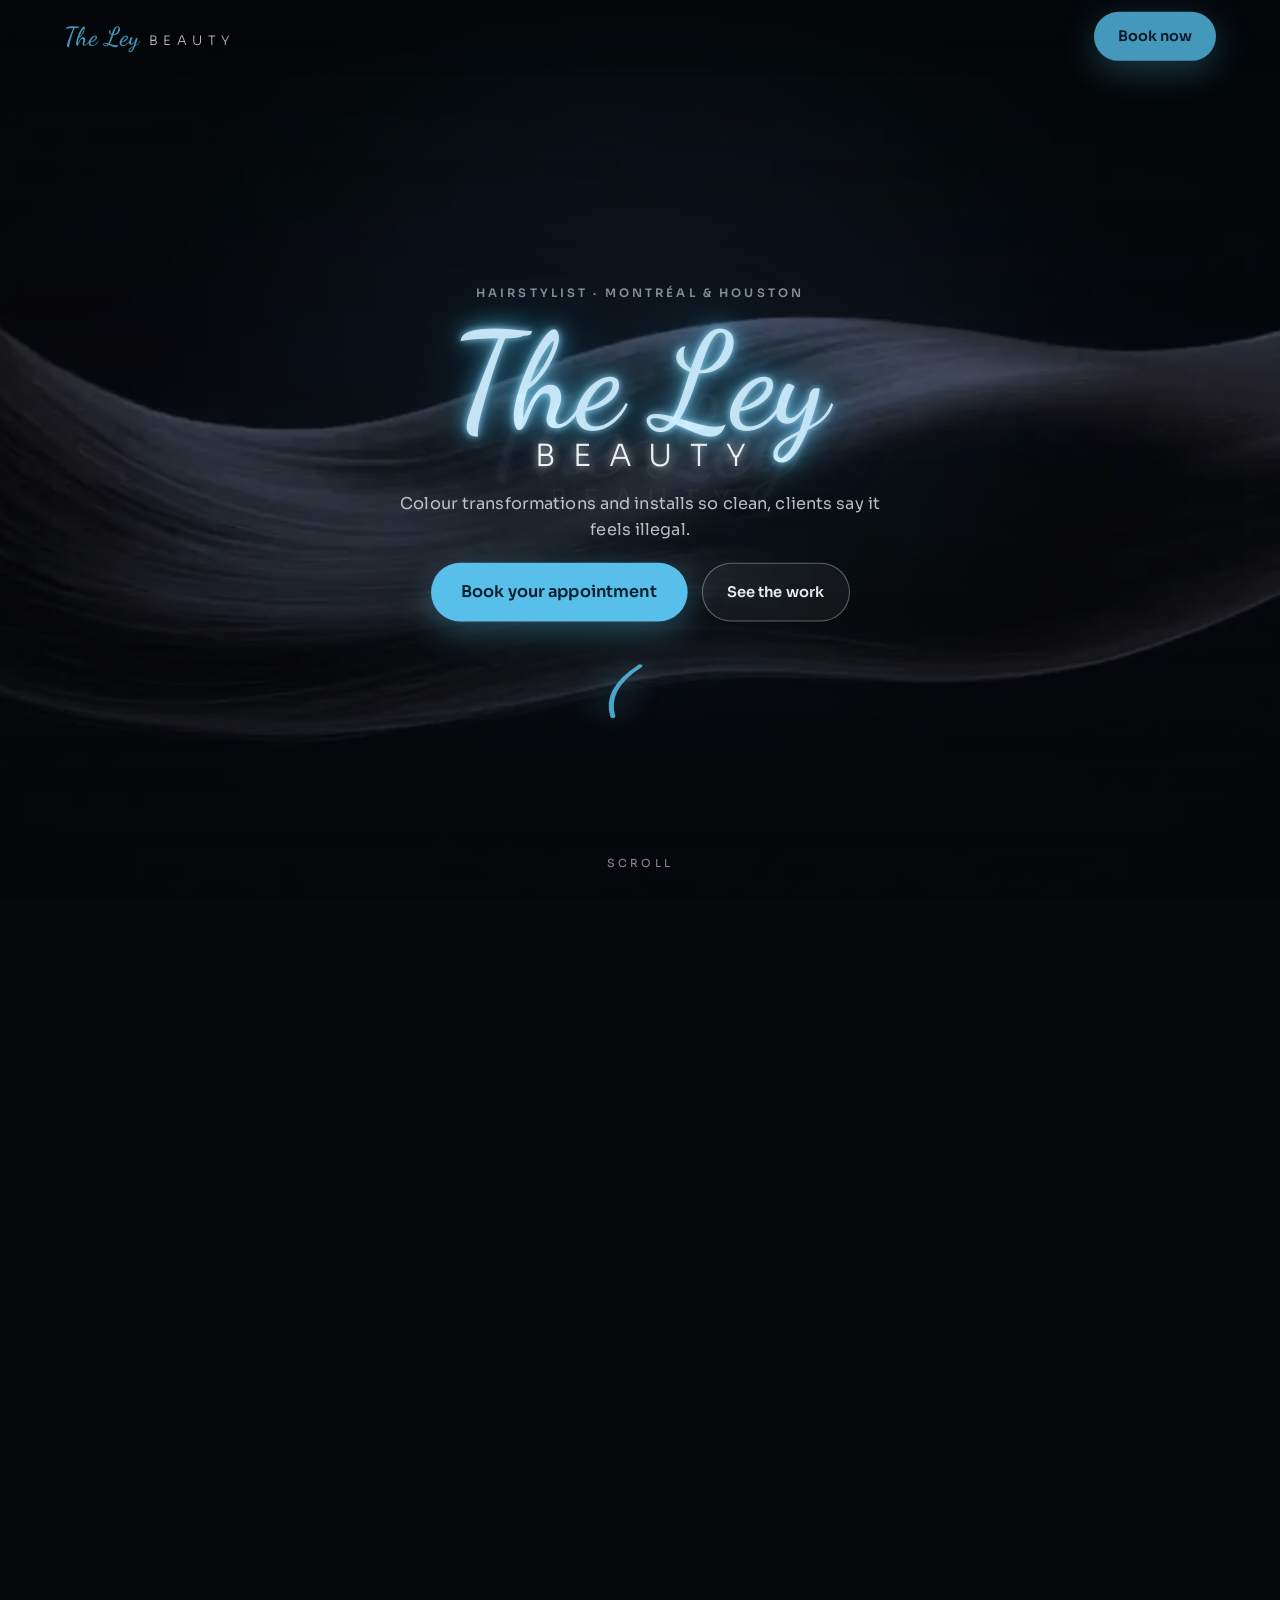
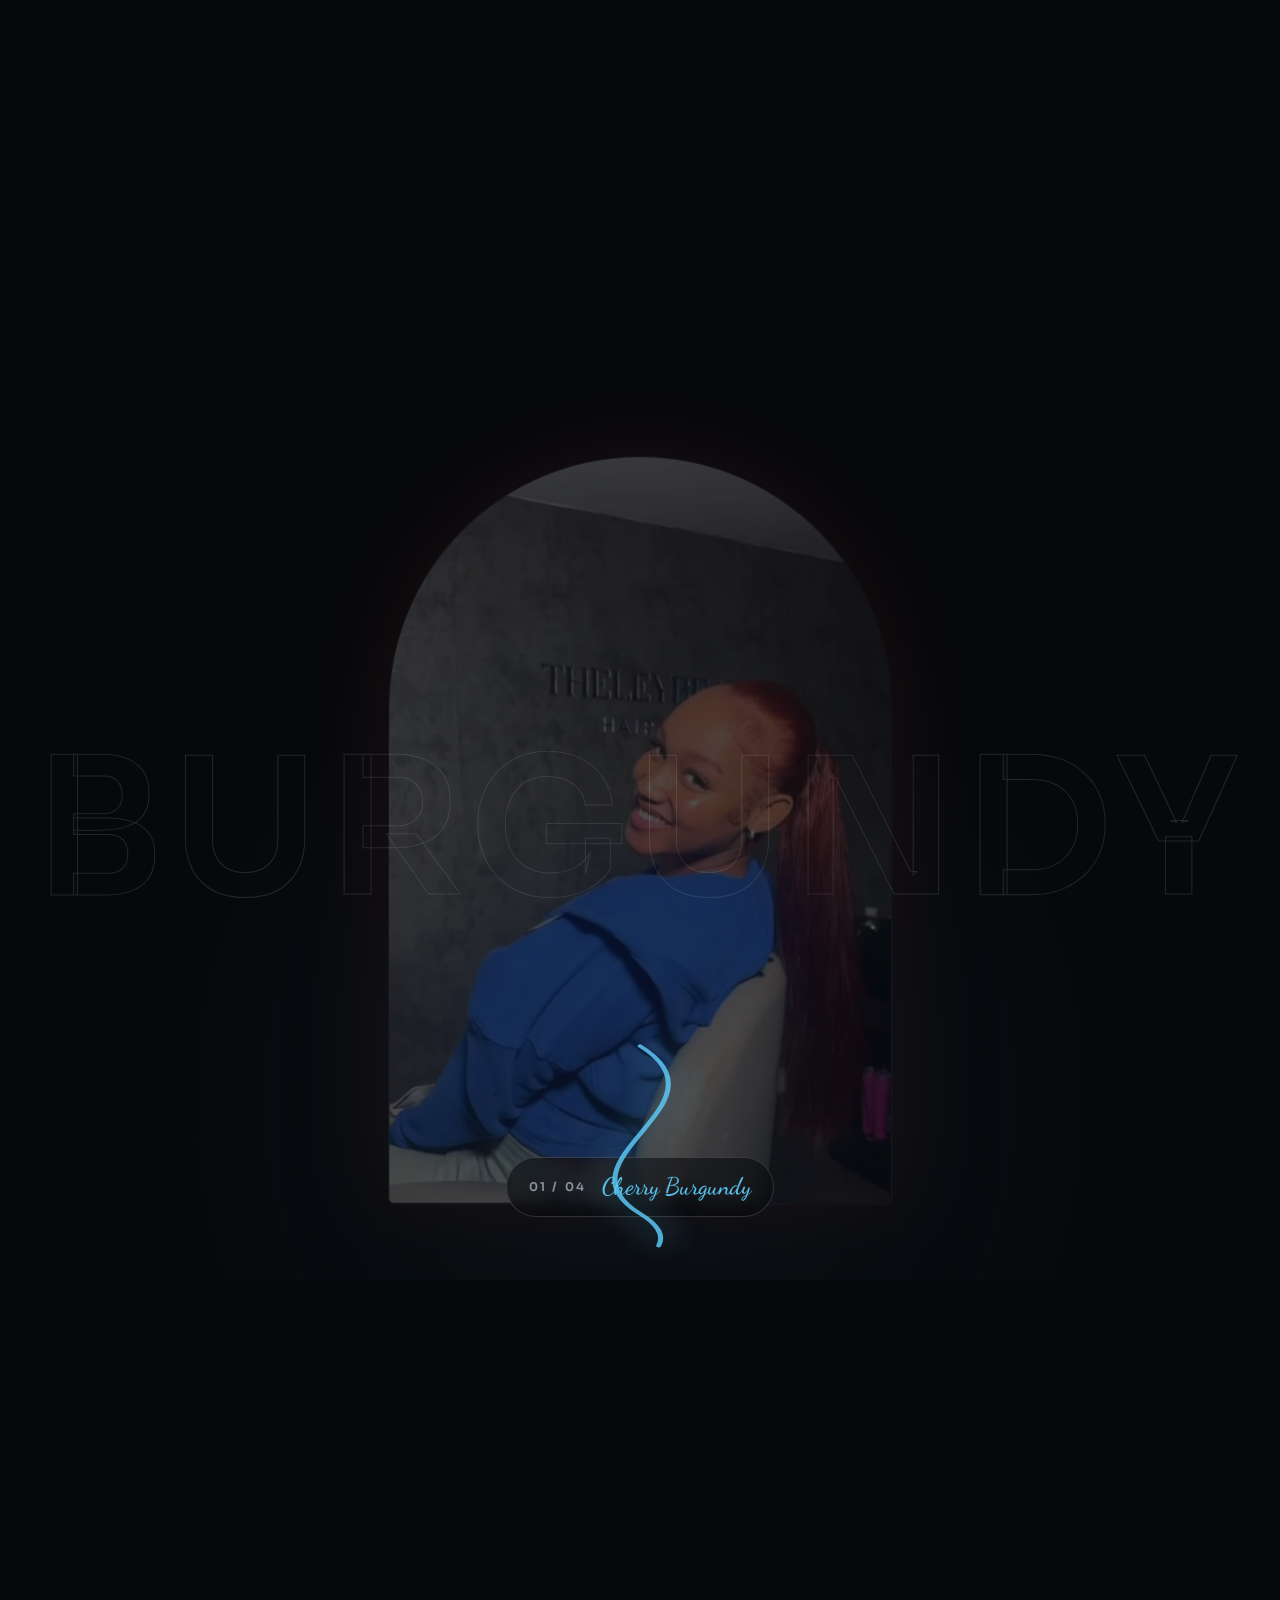
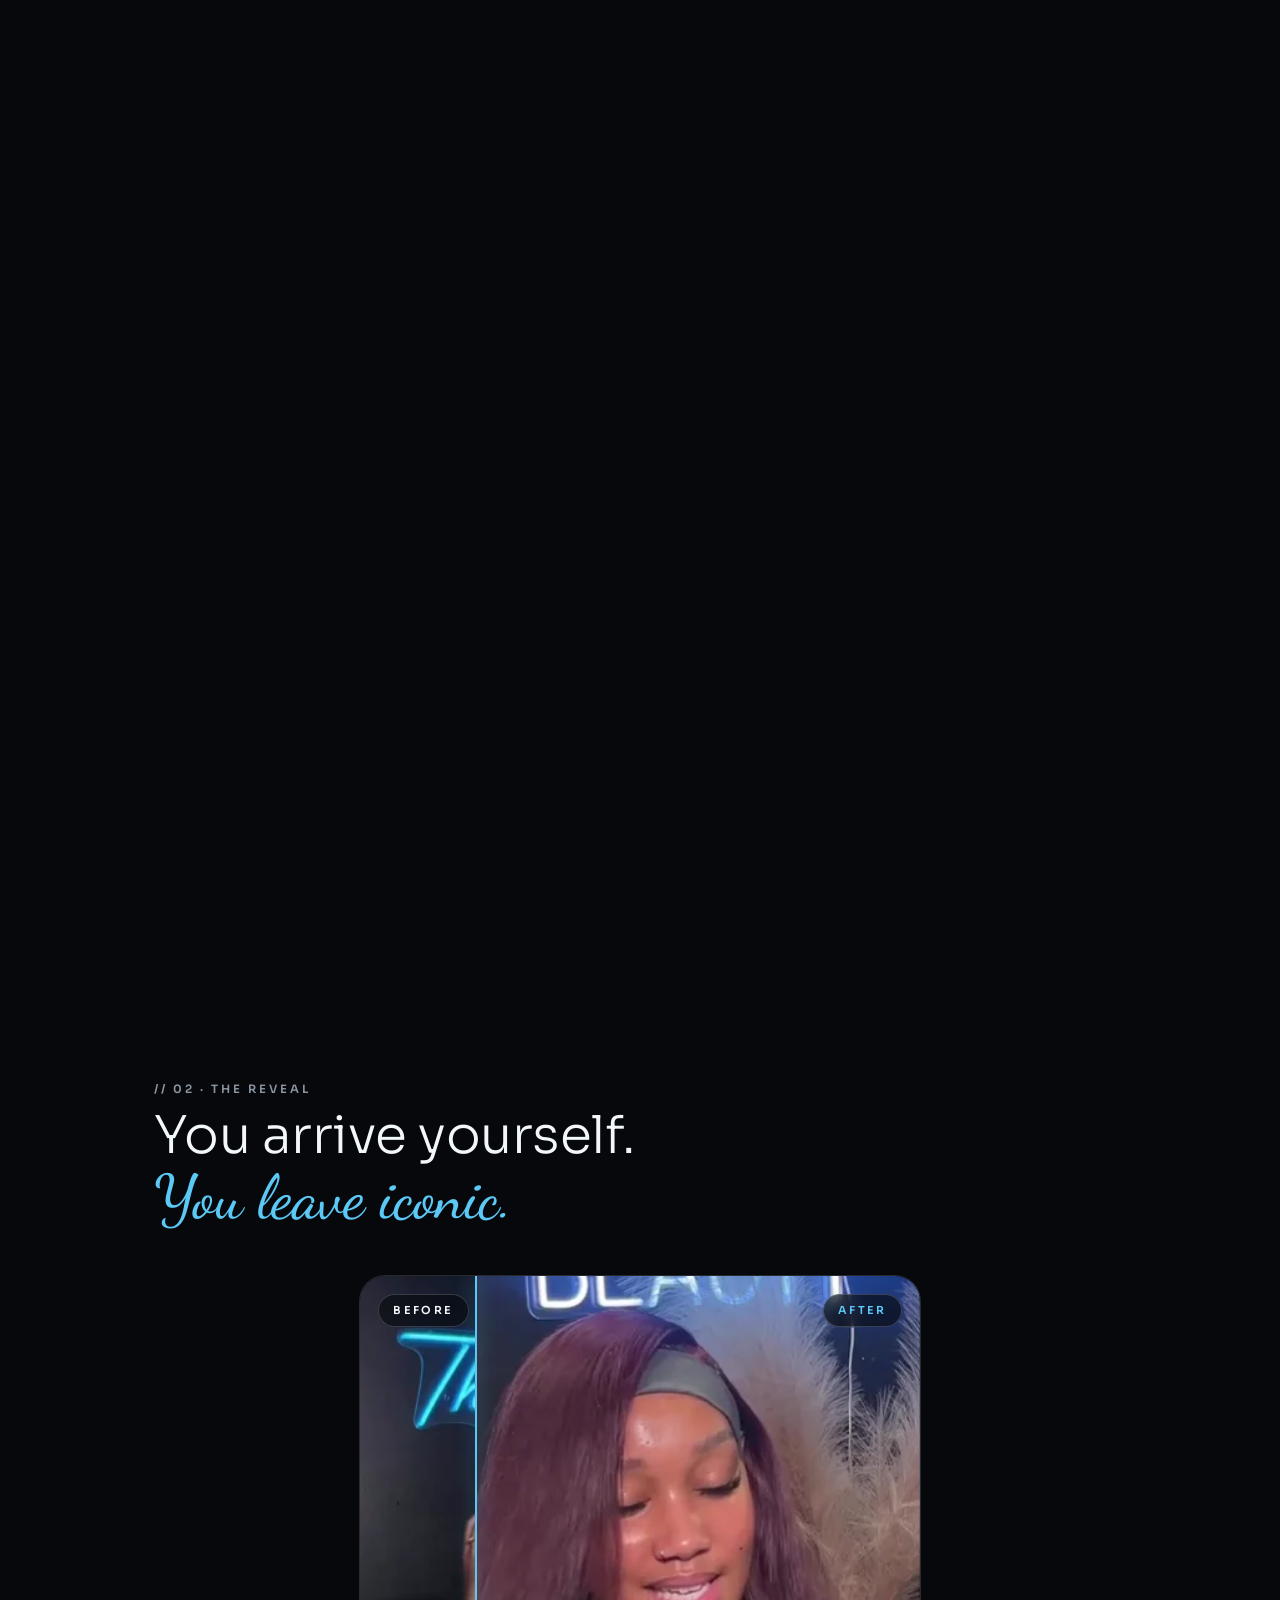
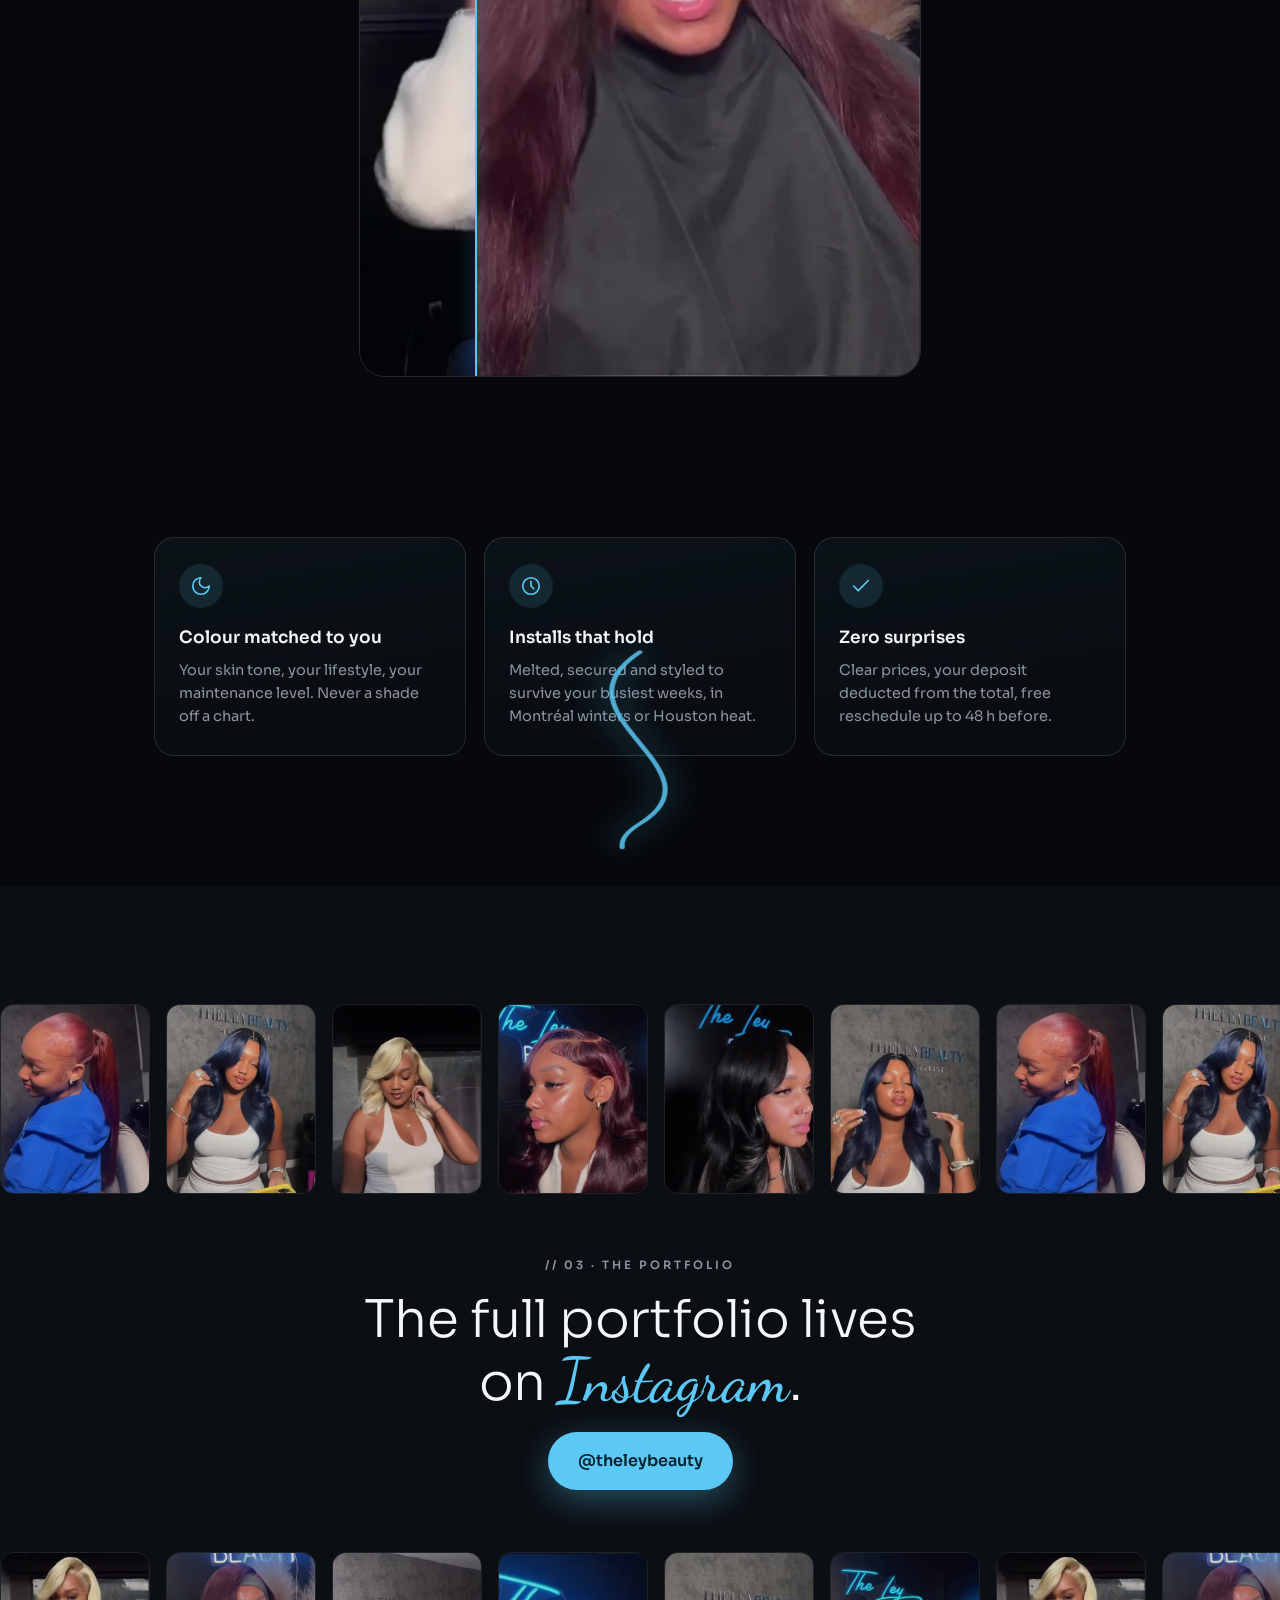
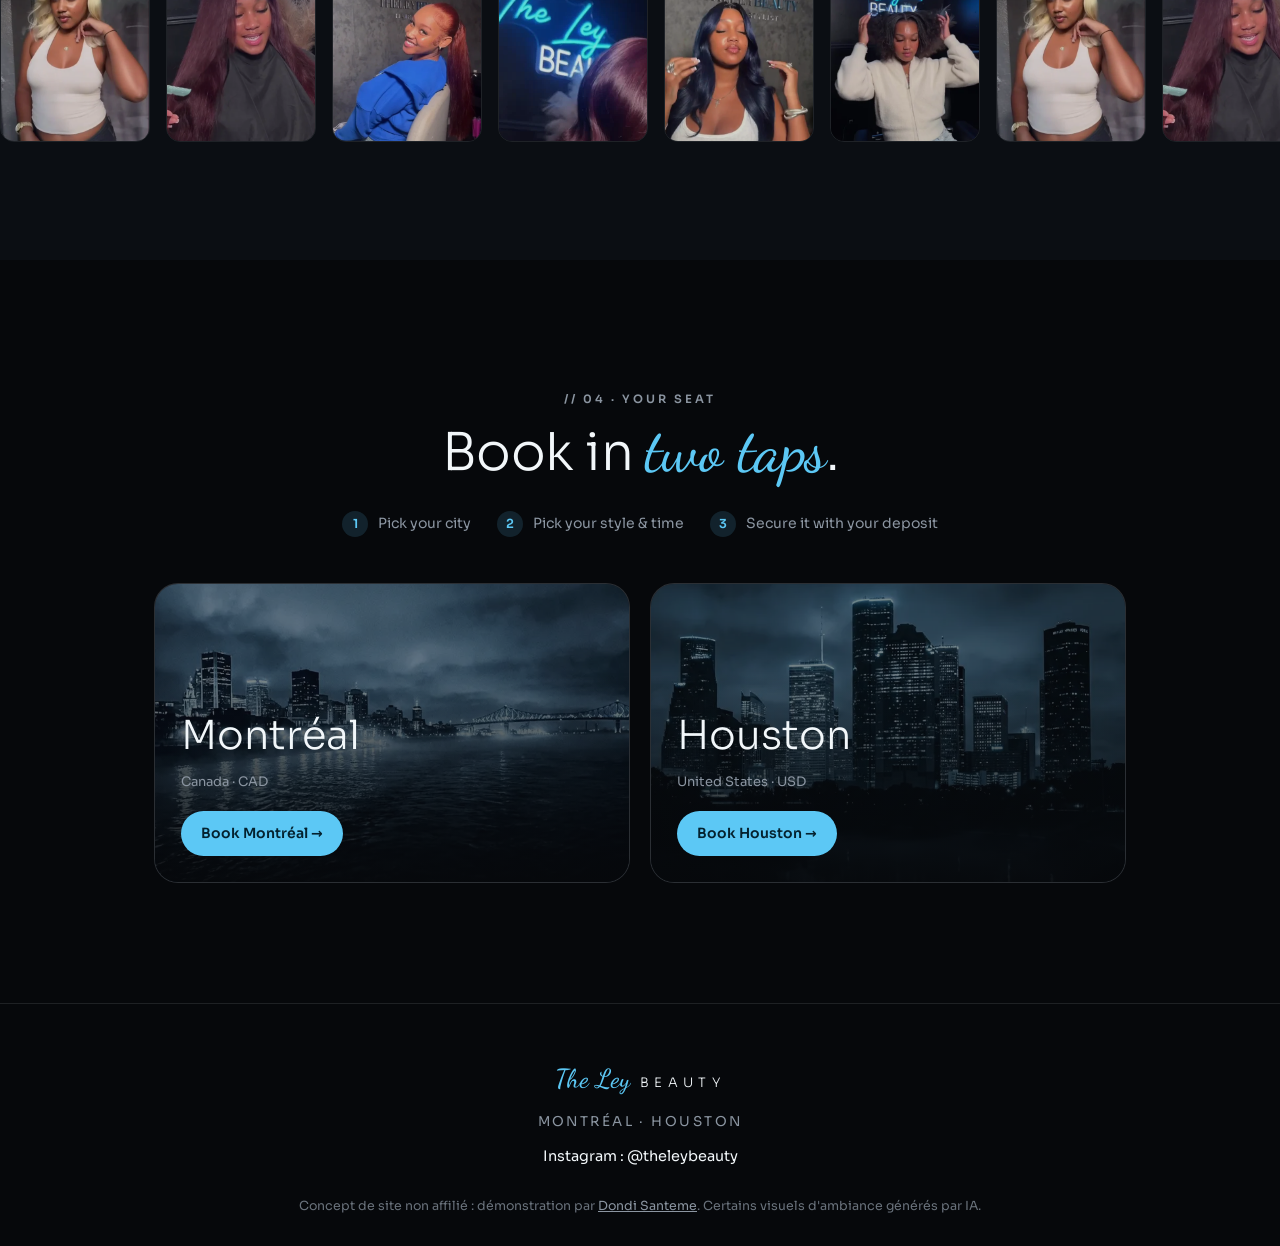
==== commit f7bd7402: "Revert "LE FILM (regle FILM D'ABORD) : 5 sequences generees Higgsfield scrubees au scroll, raccordee" ====
--- a/index.html
+++ b/index.html
@@ -4,22 +4,22 @@
   <meta charset="UTF-8">
   <meta name="viewport" content="width=device-width, initial-scale=1.0">
   <title>The Ley Beauty | Hairstylist · Montréal & Houston</title>
-  <meta name="description" content="Step into the salon. Colour transformations, installs and silk press by The Ley Beauty. Book your appointment in Montréal or Houston.">
+  <meta name="description" content="Colour transformations, installs and silk press by The Ley Beauty. Book your appointment in Montréal or Houston.">
   <link rel="preload" href="fonts/DancingScript-600.woff2" as="font" type="font/woff2" crossorigin>
   <link rel="preload" href="fonts/Sora-300.woff2" as="font" type="font/woff2" crossorigin>
-  <link rel="preload" href="film/seq1/frame-001.webp" as="image" fetchpriority="high">
+  <link rel="preload" href="assets/wave-poster.webp" as="image" fetchpriority="high">
   <link rel="stylesheet" href="fonts/fonts.css">
   <link rel="stylesheet" href="styles.css">
-  <link rel="stylesheet" href="film.css">
 </head>
 <body>
 
-  <!-- RIDEAU : le néon s'allume puis rejoint l'enseigne du salon (Séquence 1) -->
+  <!-- RIDEAU D'OUVERTURE : le néon s'allume, les cheveux balaient, le hero apparaît -->
   <div class="rideau" aria-hidden="true">
     <div class="rideau-neon">
       <span class="neon-script">The Ley</span>
       <span class="neon-caps">BEAUTY</span>
     </div>
+    <video class="rideau-vague" src="assets/wave-loop.mp4" muted playsinline preload="auto"></video>
   </div>
 
   <nav class="nav">
@@ -27,109 +27,146 @@
       <span class="wm-script">The Ley</span>
       <span class="wm-caps">Beauty</span>
     </a>
-    <a class="pill pill-bleu" href="reservation.html">Book now</a>
+    <a class="pill pill-bleu" href="#book">Book now</a>
   </nav>
 
-  <!-- ══ LE FILM : le scroll est la télécommande (RÈGLE FILM D'ABORD) ══ -->
-  <main id="top">
+  <!-- HERO : l'enseigne néon s'allume -->
+  <header class="hero" id="top">
+    <video class="hero-bg" src="assets/wave-loop.mp4" poster="assets/wave-poster.webp" autoplay muted loop playsinline aria-hidden="true"></video>
+    <div class="hero-veil" aria-hidden="true"></div>
+    <div class="hero-inner">
+      <p class="kicker" data-reveal>Hairstylist · Montréal & Houston</p>
+      <h1 class="neon" aria-label="The Ley Beauty">
+        <span class="neon-script">The Ley</span>
+        <span class="neon-caps">BEAUTY</span>
+      </h1>
+      <p class="hero-sub" data-reveal>Colour transformations and installs so clean, clients say it feels illegal.</p>
+      <div class="hero-ctas" data-reveal>
+        <a class="pill pill-bleu pill-big" href="#book">Book your appointment</a>
+        <a class="pill pill-ghost" href="#mirror">See the work</a>
+      </div>
+    </div>
+    <p class="scroll-hint" aria-hidden="true">Scroll</p>
+    <svg class="fil" viewBox="0 0 100 120" preserveAspectRatio="none" aria-hidden="true"><path d="M 50 0 C 18 34, 84 62, 50 88 C 30 103, 55 112, 50 120"/></svg>
+  </header>
 
-    <!-- Séquence 1 : L'invitation -->
-    <section class="seq" id="s1" data-frames="film/seq1" data-count="64" data-pin="300">
-      <canvas aria-hidden="true"></canvas>
-      <img class="seq-poster" src="film/seq1/frame-001.webp" alt="Une femme vous attend dans le salon The Ley Beauty" fetchpriority="high">
-      <p class="hud hud-kicker">Hairstylist · Montréal & Houston</p>
-      <p class="hud hud-line s1a">She's expecting <em>you</em>.</p>
-      <p class="hud hud-line s1b"><em>Come closer.</em></p>
-      <p class="hud scroll-hint">Scroll</p>
-    </section>
+  <!-- LE MIROIR : la chevelure change de couleur sous le scroll (objet-héros) -->
+  <section class="mirror" id="mirror">
+    <p class="bigword" aria-hidden="true">BURGUNDY</p>
+    <div class="mirror-frame" style="--glow:#8a2f3d">
+      <img class="layer l-0" src="assets/c-burgundy2.webp" alt="Cherry burgundy ponytail by The Ley Beauty">
+      <img class="layer l-1" src="assets/c-blue.webp" alt="Midnight blue waves" loading="lazy">
+      <img class="layer l-2" src="assets/c-black.webp" alt="Jet black waves" loading="lazy">
+      <img class="layer l-3" src="assets/c-blonde.webp" alt="Platinum blonde" loading="lazy">
+    </div>
+    <div class="mirror-head">
+      <p class="kicker">// 01 · The metamorphosis</p>
+      <h2>One chair.<br><em>Every colour.</em></h2>
+    </div>
+    <div class="mirror-hud" aria-hidden="true">
+      <span class="hud-num">01 / 04</span>
+      <span class="hud-name">Cherry Burgundy</span>
+    </div>
+    <svg class="fil fil-bas" viewBox="0 0 100 120" preserveAspectRatio="none" aria-hidden="true"><path d="M 50 0 C 80 30, 22 58, 50 86 C 68 104, 42 112, 50 120"/></svg>
+  </section>
 
-    <!-- Séquence 2 : L'approche -->
-    <section class="seq" id="s2" data-frames="film/seq2" data-count="64" data-pin="240">
-      <canvas aria-hidden="true"></canvas>
-      <img class="seq-poster" src="film/seq2/frame-001.webp" alt="" loading="lazy">
-      <p class="hud hud-line s2a">Your transformation<br><em>starts here.</em></p>
-    </section>
+  <!-- AVANT / APRÈS scrubbed -->
+  <section class="transfo">
+    <div class="transfo-head">
+      <p class="kicker" data-reveal>// 02 · The reveal</p>
+      <h2 data-reveal>You arrive yourself.<br><em>You leave iconic.</em></h2>
+    </div>
+    <div class="ba" aria-label="Before and after">
+      <img class="ba-before" src="assets/before.webp" alt="Before: natural hair">
+      <div class="ba-afterwrap"><img class="ba-after" src="assets/after2.webp" alt="After: burgundy install by The Ley Beauty"></div>
+      <span class="ba-handle" aria-hidden="true"></span>
+      <span class="ba-tag ba-tag-g" aria-hidden="true">Before</span>
+      <span class="ba-tag ba-tag-d" aria-hidden="true">After</span>
+    </div>
+  </section>
 
-    <!-- Séquence 3 : La plongée (la matière seule, aucun texte) -->
-    <section class="seq" id="s3" data-frames="film/seq3" data-count="56" data-pin="180">
-      <canvas aria-hidden="true"></canvas>
-      <img class="seq-poster" src="film/seq3/frame-001.webp" alt="" loading="lazy">
-    </section>
+  <!-- CE QU'ELLE Y GAGNE : la promesse, dite clairement -->
+  <section class="promesse">
+    <div class="promesse-grid">
+      <div class="prom" data-reveal>
+        <span class="prom-ic" aria-hidden="true">
+          <svg width="22" height="22" viewBox="0 0 24 24" fill="none" stroke="currentColor" stroke-width="1.8" stroke-linecap="round" stroke-linejoin="round"><path d="M12 3a6 6 0 0 0 9 9 9 9 0 1 1-9-9Z"/></svg>
+        </span>
+        <h3>Colour matched to you</h3>
+        <p>Your skin tone, your lifestyle, your maintenance level. Never a shade off a chart.</p>
+      </div>
+      <div class="prom" data-reveal>
+        <span class="prom-ic" aria-hidden="true">
+          <svg width="22" height="22" viewBox="0 0 24 24" fill="none" stroke="currentColor" stroke-width="1.8" stroke-linecap="round" stroke-linejoin="round"><circle cx="12" cy="12" r="9"/><path d="M12 7v5l3 3"/></svg>
+        </span>
+        <h3>Installs that hold</h3>
+        <p>Melted, secured and styled to survive your busiest weeks, in Montréal winters or Houston heat.</p>
+      </div>
+      <div class="prom" data-reveal>
+        <span class="prom-ic" aria-hidden="true">
+          <svg width="22" height="22" viewBox="0 0 24 24" fill="none" stroke="currentColor" stroke-width="1.8" stroke-linecap="round" stroke-linejoin="round"><path d="M20 6 9 17l-5-5"/></svg>
+        </span>
+        <h3>Zero surprises</h3>
+        <p>Clear prices, your deposit deducted from the total, free reschedule up to 48 h before.</p>
+      </div>
+    </div>
+    <svg class="fil" viewBox="0 0 100 120" preserveAspectRatio="none" aria-hidden="true"><path d="M 50 0 C 20 32, 78 60, 50 88 C 34 104, 58 112, 50 120"/></svg>
+  </section>
 
-    <!-- Séquence 4 : La métamorphose -->
-    <section class="seq" id="s4" data-frames="film/seq4" data-count="64" data-pin="340">
-      <canvas aria-hidden="true"></canvas>
-      <img class="seq-poster" src="film/seq4/frame-001.webp" alt="" loading="lazy">
-      <p class="hud hud-kicker k4">// 01 · The metamorphosis</p>
-      <div class="hud teinte-hud"><span class="hud-num">01 / 04</span><span class="hud-name">Jet Black</span></div>
-    </section>
+  <!-- PORTAIL INSTAGRAM : le portfolio vit sur IG -->
+  <section class="insta">
+    <div class="marquee m-1" aria-hidden="true">
+      <div class="track">
+        <img src="assets/c-burgundy.webp" alt=""><img src="assets/c-blue2.webp" alt=""><img src="assets/c-blonde2.webp" alt=""><img src="assets/after.webp" alt=""><img src="assets/c-black.webp" alt=""><img src="assets/c-blue.webp" alt="">
+        <img src="assets/c-burgundy.webp" alt=""><img src="assets/c-blue2.webp" alt=""><img src="assets/c-blonde2.webp" alt=""><img src="assets/after.webp" alt=""><img src="assets/c-black.webp" alt=""><img src="assets/c-blue.webp" alt="">
+      </div>
+    </div>
+    <div class="insta-core">
+      <p class="kicker" data-reveal>// 03 · The portfolio</p>
+      <h2 data-reveal>The full portfolio lives<br>on <em>Instagram</em>.</h2>
+      <a class="pill pill-bleu pill-big" href="https://www.instagram.com/theleybeauty/" target="_blank" rel="noopener" data-reveal>@theleybeauty</a>
+    </div>
+    <div class="marquee m-2" aria-hidden="true">
+      <div class="track">
+        <img src="assets/c-blonde.webp" alt=""><img src="assets/after2.webp" alt=""><img src="assets/c-burgundy2.webp" alt=""><img src="assets/salon-neon.webp" alt=""><img src="assets/c-blue.webp" alt=""><img src="assets/before.webp" alt="">
+        <img src="assets/c-blonde.webp" alt=""><img src="assets/after2.webp" alt=""><img src="assets/c-burgundy2.webp" alt=""><img src="assets/salon-neon.webp" alt=""><img src="assets/c-blue.webp" alt=""><img src="assets/before.webp" alt="">
+      </div>
+    </div>
+  </section>
 
-    <!-- Séquence 5 : LE RÉEL (vraies clientes, vraies vidéos) -->
-    <section class="reel">
-      <div class="reel-head">
-        <p class="kicker" data-reveal>// 02 · The real ones</p>
-        <h2 data-reveal>Real chairs. Real clients.<br><em>Real colour.</em></h2>
-      </div>
-      <div class="marquee m-1" aria-hidden="true">
-        <div class="track">
-          <img src="assets/c-burgundy.webp" alt=""><img src="assets/c-blue2.webp" alt=""><img src="assets/c-blonde2.webp" alt=""><img src="assets/after.webp" alt=""><img src="assets/c-black.webp" alt=""><img src="assets/c-blue.webp" alt="">
-          <img src="assets/c-burgundy.webp" alt=""><img src="assets/c-blue2.webp" alt=""><img src="assets/c-blonde2.webp" alt=""><img src="assets/after.webp" alt=""><img src="assets/c-black.webp" alt=""><img src="assets/c-blue.webp" alt="">
-        </div>
-      </div>
-      <div class="insta-core">
-        <p class="kicker" data-reveal>The full portfolio lives on Instagram</p>
-        <a class="pill pill-bleu pill-big" href="https://www.instagram.com/theleybeauty/" target="_blank" rel="noopener" data-reveal>@theleybeauty</a>
-      </div>
-      <div class="marquee m-2" aria-hidden="true">
-        <div class="track">
-          <img src="assets/c-blonde.webp" alt=""><img src="assets/after2.webp" alt=""><img src="assets/c-burgundy2.webp" alt=""><img src="assets/salon-neon.webp" alt=""><img src="assets/c-blue.webp" alt=""><img src="assets/before.webp" alt="">
-          <img src="assets/c-blonde.webp" alt=""><img src="assets/after2.webp" alt=""><img src="assets/c-burgundy2.webp" alt=""><img src="assets/salon-neon.webp" alt=""><img src="assets/c-blue.webp" alt=""><img src="assets/before.webp" alt="">
-        </div>
-      </div>
-    </section>
+  <!-- RÉSERVATION : parcours deux villes, calendrier intégré -->
+  <section class="booking" id="book">
+    <div class="booking-head">
+      <p class="kicker" data-reveal>// 04 · Your seat</p>
+      <h2 data-reveal>Book in <em>two taps</em>.</h2>
+      <ol class="steps" data-reveal>
+        <li><span>1</span>Pick your city</li>
+        <li><span>2</span>Pick your style & time</li>
+        <li><span>3</span>Secure it with your deposit</li>
+      </ol>
+    </div>
 
-    <!-- La promesse -->
-    <section class="promesse">
-      <div class="promesse-grid">
-        <div class="prom" data-reveal>
-          <span class="prom-ic" aria-hidden="true">
-            <svg width="22" height="22" viewBox="0 0 24 24" fill="none" stroke="currentColor" stroke-width="1.8" stroke-linecap="round" stroke-linejoin="round"><path d="M12 3a6 6 0 0 0 9 9 9 9 0 1 1-9-9Z"/></svg>
-          </span>
-          <h3>Colour matched to you</h3>
-          <p>Your skin tone, your lifestyle, your maintenance level. Never a shade off a chart.</p>
-        </div>
-        <div class="prom" data-reveal>
-          <span class="prom-ic" aria-hidden="true">
-            <svg width="22" height="22" viewBox="0 0 24 24" fill="none" stroke="currentColor" stroke-width="1.8" stroke-linecap="round" stroke-linejoin="round"><circle cx="12" cy="12" r="9"/><path d="M12 7v5l3 3"/></svg>
-          </span>
-          <h3>Installs that hold</h3>
-          <p>Melted, secured and styled to survive your busiest weeks, in Montréal winters or Houston heat.</p>
-        </div>
-        <div class="prom" data-reveal>
-          <span class="prom-ic" aria-hidden="true">
-            <svg width="22" height="22" viewBox="0 0 24 24" fill="none" stroke="currentColor" stroke-width="1.8" stroke-linecap="round" stroke-linejoin="round"><path d="M20 6 9 17l-5-5"/></svg>
-          </span>
-          <h3>Zero surprises</h3>
-          <p>Clear prices, your deposit deducted from the total, free reschedule up to 48 h before.</p>
-        </div>
-      </div>
-    </section>
-
-    <!-- Séquence 6 : Ta place t'attend -->
-    <section class="seq" id="s6" data-frames="film/seq5" data-count="48" data-pin="220">
-      <canvas aria-hidden="true"></canvas>
-      <img class="seq-poster" src="film/seq5/frame-001.webp" alt="Le fauteuil vous attend" loading="lazy">
-      <p class="hud hud-line s6a">Your seat<br><em>is waiting.</em></p>
-      <div class="hud hud-cta"><a class="pill pill-bleu pill-big" href="reservation.html">Book your appointment</a></div>
-    </section>
-
-  </main>
+    <div class="cities">
+      <a class="city" href="reservation.html?city=mtl" data-reveal>
+        <img src="assets/ville-mtl.webp" alt="" aria-hidden="true" loading="lazy">
+        <span class="city-name">Montréal</span>
+        <span class="city-sub">Canada · CAD</span>
+        <span class="city-go">Book Montréal →</span>
+      </a>
+      <a class="city" href="reservation.html?city=hou" data-reveal>
+        <img src="assets/ville-hou.webp" alt="" aria-hidden="true" loading="lazy">
+        <span class="city-name">Houston</span>
+        <span class="city-sub">United States · USD</span>
+        <span class="city-go">Book Houston →</span>
+      </a>
+    </div>
+  </section>
 
   <footer class="foot">
     <a class="wordmark" href="#top"><span class="wm-script">The Ley</span><span class="wm-caps">Beauty</span></a>
     <p class="foot-cities">Montréal · Houston</p>
     <a class="foot-ig" href="https://www.instagram.com/theleybeauty/" target="_blank" rel="noopener">Instagram : @theleybeauty</a>
-    <p class="foot-credit">Concept de site non affilié : démonstration par <a href="https://www.dondisanteme.com" target="_blank" rel="noopener">Dondi Santeme</a>. Visuels du film générés par IA (personnage fictif).</p>
+    <p class="foot-credit">Concept de site non affilié : démonstration par <a href="https://www.dondisanteme.com" target="_blank" rel="noopener">Dondi Santeme</a>. Certains visuels d'ambiance générés par IA.</p>
   </footer>
 
   <script src="vendor/gsap.min.js" defer></script>
